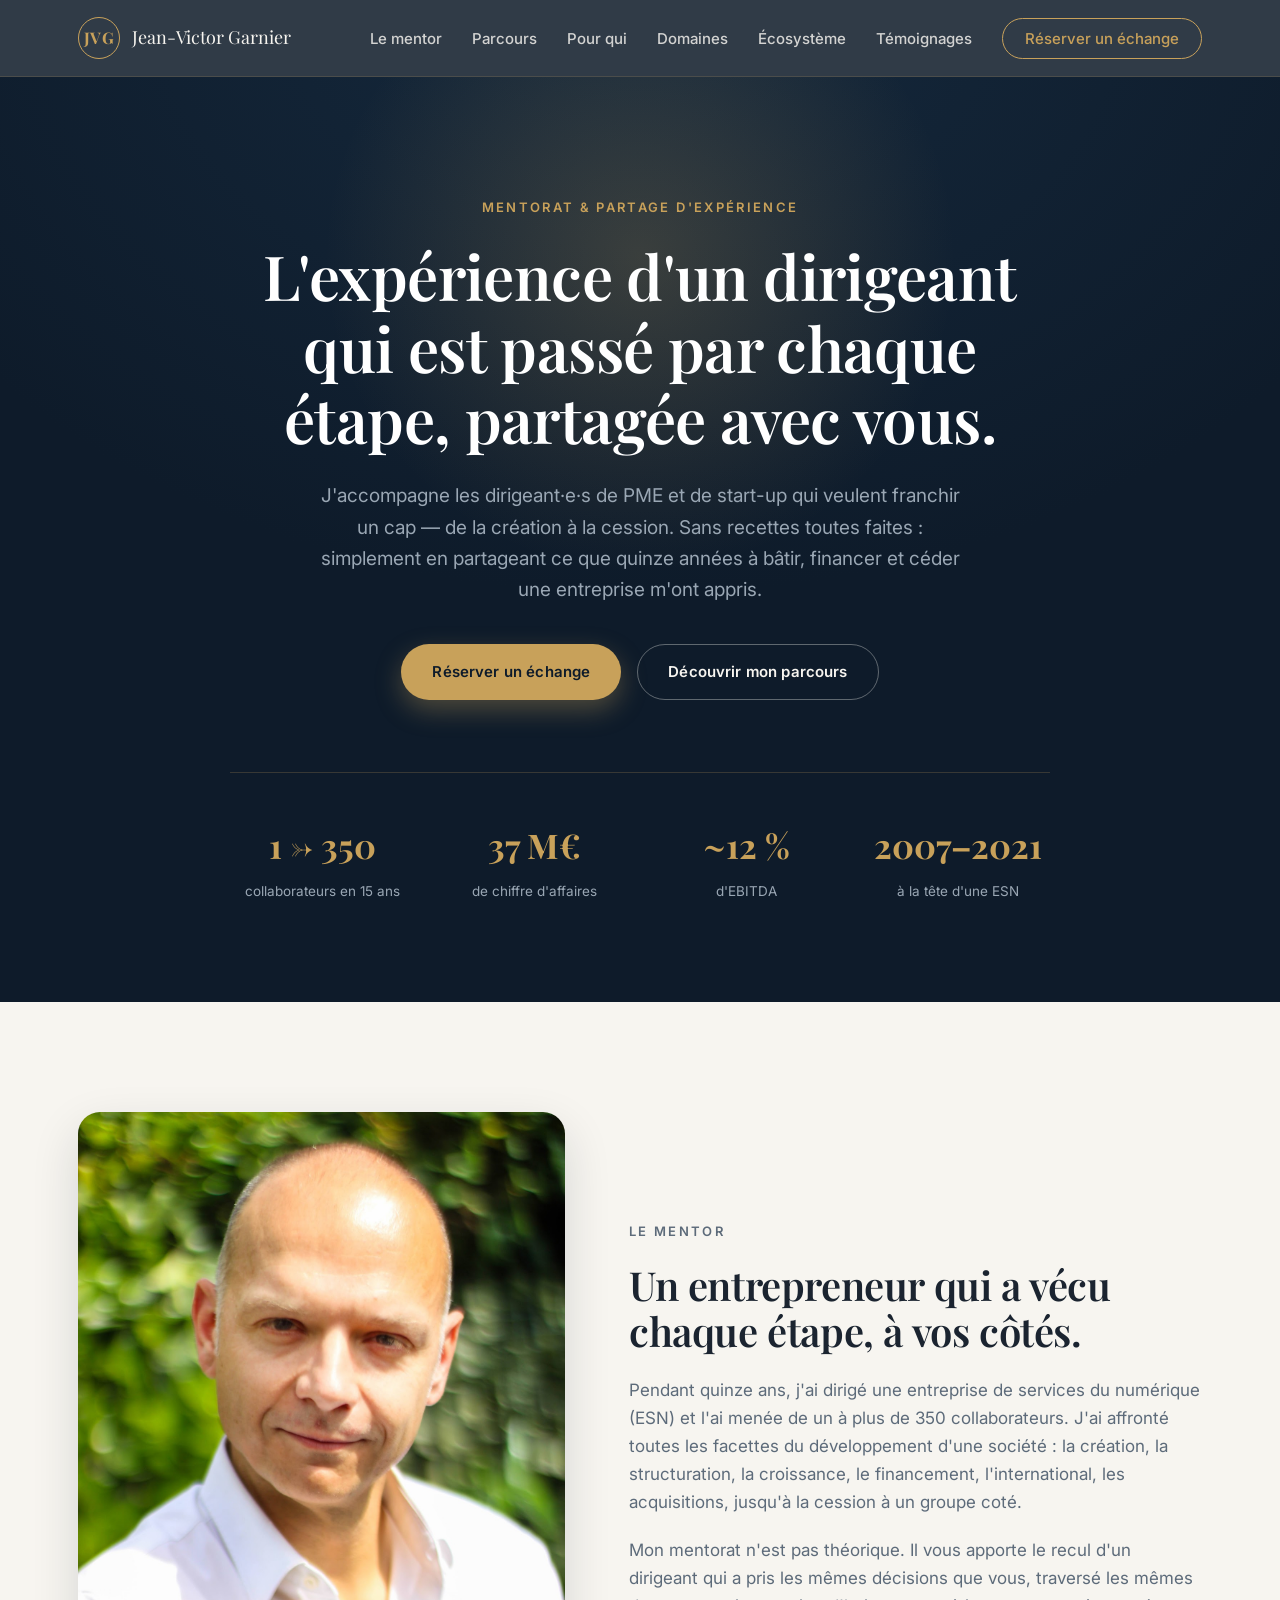
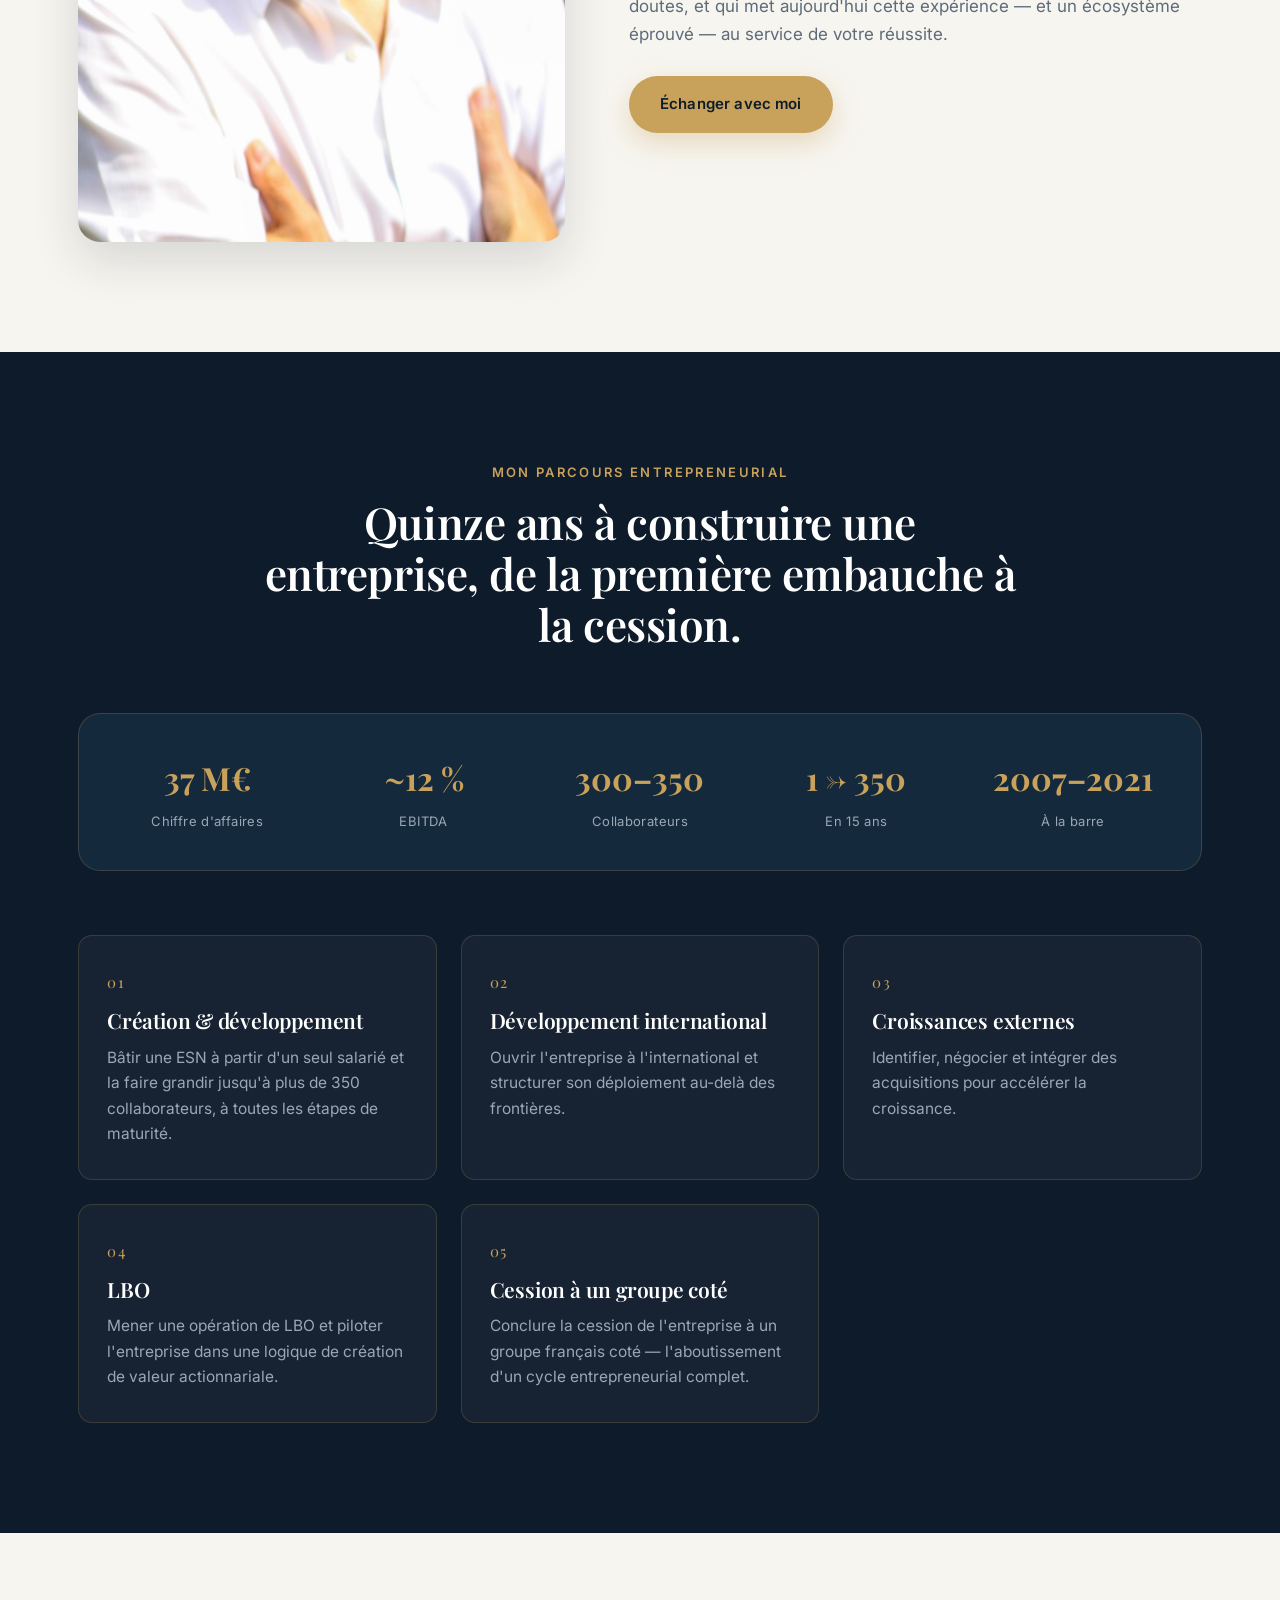
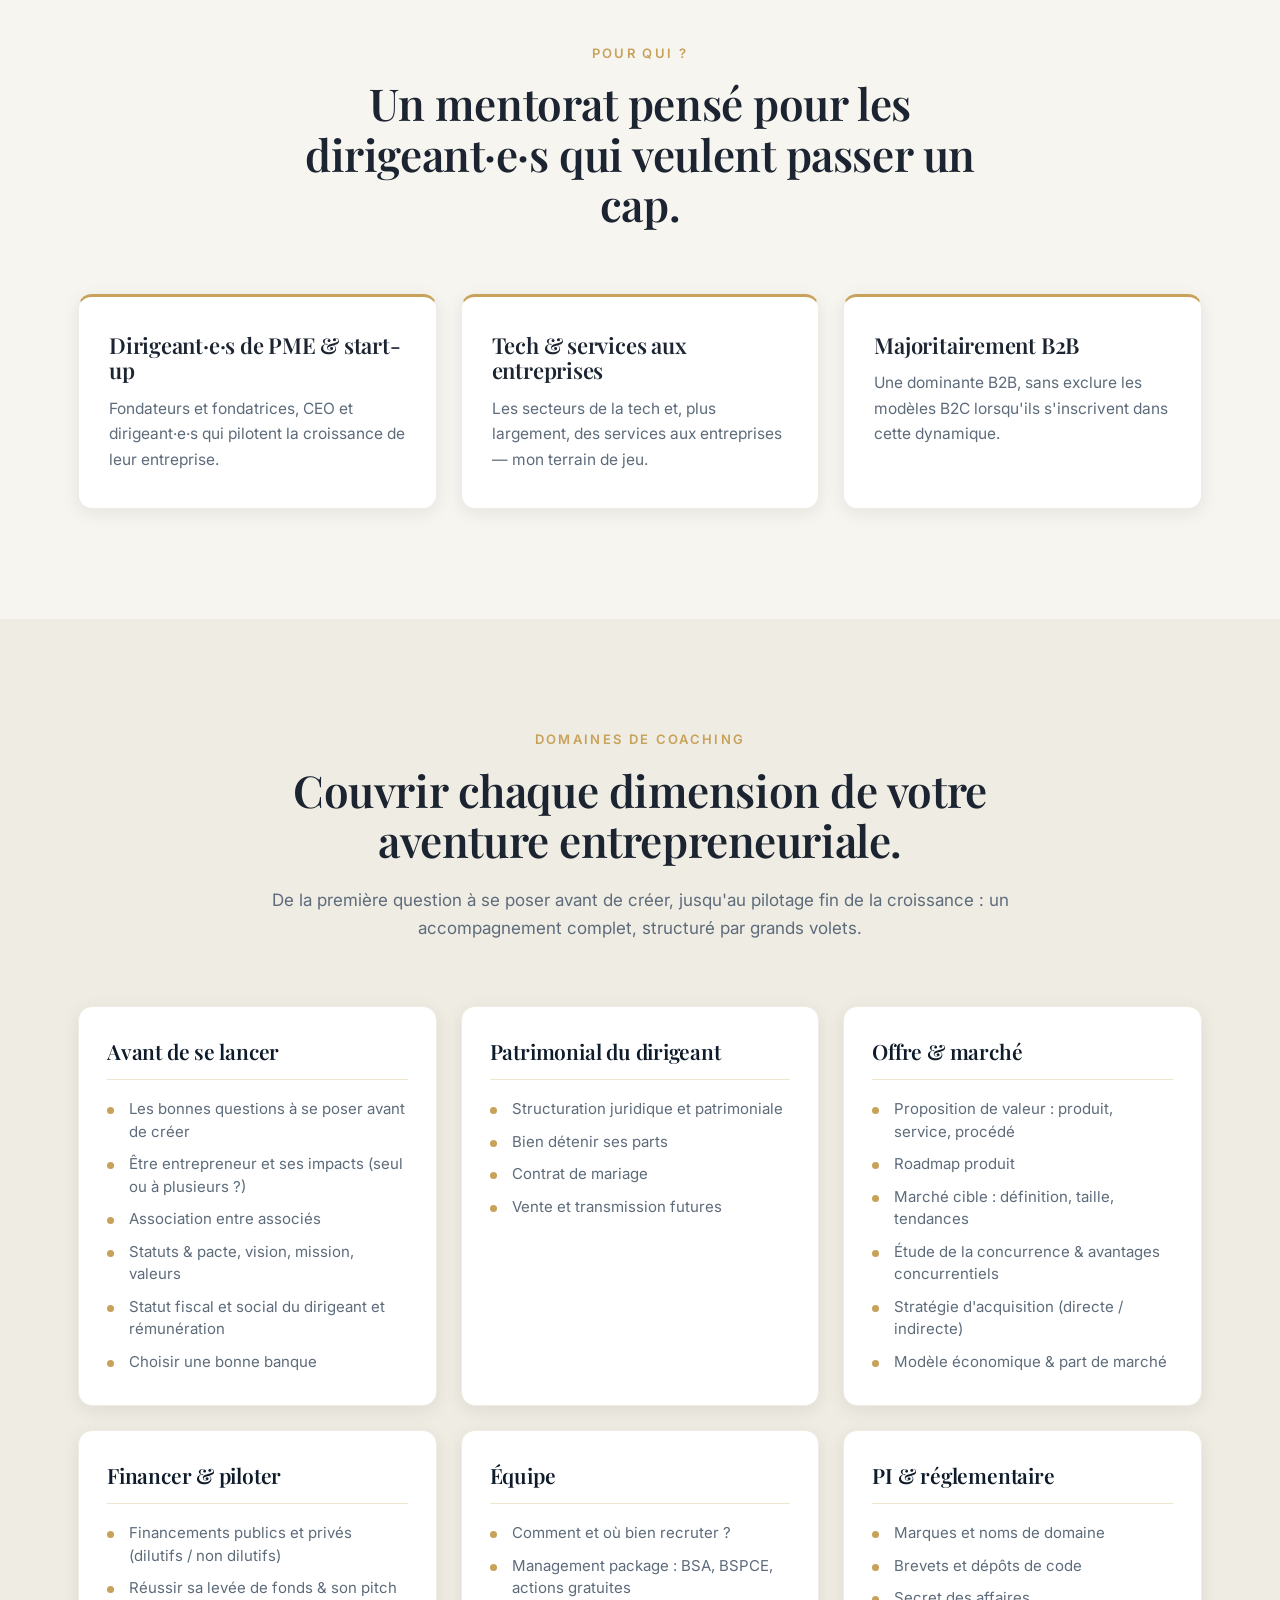
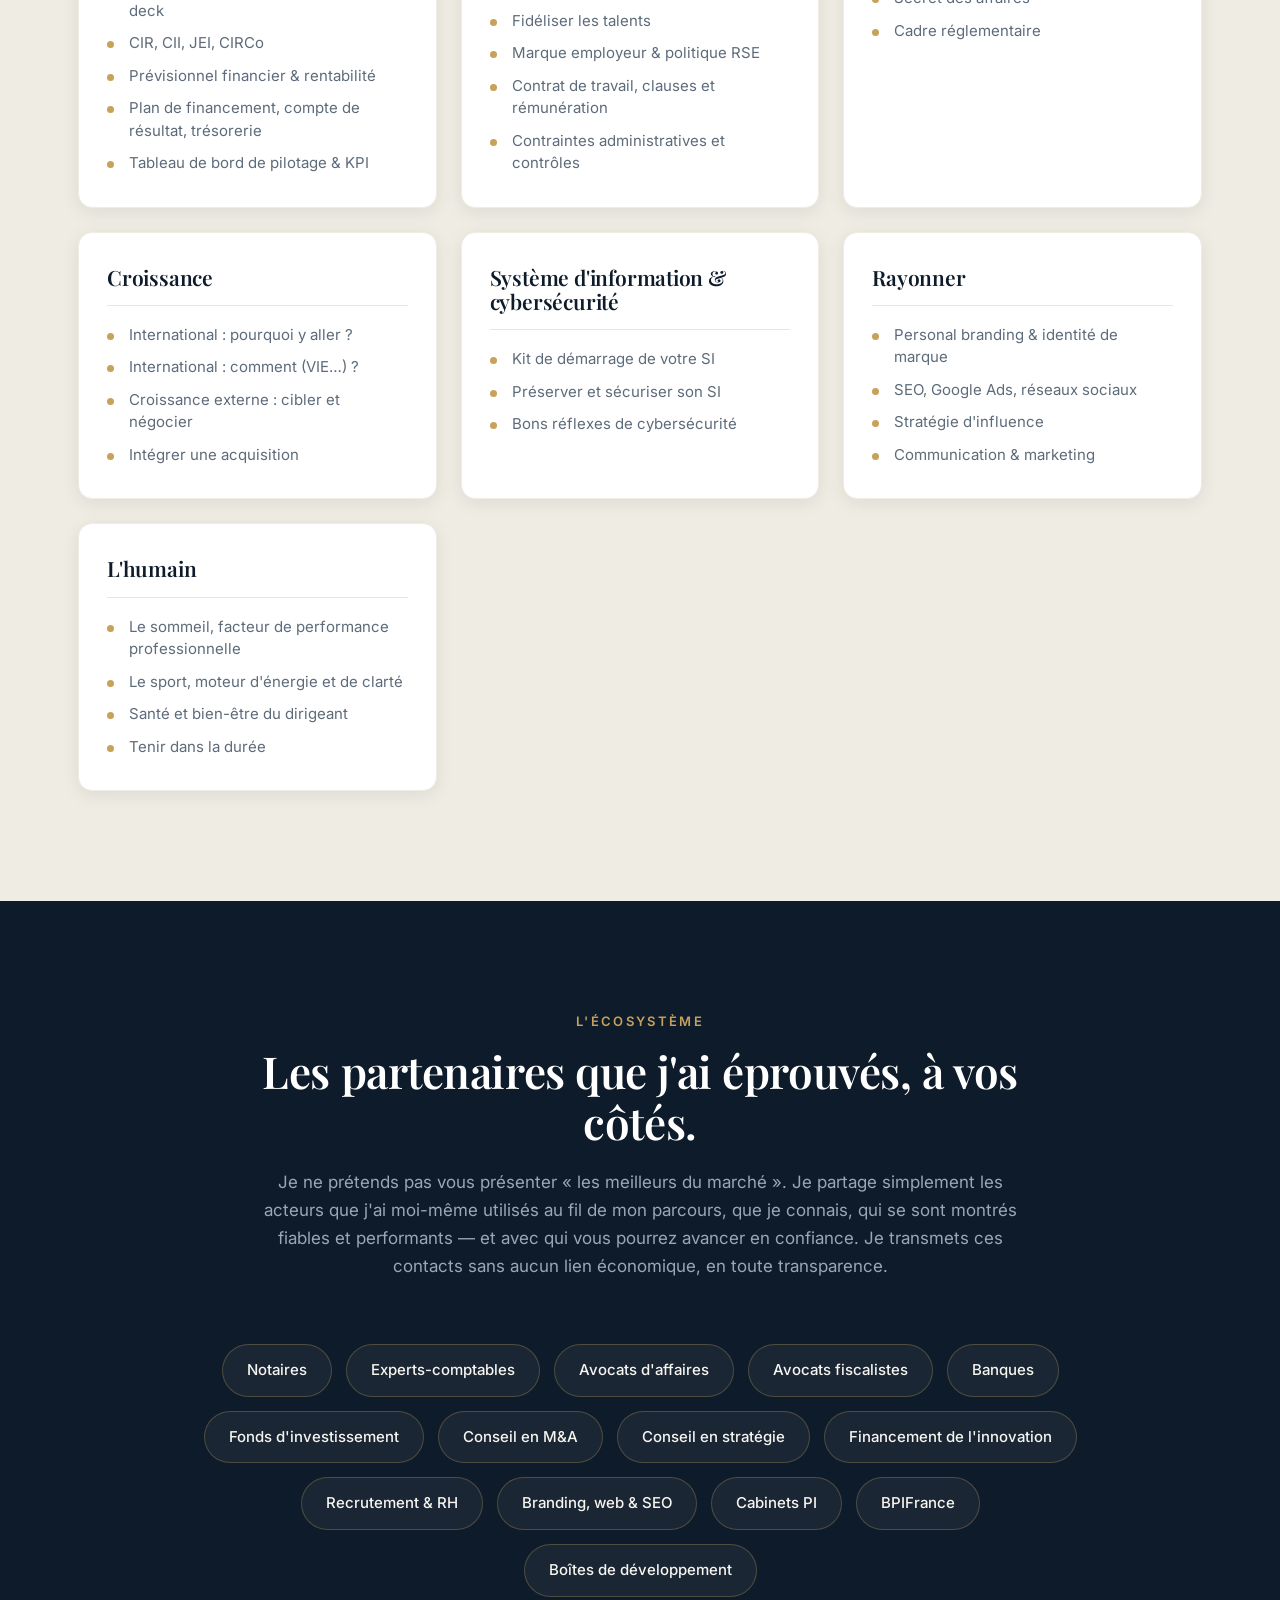
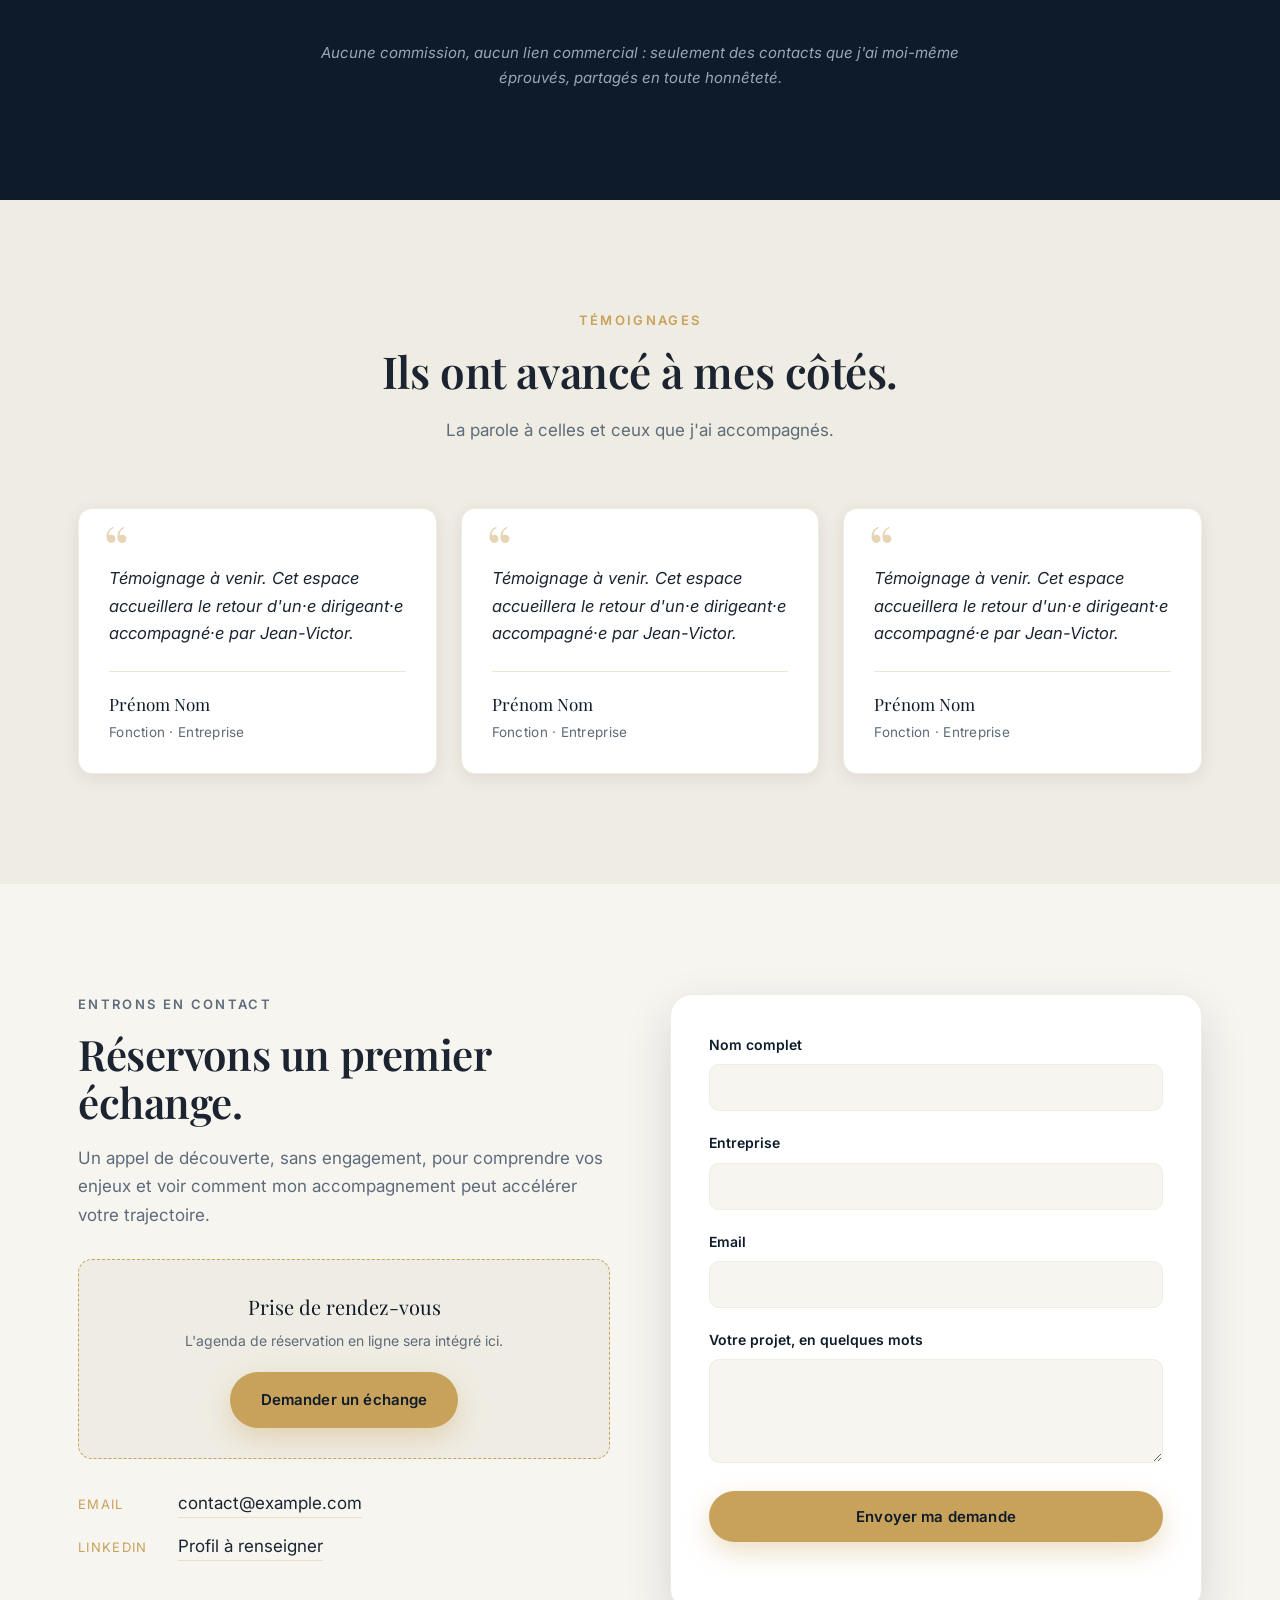
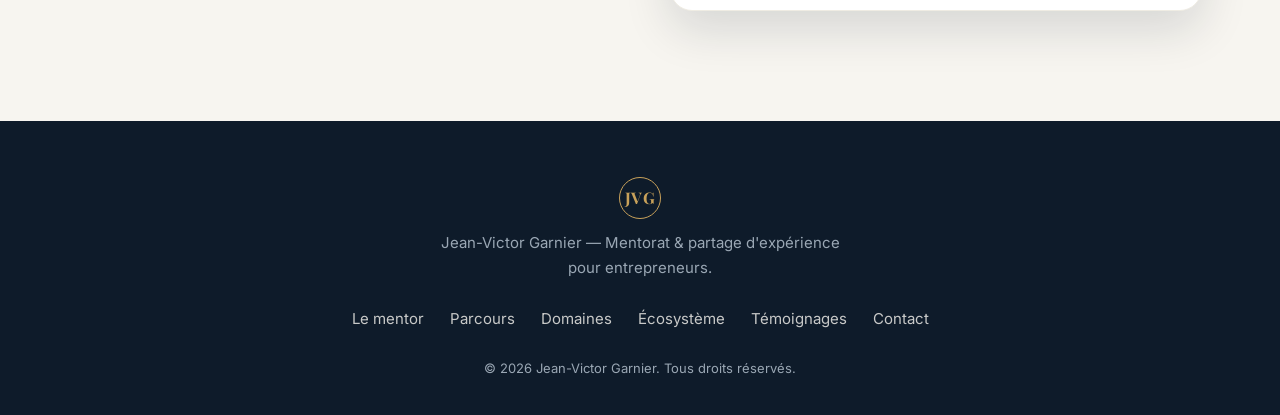
==== index.html @ 23510cc8 "Bascule de l'authentification admin vers DecapBridge Netlify Identity / Git Gateway étant dépréciés," ====
<!DOCTYPE html>
<html lang="fr">
<head>
  <meta charset="UTF-8" />
  <meta name="viewport" content="width=device-width, initial-scale=1.0" />
  <title>Jean-Victor Garnier — Mentorat &amp; partage d'expérience pour entrepreneurs</title>
  <meta name="description" content="Jean-Victor Garnier accompagne les dirigeant·e·s de PME et start-up de la tech et des services aux entreprises. Un mentorat nourri par 15 ans à la tête d'une ESN passée de 1 à 350 collaborateurs, dans un esprit de partage d'expérience." />
  <link rel="icon" href="assets/favicon.svg" type="image/svg+xml" />

  <link rel="preconnect" href="https://fonts.googleapis.com" />
  <link rel="preconnect" href="https://fonts.gstatic.com" crossorigin />
  <link href="https://fonts.googleapis.com/css2?family=Playfair+Display:ital,wght@0,500;0,600;0,700;1,500&family=Inter:wght@300;400;500;600&display=swap" rel="stylesheet" />

  <link rel="stylesheet" href="css/styles.css" />
</head>
<body>

  <!-- ====================== HEADER / NAV ====================== -->
  <header class="site-header" id="top">
    <div class="container header-inner">
      <a href="#top" class="brand" aria-label="Jean-Victor Garnier — accueil">
        <span class="brand-mark" id="brand-mark"></span>
        <span class="brand-name" id="brand-name"></span>
      </a>

      <nav class="nav" aria-label="Navigation principale">
        <button class="nav-toggle" aria-expanded="false" aria-controls="nav-menu" aria-label="Ouvrir le menu">
          <span></span><span></span><span></span>
        </button>
        <ul class="nav-menu" id="nav-menu">
          <li><a href="#mentor">Le mentor</a></li>
          <li><a href="#parcours">Parcours</a></li>
          <li><a href="#pour-qui">Pour qui</a></li>
          <li><a href="#domaines">Domaines</a></li>
          <li><a href="#ecosysteme">Écosystème</a></li>
          <li><a href="#temoignages">Témoignages</a></li>
          <li><a href="#contact" class="nav-cta">Réserver un échange</a></li>
        </ul>
      </nav>
    </div>
  </header>

  <main>

    <!-- ====================== HERO ====================== -->
    <section class="hero" id="hero">
      <div class="hero-glow" aria-hidden="true"></div>
      <div class="container hero-inner">
        <p class="eyebrow reveal" id="hero-eyebrow"></p>
        <h1 class="hero-title reveal" id="hero-title"></h1>
        <p class="hero-lead reveal" id="hero-lead"></p>
        <div class="hero-actions reveal">
          <a href="#contact" class="btn btn-primary" id="hero-cta-primary"></a>
          <a href="#parcours" class="btn btn-ghost" id="hero-cta-ghost"></a>
        </div>

        <ul class="hero-stats reveal" id="hero-stats" aria-label="Chiffres clés du parcours"></ul>
      </div>
    </section>

    <!-- ====================== LE MENTOR ====================== -->
    <section class="section" id="mentor">
      <div class="container mentor-grid">
        <div class="mentor-portrait reveal">
          <img id="mentor-img" src="assets/jean-victor.jpg" alt="Portrait de Jean-Victor Garnier"
               width="1354" height="2030"
               onerror="this.onerror=null;this.src='assets/portrait-placeholder.svg';" />
        </div>
        <div class="mentor-text">
          <p class="eyebrow reveal" id="mentor-eyebrow"></p>
          <h2 class="reveal" id="mentor-title"></h2>
          <div id="mentor-paragraphs"></div>
          <a href="#contact" class="btn btn-primary reveal" id="mentor-cta"></a>
        </div>
      </div>
    </section>

    <!-- ====================== PARCOURS ====================== -->
    <section class="section section-dark" id="parcours">
      <div class="container">
        <div class="section-head">
          <p class="eyebrow reveal" id="parcours-eyebrow"></p>
          <h2 class="reveal" id="parcours-title"></h2>
        </div>

        <div class="stat-band reveal" id="parcours-stats" aria-label="Chiffres clés"></div>

        <div class="facets-grid" id="parcours-facets"></div>
      </div>
    </section>

    <!-- ====================== POUR QUI ====================== -->
    <section class="section" id="pour-qui">
      <div class="container">
        <div class="section-head">
          <p class="eyebrow reveal" id="pourqui-eyebrow"></p>
          <h2 class="reveal" id="pourqui-title"></h2>
        </div>

        <div class="audience-grid" id="pourqui-cards"></div>
      </div>
    </section>

    <!-- ====================== DOMAINES DE COACHING ====================== -->
    <section class="section section-soft" id="domaines">
      <div class="container">
        <div class="section-head">
          <p class="eyebrow reveal" id="domaines-eyebrow"></p>
          <h2 class="reveal" id="domaines-title"></h2>
          <p class="section-intro reveal" id="domaines-intro"></p>
        </div>

        <div class="domains-grid" id="domaines-cards"></div>
      </div>
    </section>

    <!-- ====================== ÉCOSYSTÈME ====================== -->
    <section class="section section-dark" id="ecosysteme">
      <div class="container">
        <div class="section-head">
          <p class="eyebrow reveal" id="eco-eyebrow"></p>
          <h2 class="reveal" id="eco-title"></h2>
          <p class="section-intro reveal" id="eco-intro"></p>
        </div>

        <div class="eco-grid" id="eco-tags"></div>

        <p class="eco-note reveal" id="eco-note"></p>
      </div>
    </section>

    <!-- ====================== TÉMOIGNAGES ====================== -->
    <section class="section section-soft" id="temoignages">
      <div class="container">
        <div class="section-head">
          <p class="eyebrow reveal" id="temoignages-eyebrow"></p>
          <h2 class="reveal" id="temoignages-title"></h2>
          <p class="section-intro reveal" id="temoignages-intro"></p>
        </div>

        <div class="testimonials-grid" id="temoignages-items"></div>
      </div>
    </section>

    <!-- ====================== CONTACT ====================== -->
    <section class="section" id="contact">
      <div class="container contact-grid">
        <div class="contact-text">
          <p class="eyebrow reveal" id="contact-eyebrow"></p>
          <h2 class="reveal" id="contact-title"></h2>
          <p class="reveal" id="contact-text"></p>

          <div class="booking-placeholder reveal" id="booking">
            <p class="booking-title" id="booking-title"></p>
            <p class="booking-desc" id="booking-desc"></p>
            <a href="#contact-form" class="btn btn-primary" id="booking-cta"></a>
          </div>

          <ul class="contact-coords reveal">
            <li><span>Email</span><a id="contact-email" href="mailto:contact@example.com"></a></li>
            <li><span>LinkedIn</span><a id="contact-linkedin" href="#"></a></li>
          </ul>
        </div>

        <form class='contact-form reveal' id='contact-form' method='POST' name='contact' novalidate>
          <input type="hidden" name="form-name" value="contact" />
          <p class="hp-field" aria-hidden="true">
            <label>Ne pas remplir : <input name="bot-field" tabindex="-1" autocomplete="off" /></label>
          </p>
          <div class="field">
            <label for="name">Nom complet</label>
            <input type="text" id="name" name="name" autocomplete="name" required />
          </div>
          <div class="field">
            <label for="company">Entreprise</label>
            <input type="text" id="company" name="company" autocomplete="organization" />
          </div>
          <div class="field">
            <label for="email">Email</label>
            <input type="email" id="email" name="email" autocomplete="email" required />
          </div>
          <div class="field">
            <label for="message">Votre projet, en quelques mots</label>
            <textarea id="message" name="message" rows="4" required></textarea>
          </div>
          <button type="submit" class="btn btn-primary btn-block">Envoyer ma demande</button>
          <p class="form-feedback" id="form-feedback" role="status" aria-live="polite"></p>
        </form>
      </div>
    </section>

  </main>

  <!-- ====================== FOOTER ====================== -->
  <footer class="site-footer">
    <div class="container footer-inner">
      <div class="footer-brand">
        <span class="brand-mark" id="footer-mark"></span>
        <p id="footer-tagline"></p>
      </div>
      <nav class="footer-nav" aria-label="Pied de page">
        <a href="#mentor">Le mentor</a>
        <a href="#parcours">Parcours</a>
        <a href="#domaines">Domaines</a>
        <a href="#ecosysteme">Écosystème</a>
        <a href="#temoignages">Témoignages</a>
        <a href="#contact">Contact</a>
      </nav>
      <p class="footer-legal">© <span id="year"></span> Jean-Victor Garnier. Tous droits réservés.</p>
    </div>
  </footer>

  <script src="js/main.js"></script>
  <script src="js/render.js"></script>
</body>
</html>
---- css/styles.css ----
/* ============================================================
   Jean-Victor Garnier — Design system
   Palette premium : bleu nuit + or/bronze + blanc cassé
   ============================================================ */

:root {
  --navy: #0e1b2a;
  --navy-700: #15293d;
  --navy-600: #1d3850;
  --gold: #c8a15a;
  --gold-soft: #d9bd86;
  --cream: #f7f5f0;
  --cream-200: #efece3;
  --ink: #1b2430;
  --muted: #5d6b7a;
  --muted-light: #9aa7b4;
  --white: #ffffff;
  --line: rgba(200, 161, 90, 0.28);
  --shadow-sm: 0 4px 18px rgba(14, 27, 42, 0.08);
  --shadow-md: 0 18px 48px rgba(14, 27, 42, 0.14);
  --radius: 14px;
  --radius-lg: 22px;
  --container: 1180px;
  --serif: "Playfair Display", Georgia, serif;
  --sans: "Inter", -apple-system, BlinkMacSystemFont, "Segoe UI", sans-serif;
  --ease: cubic-bezier(0.22, 1, 0.36, 1);
}

/* ---------- Reset ---------- */
*, *::before, *::after { box-sizing: border-box; }
html { scroll-behavior: smooth; -webkit-text-size-adjust: 100%; }
body {
  margin: 0;
  font-family: var(--sans);
  font-weight: 400;
  color: var(--ink);
  background: var(--cream);
  line-height: 1.65;
  font-size: 17px;
  -webkit-font-smoothing: antialiased;
}
img { max-width: 100%; display: block; }
a { color: inherit; text-decoration: none; }
ul { margin: 0; padding: 0; list-style: none; }
h1, h2, h3 { margin: 0; font-family: var(--serif); font-weight: 600; line-height: 1.15; letter-spacing: -0.01em; }

/* ---------- Layout helpers ---------- */
.container { width: 100%; max-width: var(--container); margin: 0 auto; padding: 0 28px; }
.section { padding: 110px 0; }
.section-soft { background: var(--cream-200); }
.section-dark { background: var(--navy); color: var(--cream); }
.section-dark h2, .section-dark h3 { color: var(--white); }

.section-head { max-width: 760px; margin: 0 auto 64px; text-align: center; }
.section-head h2 { font-size: clamp(28px, 4vw, 44px); margin-top: 14px; }
.section-intro { margin-top: 20px; color: var(--muted); }
.section-dark .section-intro { color: var(--muted-light); }

.eyebrow {
  margin: 0;
  font-family: var(--sans);
  font-weight: 600;
  font-size: 13px;
  letter-spacing: 0.18em;
  text-transform: uppercase;
  color: var(--gold);
}

/* ---------- Buttons ---------- */
.btn {
  display: inline-flex;
  align-items: center;
  justify-content: center;
  gap: 8px;
  padding: 15px 30px;
  border-radius: 999px;
  font-family: var(--sans);
  font-weight: 600;
  font-size: 15px;
  letter-spacing: 0.01em;
  cursor: pointer;
  border: 1px solid transparent;
  transition: transform 0.3s var(--ease), box-shadow 0.3s var(--ease), background 0.3s var(--ease), color 0.3s var(--ease);
}
.btn-primary { background: var(--gold); color: var(--navy); box-shadow: 0 10px 26px rgba(200, 161, 90, 0.34); }
.btn-primary:hover { transform: translateY(-2px); box-shadow: 0 16px 34px rgba(200, 161, 90, 0.44); }
.btn-ghost { background: transparent; color: var(--cream); border-color: rgba(247, 245, 240, 0.35); }
.btn-ghost:hover { border-color: var(--gold); color: var(--gold-soft); }
.btn-block { width: 100%; }

/* ---------- Header ---------- */
.site-header {
  position: sticky;
  top: 0;
  z-index: 50;
  background: rgba(14, 27, 42, 0.85);
  backdrop-filter: blur(12px);
  border-bottom: 1px solid rgba(200, 161, 90, 0.18);
}
.header-inner { display: flex; align-items: center; justify-content: space-between; height: 76px; }
.brand { display: flex; align-items: center; gap: 12px; color: var(--cream); }
.brand-mark {
  display: inline-grid;
  place-items: center;
  width: 42px; height: 42px;
  border: 1px solid var(--gold);
  border-radius: 50%;
  font-family: var(--serif);
  font-weight: 700;
  font-size: 16px;
  color: var(--gold);
  letter-spacing: 0.02em;
}
.brand-name { font-family: var(--serif); font-size: 18px; color: var(--cream); }

.nav-menu { display: flex; align-items: center; gap: 30px; }
.nav-menu a {
  color: var(--cream);
  font-size: 15px;
  font-weight: 500;
  opacity: 0.82;
  transition: opacity 0.25s, color 0.25s;
}
.nav-menu a:hover { opacity: 1; color: var(--gold-soft); }
.nav-cta {
  padding: 10px 22px;
  border: 1px solid var(--gold);
  border-radius: 999px;
  color: var(--gold) !important;
  opacity: 1 !important;
}
.nav-cta:hover { background: var(--gold); color: var(--navy) !important; }

.nav-toggle {
  display: none;
  flex-direction: column;
  gap: 5px;
  background: none;
  border: 0;
  cursor: pointer;
  padding: 8px;
}
.nav-toggle span { width: 24px; height: 2px; background: var(--cream); transition: transform 0.3s, opacity 0.3s; }

/* ---------- Hero ---------- */
.hero {
  position: relative;
  background: radial-gradient(120% 120% at 50% -10%, var(--navy-700) 0%, var(--navy) 55%);
  color: var(--cream);
  padding: 120px 0 100px;
  overflow: hidden;
}
.hero-glow {
  position: absolute;
  top: -180px; left: 50%;
  width: 720px; height: 720px;
  transform: translateX(-50%);
  background: radial-gradient(circle, rgba(200, 161, 90, 0.22), transparent 62%);
  pointer-events: none;
}
.hero-inner { position: relative; max-width: 880px; text-align: center; margin: 0 auto; }
.hero-title {
  font-size: clamp(34px, 6vw, 62px);
  margin: 22px 0 0;
  color: var(--white);
}
.hero-lead { margin: 26px auto 0; max-width: 660px; font-size: 19px; color: var(--muted-light); }
.hero-actions { margin-top: 38px; display: flex; gap: 16px; justify-content: center; flex-wrap: wrap; }

.hero-stats {
  margin: 72px auto 0;
  display: grid;
  grid-template-columns: repeat(4, 1fr);
  gap: 28px;
  max-width: 820px;
  padding-top: 44px;
  border-top: 1px solid rgba(200, 161, 90, 0.22);
}
.hero-stats li { text-align: center; }
.hero-stats strong { display: block; font-family: var(--serif); font-size: clamp(26px, 3vw, 34px); color: var(--gold); }
.hero-stats span { display: block; margin-top: 6px; font-size: 13.5px; color: var(--muted-light); }

/* ---------- Le mentor ---------- */
.mentor-grid { display: grid; grid-template-columns: 0.85fr 1fr; gap: 64px; align-items: center; }
.mentor-portrait { position: relative; }
.mentor-portrait img {
  width: 100%;
  height: auto;
  border-radius: var(--radius-lg);
  box-shadow: var(--shadow-md);
}
.portrait-caption {
  position: absolute;
  bottom: 16px; left: 16px;
  background: rgba(14, 27, 42, 0.78);
  color: var(--cream);
  font-size: 12px;
  letter-spacing: 0.08em;
  text-transform: uppercase;
  padding: 6px 14px;
  border-radius: 999px;
}
.mentor-text h2 { font-size: clamp(26px, 3.4vw, 40px); margin: 14px 0 22px; }
.mentor-text p { color: var(--muted); margin: 0 0 20px; }
.mentor-text .btn { margin-top: 8px; }

/* ---------- Stat band (parcours) ---------- */
.stat-band {
  display: grid;
  grid-template-columns: repeat(5, 1fr);
  gap: 20px;
  background: var(--navy-700);
  border: 1px solid rgba(200, 161, 90, 0.22);
  border-radius: var(--radius-lg);
  padding: 38px 30px;
  margin-bottom: 64px;
}
.stat { text-align: center; }
.stat strong { display: block; font-family: var(--serif); font-size: clamp(24px, 2.6vw, 32px); color: var(--gold); }
.stat span { display: block; margin-top: 6px; font-size: 13px; color: var(--muted-light); letter-spacing: 0.03em; }

/* ---------- Facets ---------- */
.facets-grid { display: grid; grid-template-columns: repeat(3, 1fr); gap: 24px; }
.facet {
  background: rgba(247, 245, 240, 0.04);
  border: 1px solid rgba(200, 161, 90, 0.2);
  border-radius: var(--radius);
  padding: 32px 28px;
  transition: transform 0.35s var(--ease), border-color 0.35s, background 0.35s;
}
.facet:hover { transform: translateY(-5px); border-color: var(--gold); background: rgba(247, 245, 240, 0.07); }
.facet-num { font-family: var(--serif); font-size: 15px; color: var(--gold); letter-spacing: 0.1em; }
.facet h3 { font-size: 21px; margin: 12px 0 12px; }
.facet p { color: var(--muted-light); font-size: 15.5px; margin: 0; }

/* ---------- Pour qui ---------- */
.audience-grid { display: grid; grid-template-columns: repeat(3, 1fr); gap: 24px; }
.audience-card {
  background: var(--white);
  border: 1px solid var(--cream-200);
  border-radius: var(--radius);
  padding: 36px 30px;
  box-shadow: var(--shadow-sm);
  border-top: 3px solid var(--gold);
  transition: transform 0.35s var(--ease), box-shadow 0.35s;
}
.audience-card:hover { transform: translateY(-5px); box-shadow: var(--shadow-md); }
.audience-card h3 { font-size: 22px; margin-bottom: 12px; }
.audience-card p { color: var(--muted); margin: 0; font-size: 15.5px; }

/* ---------- Domaines ---------- */
.domains-grid { display: grid; grid-template-columns: repeat(3, 1fr); gap: 24px; }
.domain-card {
  background: var(--white);
  border: 1px solid var(--cream-200);
  border-radius: var(--radius);
  padding: 32px 28px;
  box-shadow: var(--shadow-sm);
  transition: transform 0.35s var(--ease), box-shadow 0.35s;
}
.domain-card:hover { transform: translateY(-5px); box-shadow: var(--shadow-md); }
.domain-card h3 {
  font-size: 21px;
  padding-bottom: 16px;
  margin-bottom: 18px;
  border-bottom: 1px solid var(--line);
  color: var(--navy);
}
.domain-card ul { display: flex; flex-direction: column; gap: 10px; }
.domain-card li {
  position: relative;
  padding-left: 22px;
  color: var(--muted);
  font-size: 15px;
  line-height: 1.5;
}
.domain-card li::before {
  content: "";
  position: absolute;
  left: 0; top: 9px;
  width: 7px; height: 7px;
  border-radius: 50%;
  background: var(--gold);
}

/* ---------- Écosystème ---------- */
.eco-grid {
  display: flex;
  flex-wrap: wrap;
  justify-content: center;
  gap: 14px;
  max-width: 920px;
  margin: 0 auto;
}
.eco-tag {
  background: rgba(247, 245, 240, 0.05);
  border: 1px solid rgba(200, 161, 90, 0.3);
  border-radius: 999px;
  padding: 13px 24px;
  font-size: 15px;
  font-weight: 500;
  color: var(--cream);
  transition: background 0.3s, color 0.3s, transform 0.3s var(--ease);
}
.eco-tag:hover { background: var(--gold); color: var(--navy); transform: translateY(-3px); }
.eco-note {
  margin: 44px auto 0;
  max-width: 680px;
  text-align: center;
  font-size: 15px;
  color: var(--muted-light);
  font-style: italic;
}

/* ---------- Témoignages ---------- */
.testimonials-grid { display: grid; grid-template-columns: repeat(3, 1fr); gap: 24px; }
.testimonial {
  position: relative;
  margin: 0;
  background: var(--white);
  border: 1px solid var(--cream-200);
  border-radius: var(--radius);
  padding: 38px 30px 30px;
  box-shadow: var(--shadow-sm);
  transition: transform 0.35s var(--ease), box-shadow 0.35s;
}
.testimonial:hover { transform: translateY(-5px); box-shadow: var(--shadow-md); }
.quote-mark {
  position: absolute;
  top: 6px; left: 24px;
  font-family: var(--serif);
  font-size: 64px;
  line-height: 1;
  color: var(--gold);
  opacity: 0.45;
}
.testimonial blockquote {
  margin: 18px 0 24px;
  font-size: 16.5px;
  line-height: 1.65;
  color: var(--ink);
  font-style: italic;
}
.testimonial figcaption { display: flex; flex-direction: column; gap: 3px; padding-top: 18px; border-top: 1px solid var(--line); }
.t-name { font-family: var(--serif); font-size: 17px; color: var(--navy); }
.t-role { font-size: 13.5px; color: var(--muted); letter-spacing: 0.02em; }

/* ---------- Contact ---------- */
.contact-grid { display: grid; grid-template-columns: 1fr 1fr; gap: 60px; align-items: start; }
.contact-text h2 { font-size: clamp(28px, 3.4vw, 42px); margin: 14px 0 18px; }
.contact-text > p { color: var(--muted); }
.booking-placeholder {
  margin: 30px 0;
  background: var(--cream-200);
  border: 1px dashed var(--gold);
  border-radius: var(--radius);
  padding: 30px;
  text-align: center;
}
.booking-title { font-family: var(--serif); font-size: 20px; margin: 0 0 6px; color: var(--navy); }
.booking-desc { margin: 0 0 20px; font-size: 14px; color: var(--muted); }
.contact-coords { display: flex; flex-direction: column; gap: 14px; margin-top: 10px; }
.contact-coords li { display: flex; gap: 16px; align-items: baseline; }
.contact-coords span { width: 84px; font-size: 13px; text-transform: uppercase; letter-spacing: 0.1em; color: var(--gold); }
.contact-coords a { color: var(--ink); border-bottom: 1px solid var(--line); }
.contact-coords a:hover { color: var(--gold); }

.contact-form {
  background: var(--white);
  border: 1px solid var(--cream-200);
  border-radius: var(--radius-lg);
  padding: 38px;
  box-shadow: var(--shadow-md);
}
.hp-field { position: absolute; left: -9999px; width: 1px; height: 1px; overflow: hidden; }
.field { margin-bottom: 20px; }
.field label { display: block; font-size: 14px; font-weight: 600; margin-bottom: 8px; color: var(--navy); }
.field input, .field textarea {
  width: 100%;
  padding: 13px 16px;
  font-family: var(--sans);
  font-size: 15px;
  color: var(--ink);
  background: var(--cream);
  border: 1px solid var(--cream-200);
  border-radius: 10px;
  transition: border-color 0.25s, box-shadow 0.25s;
}
.field input:focus, .field textarea:focus {
  outline: none;
  border-color: var(--gold);
  box-shadow: 0 0 0 3px rgba(200, 161, 90, 0.18);
}
.field textarea { resize: vertical; }
.form-feedback { margin: 16px 0 0; font-size: 14.5px; font-weight: 500; min-height: 1em; }
.form-feedback.ok { color: #2f7a4d; }
.form-feedback.err { color: #b1422f; }

/* ---------- Footer ---------- */
.site-footer { background: var(--navy); color: var(--cream); padding: 56px 0 36px; }
.footer-inner { display: flex; flex-direction: column; gap: 26px; align-items: center; text-align: center; }
.footer-brand { display: flex; flex-direction: column; align-items: center; gap: 12px; }
.footer-brand p { margin: 0; color: var(--muted-light); font-size: 15px; max-width: 420px; }
.footer-nav { display: flex; flex-wrap: wrap; gap: 26px; justify-content: center; }
.footer-nav a { color: var(--cream); opacity: 0.8; font-size: 15px; }
.footer-nav a:hover { opacity: 1; color: var(--gold-soft); }
.footer-legal { margin: 0; font-size: 13px; color: var(--muted-light); }

/* ---------- Reveal animation ---------- */
.reveal { opacity: 0; transform: translateY(24px); transition: opacity 0.7s var(--ease), transform 0.7s var(--ease); }
.reveal.is-visible { opacity: 1; transform: none; }

/* ---------- Responsive ---------- */
@media (max-width: 920px) {
  .mentor-grid, .contact-grid { grid-template-columns: 1fr; gap: 40px; }
  .mentor-portrait { max-width: 420px; margin: 0 auto; }
  .facets-grid, .audience-grid, .domains-grid, .testimonials-grid { grid-template-columns: repeat(2, 1fr); }
  .hero-stats { grid-template-columns: repeat(2, 1fr); gap: 32px 20px; }
  .stat-band { grid-template-columns: repeat(2, 1fr); gap: 28px 16px; }
}

@media (max-width: 720px) {
  .section { padding: 76px 0; }
  .nav-toggle { display: flex; }
  .nav-menu {
    position: absolute;
    top: 76px; left: 0; right: 0;
    flex-direction: column;
    align-items: flex-start;
    gap: 4px;
    background: var(--navy);
    border-bottom: 1px solid rgba(200, 161, 90, 0.2);
    padding: 18px 28px 28px;
    transform: translateY(-130%);
    transition: transform 0.4s var(--ease);
  }
  .nav-menu.open { transform: translateY(0); }
  .nav-menu li { width: 100%; }
  .nav-menu a { display: block; padding: 12px 0; width: 100%; }
  .nav-cta { display: inline-block; margin-top: 8px; }
}

@media (max-width: 560px) {
  body { font-size: 16px; }
  .facets-grid, .audience-grid, .domains-grid, .testimonials-grid { grid-template-columns: 1fr; }
  .hero-stats { grid-template-columns: 1fr 1fr; }
  .contact-form { padding: 26px; }
}

@media (prefers-reduced-motion: reduce) {
  * { scroll-behavior: auto; }
  .reveal { opacity: 1; transform: none; transition: none; }
}
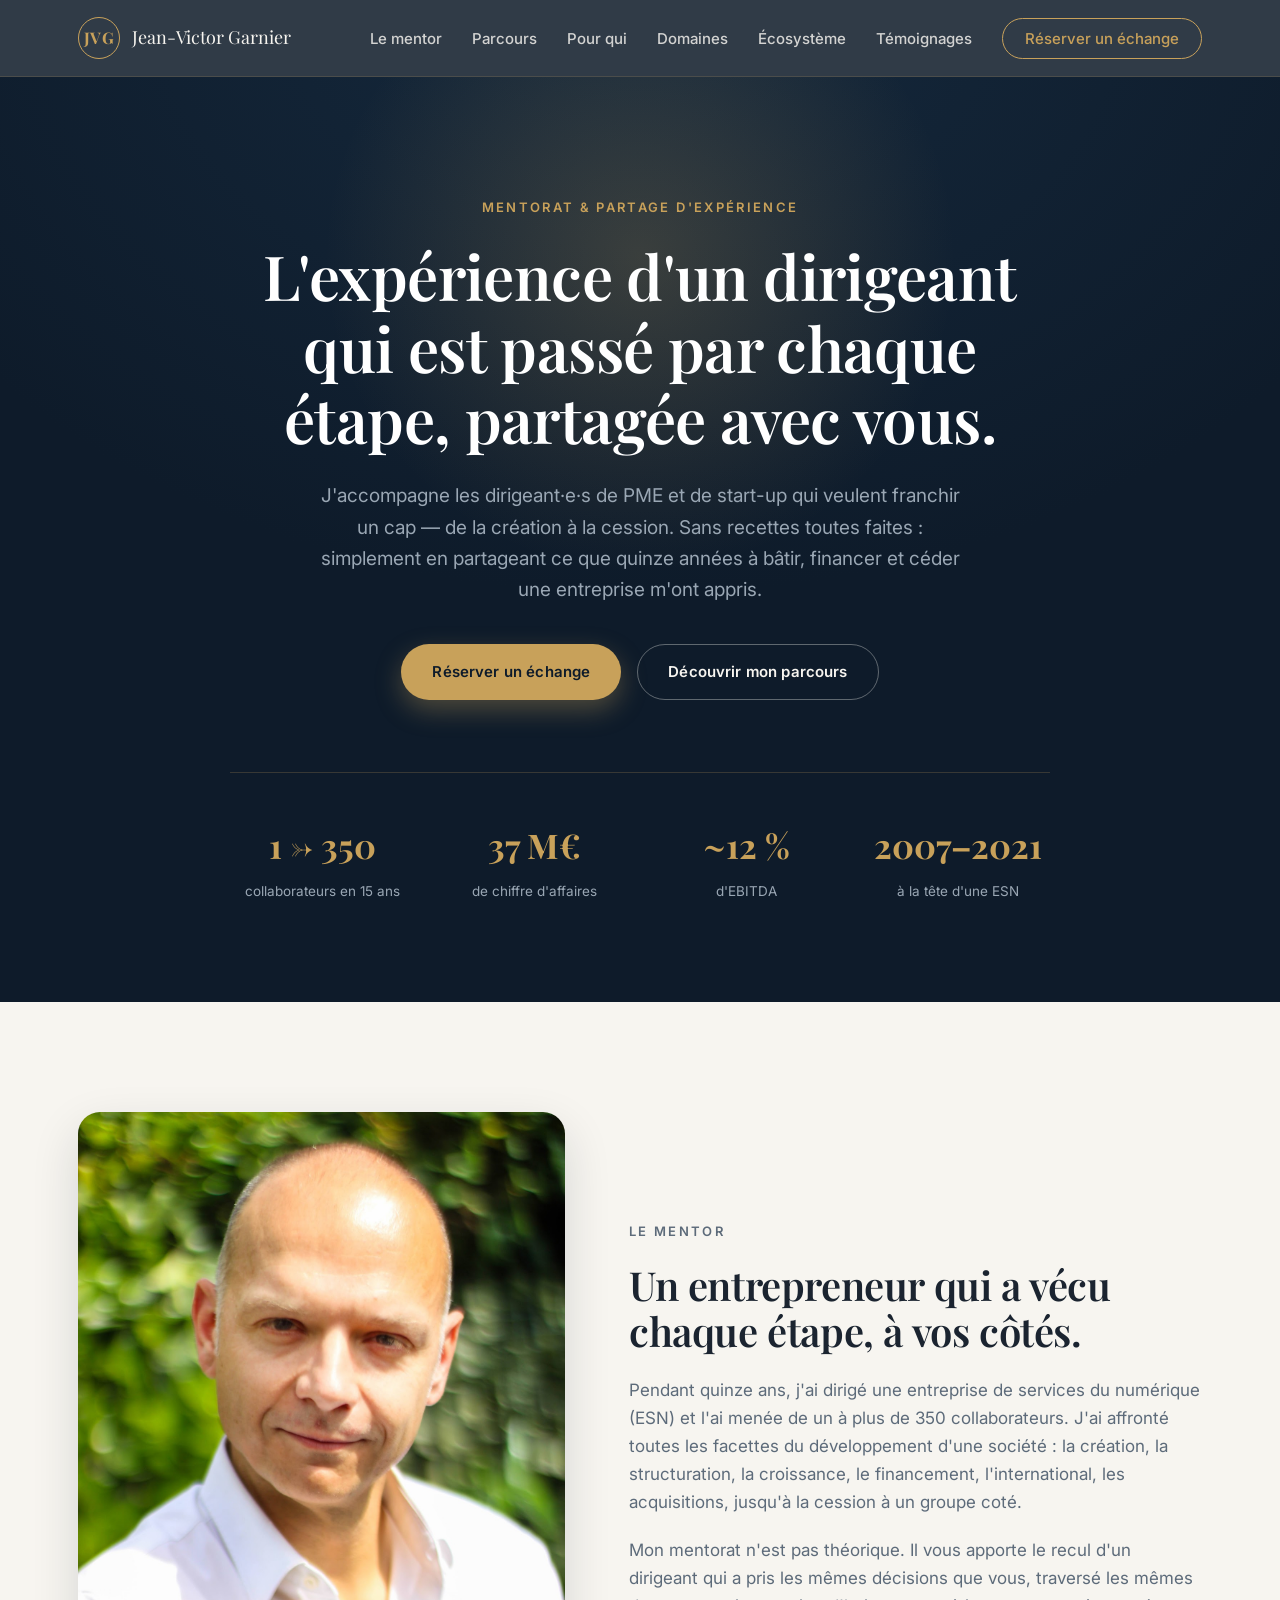
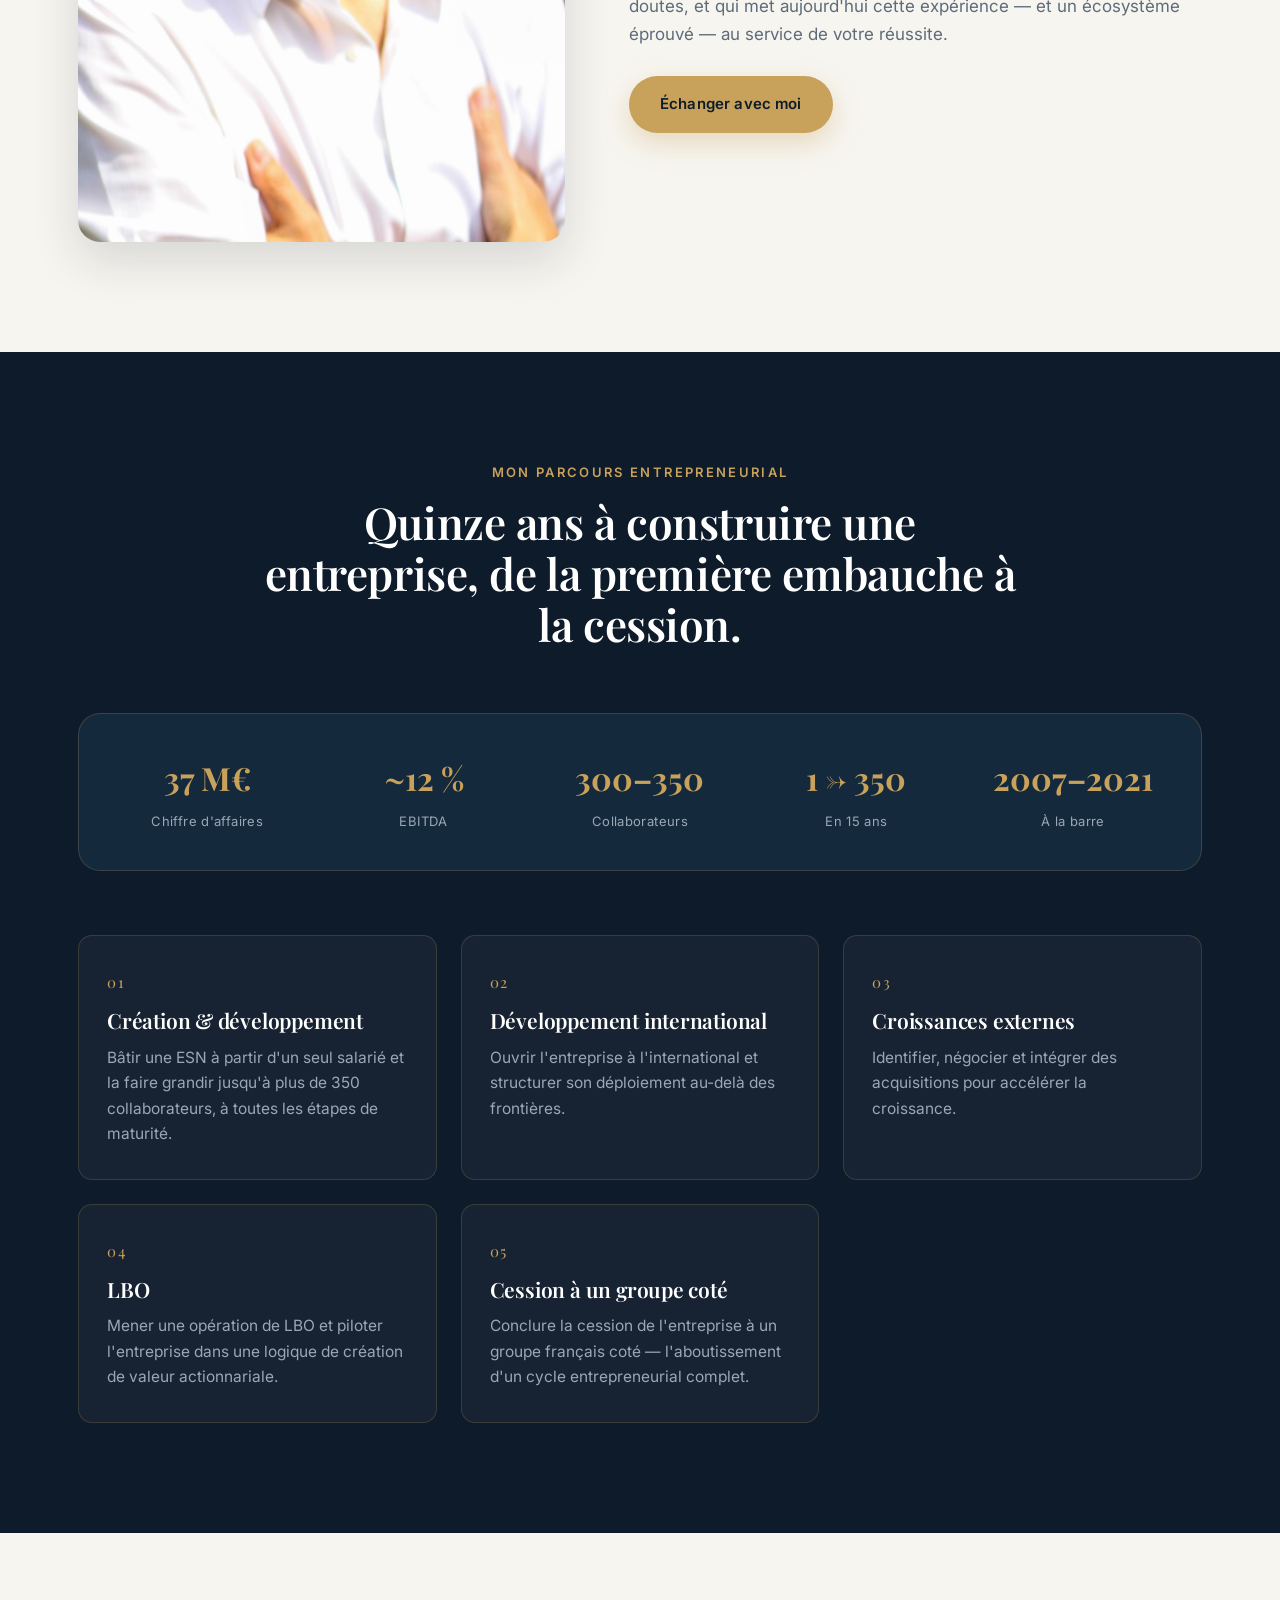
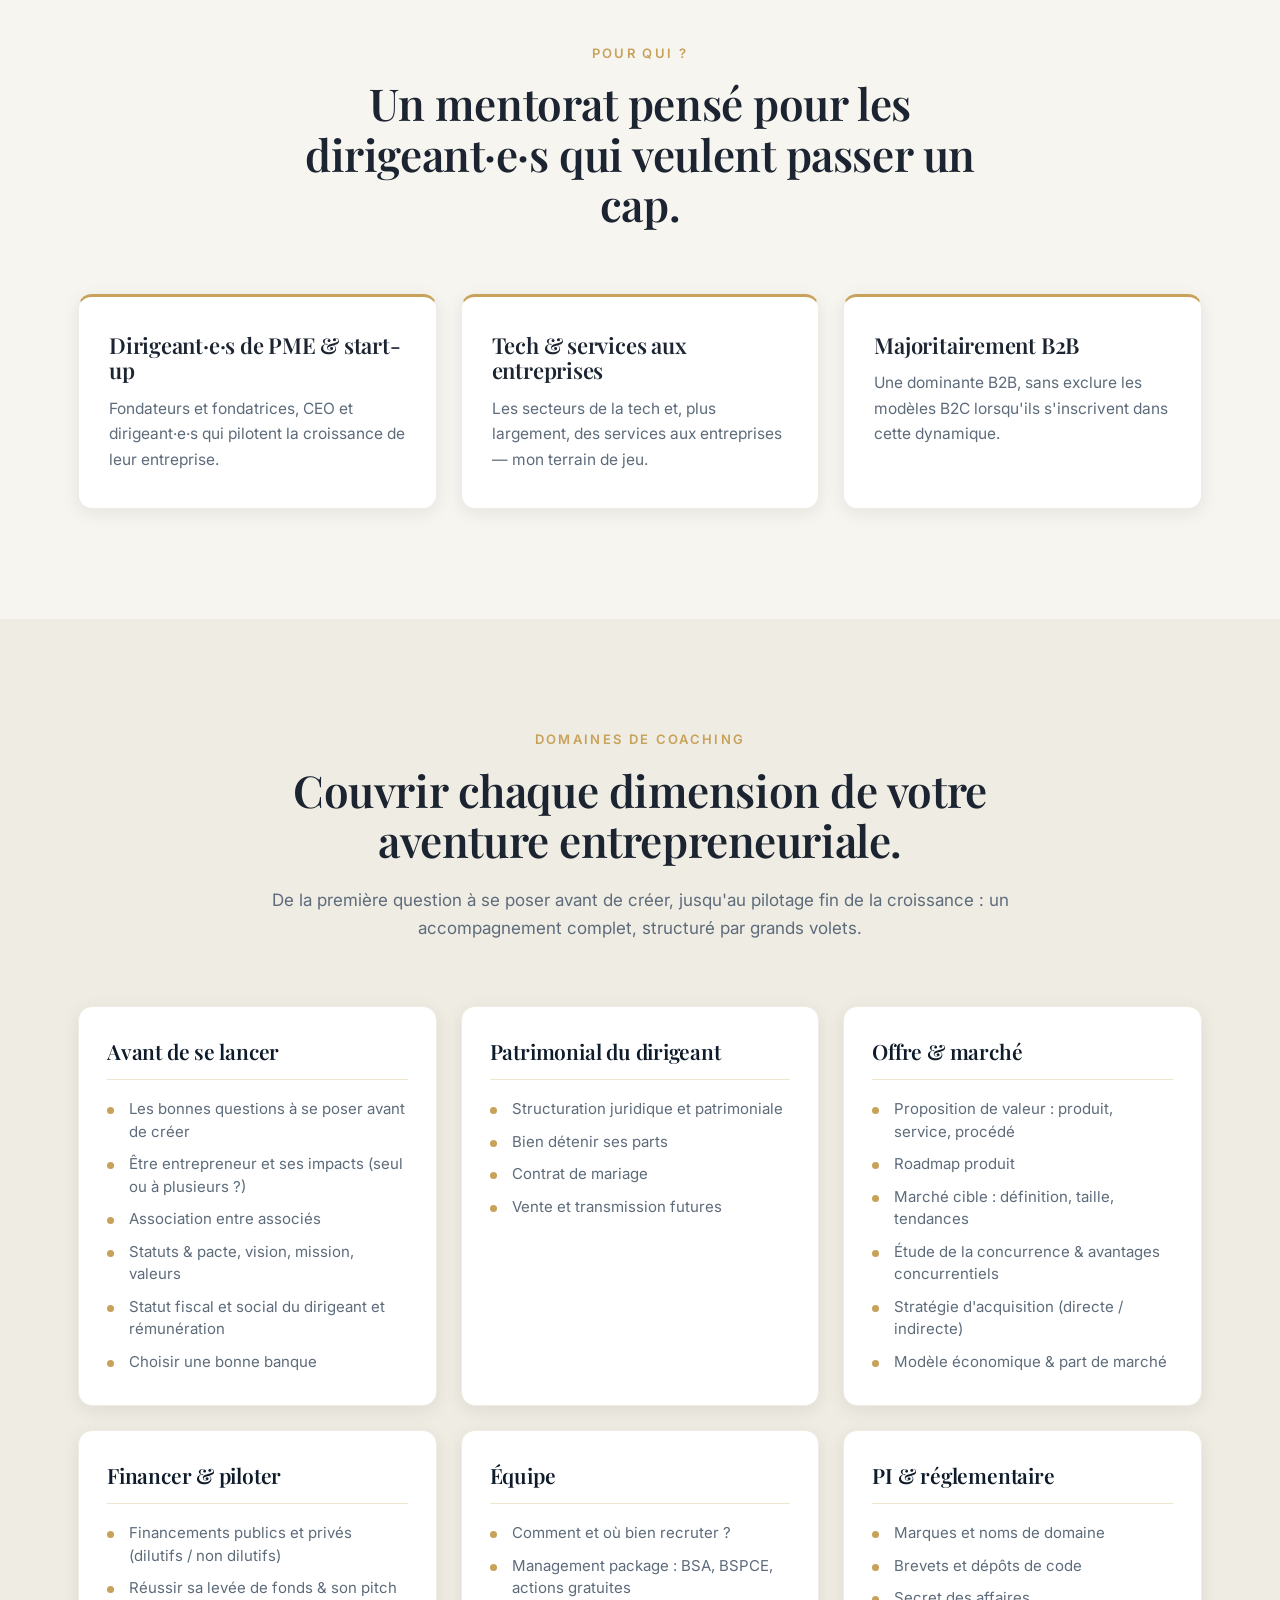
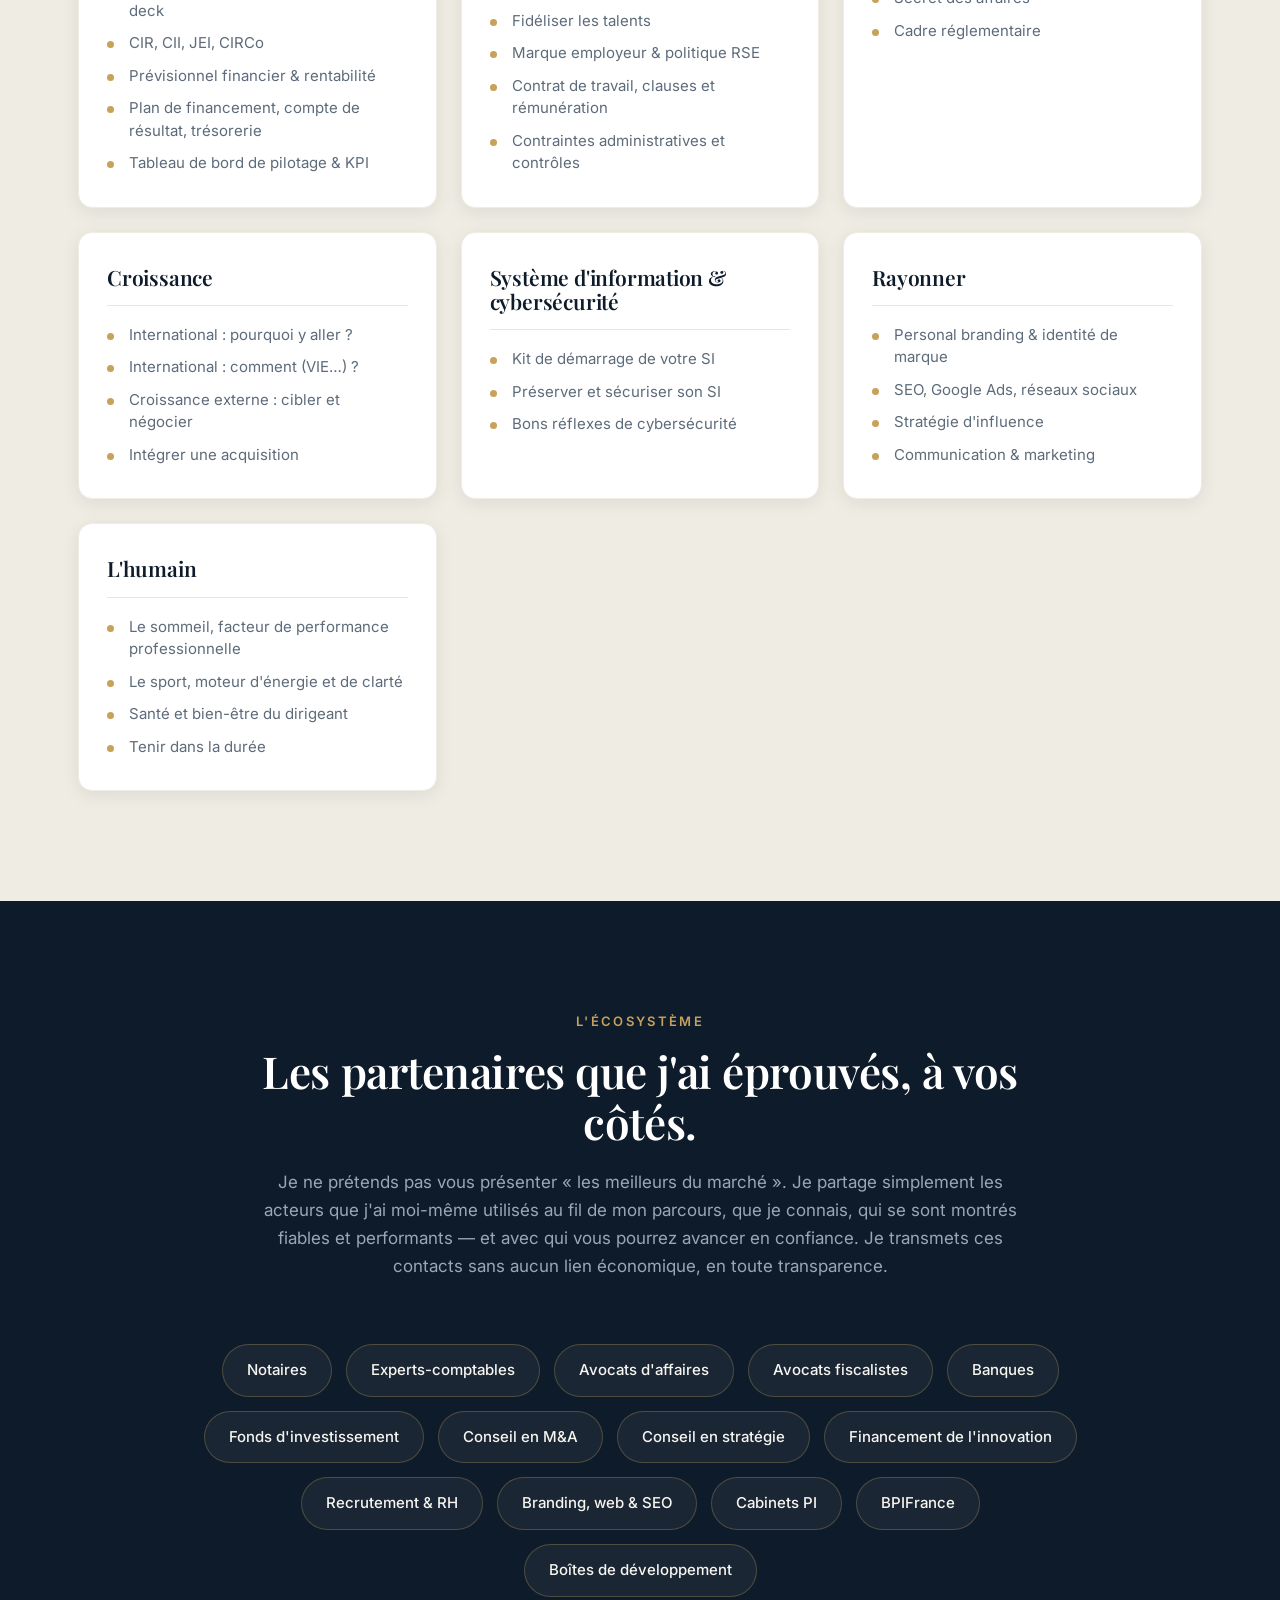
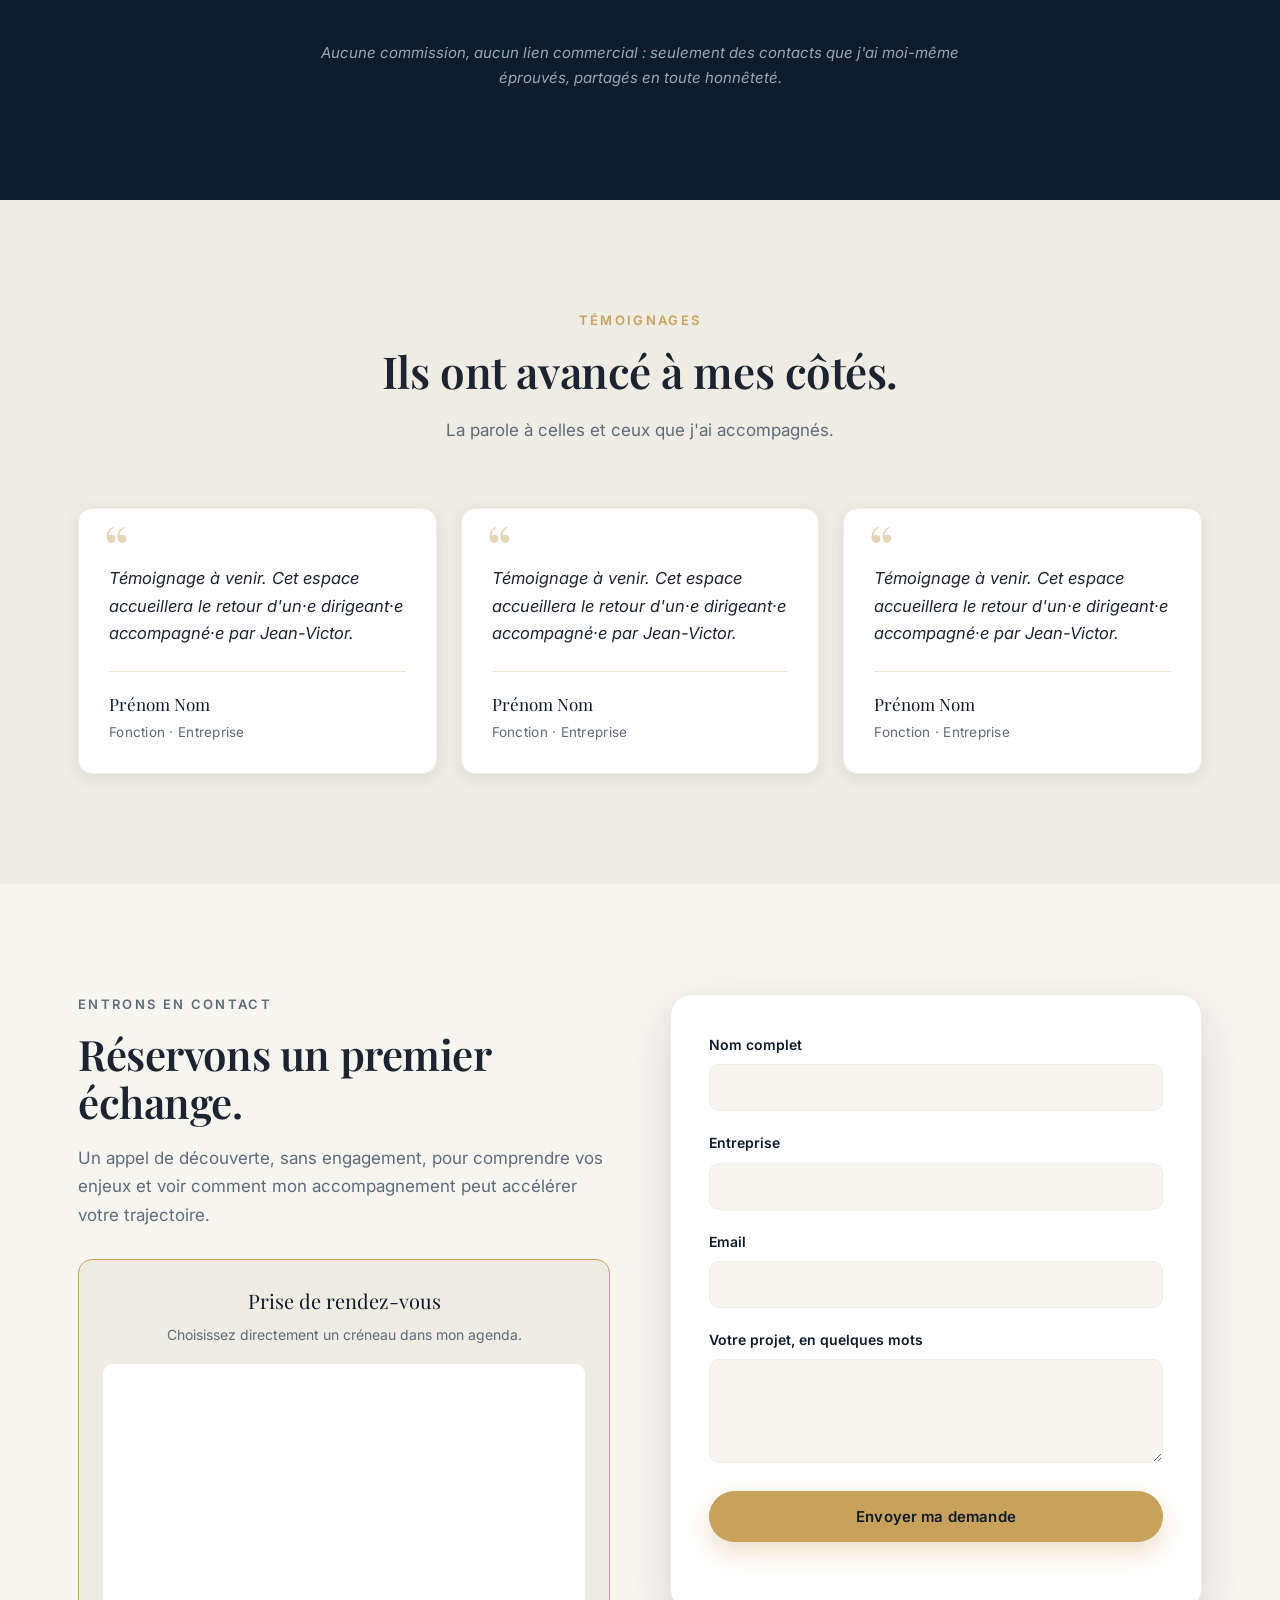
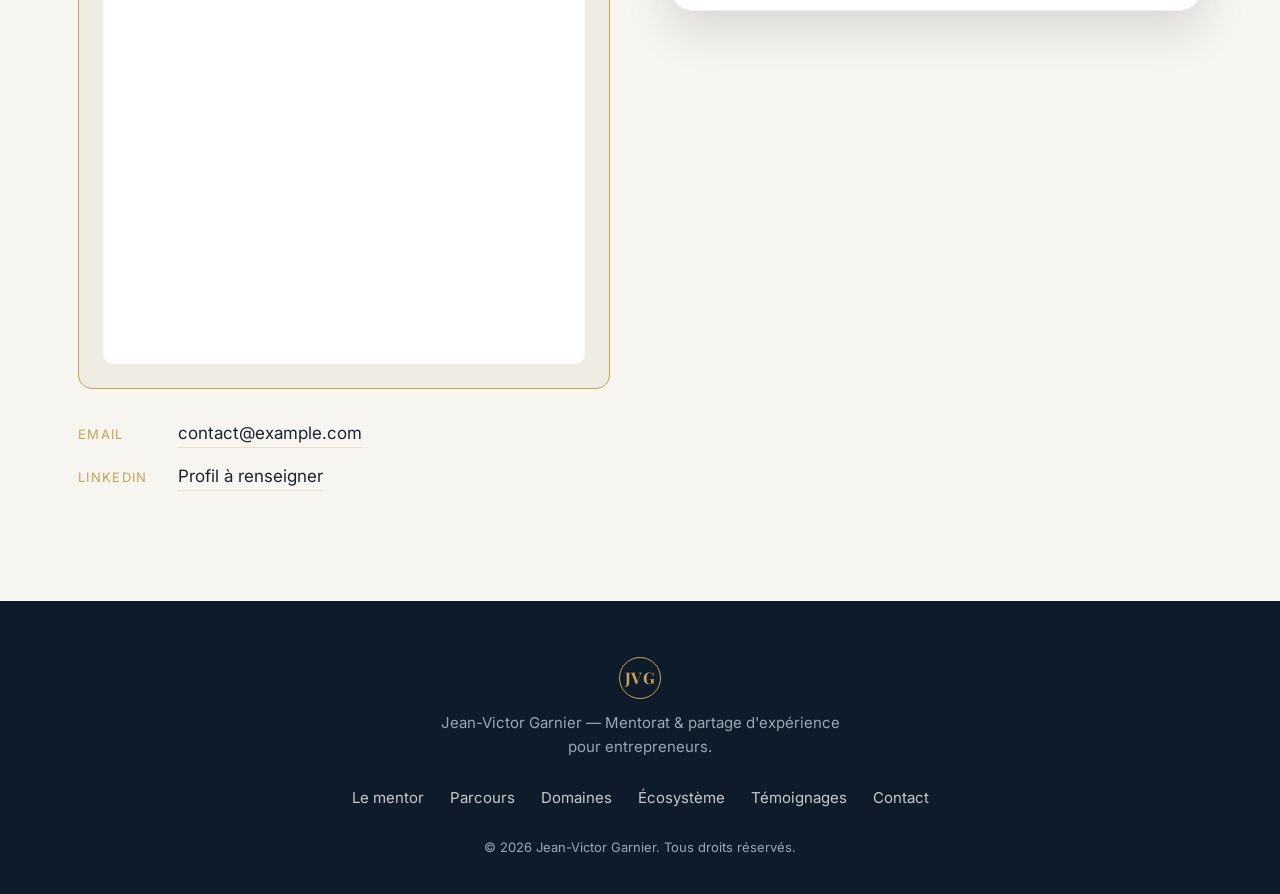
==== commit d889ba4a: "Intégration du widget de prise de rendez-vous Google Agenda - Agenda Google embarqué (iframe) dans l" ====
--- a/index.html
+++ b/index.html
@@ -153,7 +153,7 @@
           <div class="booking-placeholder reveal" id="booking">
             <p class="booking-title" id="booking-title"></p>
             <p class="booking-desc" id="booking-desc"></p>
-            <a href="#contact-form" class="btn btn-primary" id="booking-cta"></a>
+            <div class="booking-embed" id="booking-embed"></div>
           </div>
 
           <ul class="contact-coords reveal">
--- a/css/styles.css
+++ b/css/styles.css
@@ -352,13 +352,21 @@
 .booking-placeholder {
   margin: 30px 0;
   background: var(--cream-200);
-  border: 1px dashed var(--gold);
+  border: 1px solid var(--gold);
   border-radius: var(--radius);
-  padding: 30px;
+  padding: 24px;
   text-align: center;
 }
 .booking-title { font-family: var(--serif); font-size: 20px; margin: 0 0 6px; color: var(--navy); }
-.booking-desc { margin: 0 0 20px; font-size: 14px; color: var(--muted); }
+.booking-desc { margin: 0 0 18px; font-size: 14px; color: var(--muted); }
+.booking-embed iframe {
+  width: 100%;
+  min-height: 600px;
+  border: 0;
+  border-radius: 10px;
+  background: #fff;
+  display: block;
+}
 .contact-coords { display: flex; flex-direction: column; gap: 14px; margin-top: 10px; }
 .contact-coords li { display: flex; gap: 16px; align-items: baseline; }
 .contact-coords span { width: 84px; font-size: 13px; text-transform: uppercase; letter-spacing: 0.1em; color: var(--gold); }
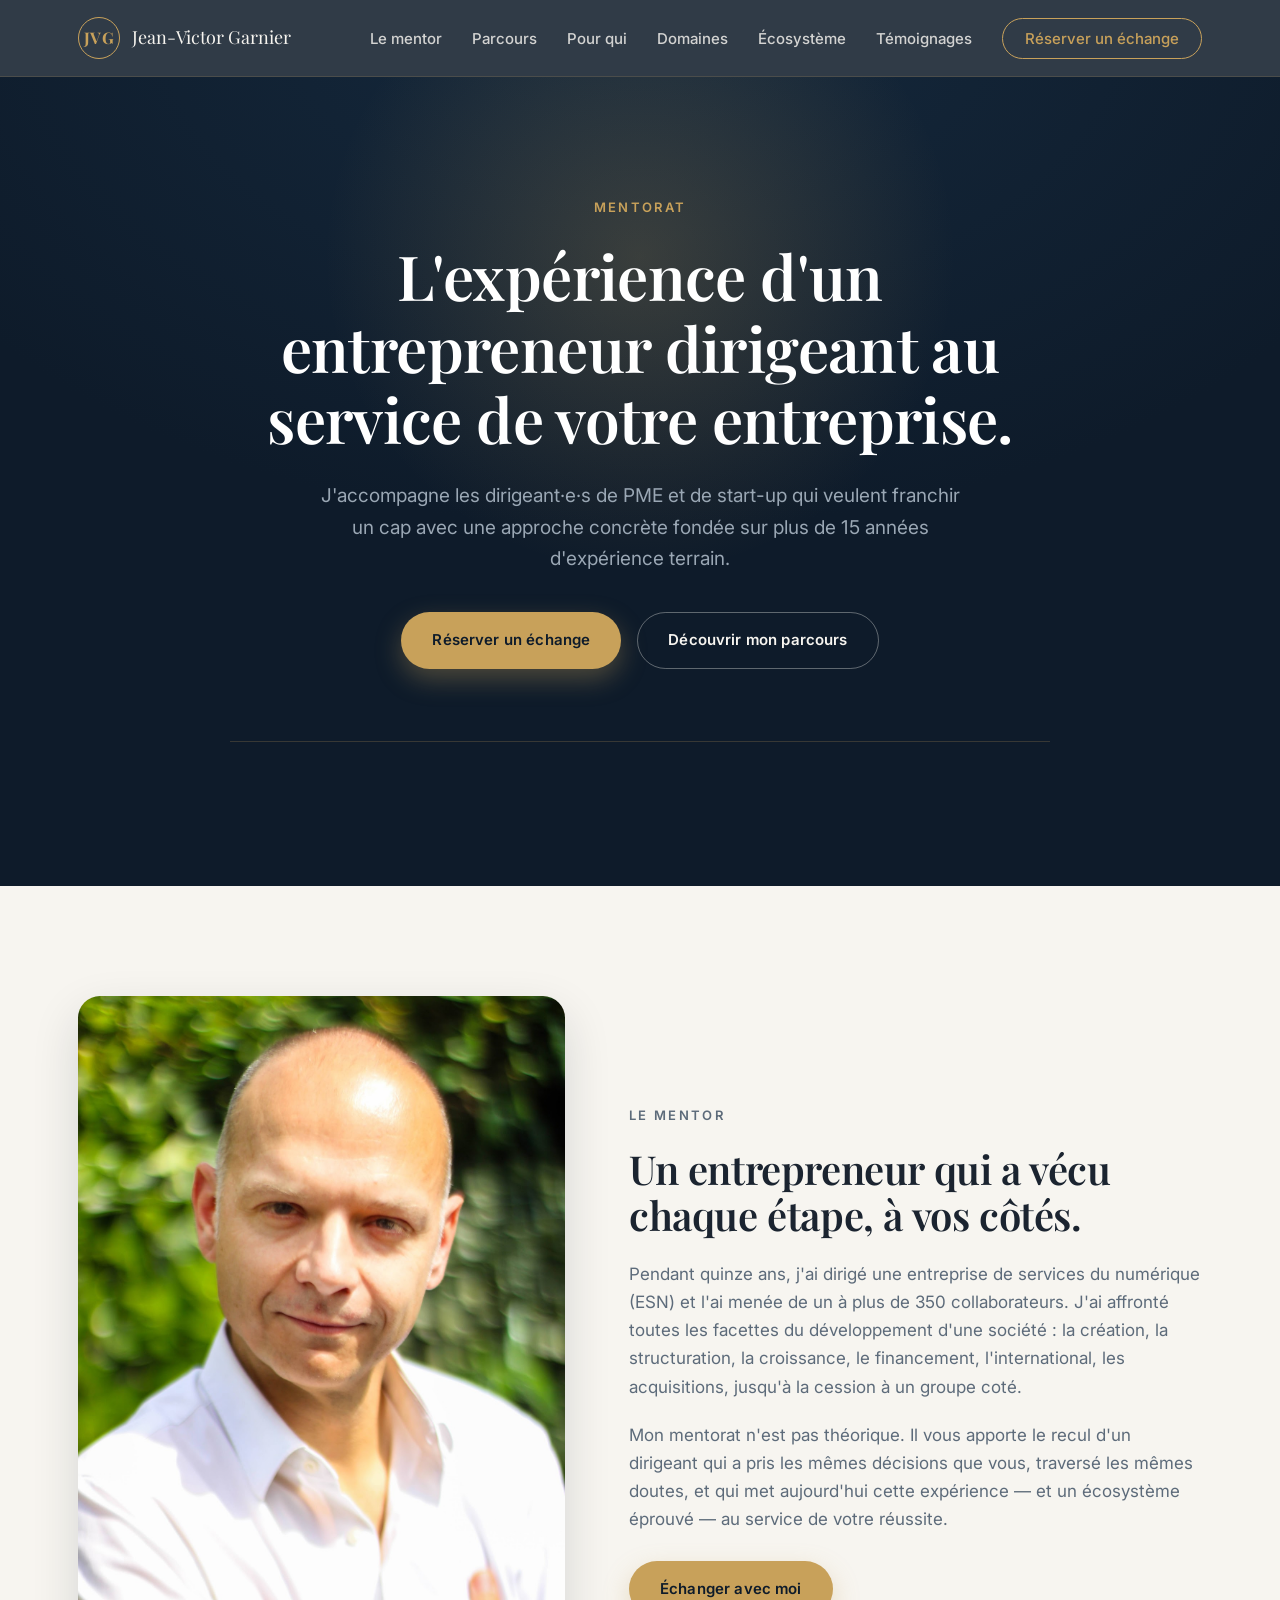
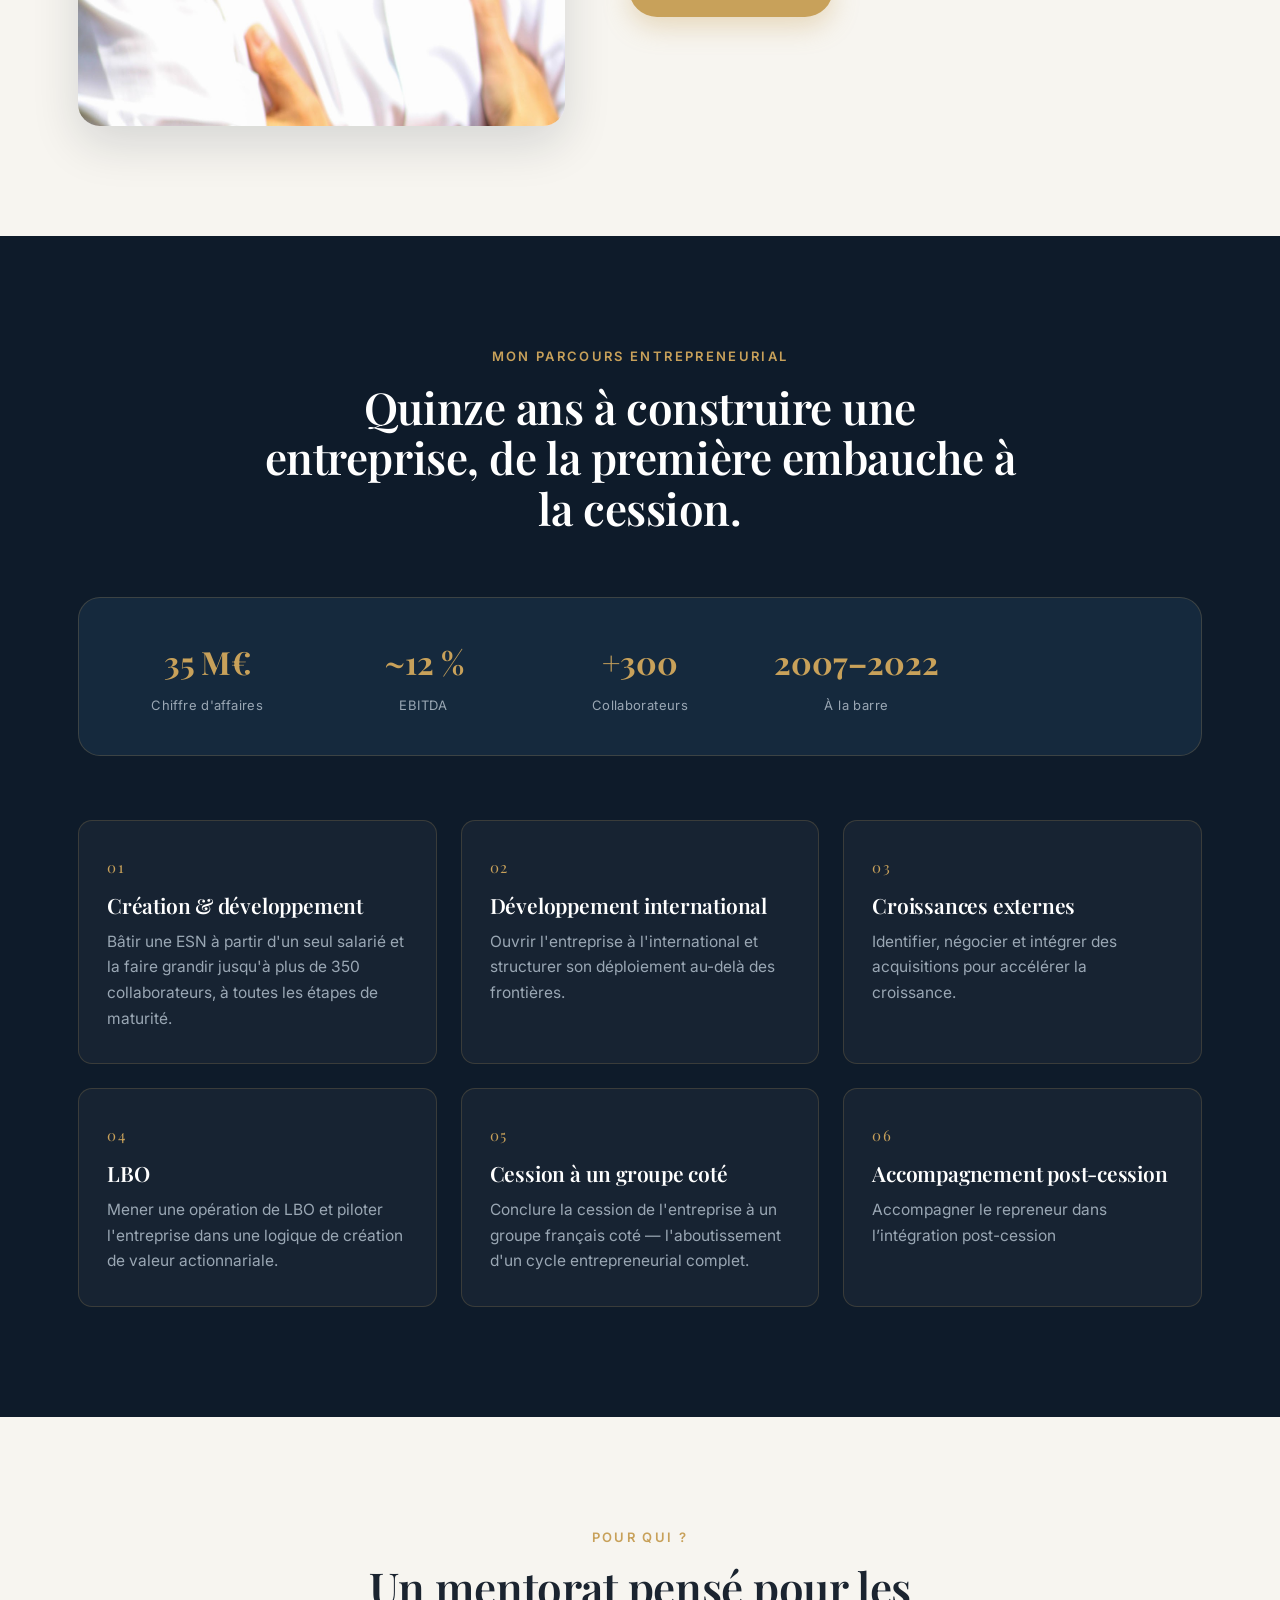
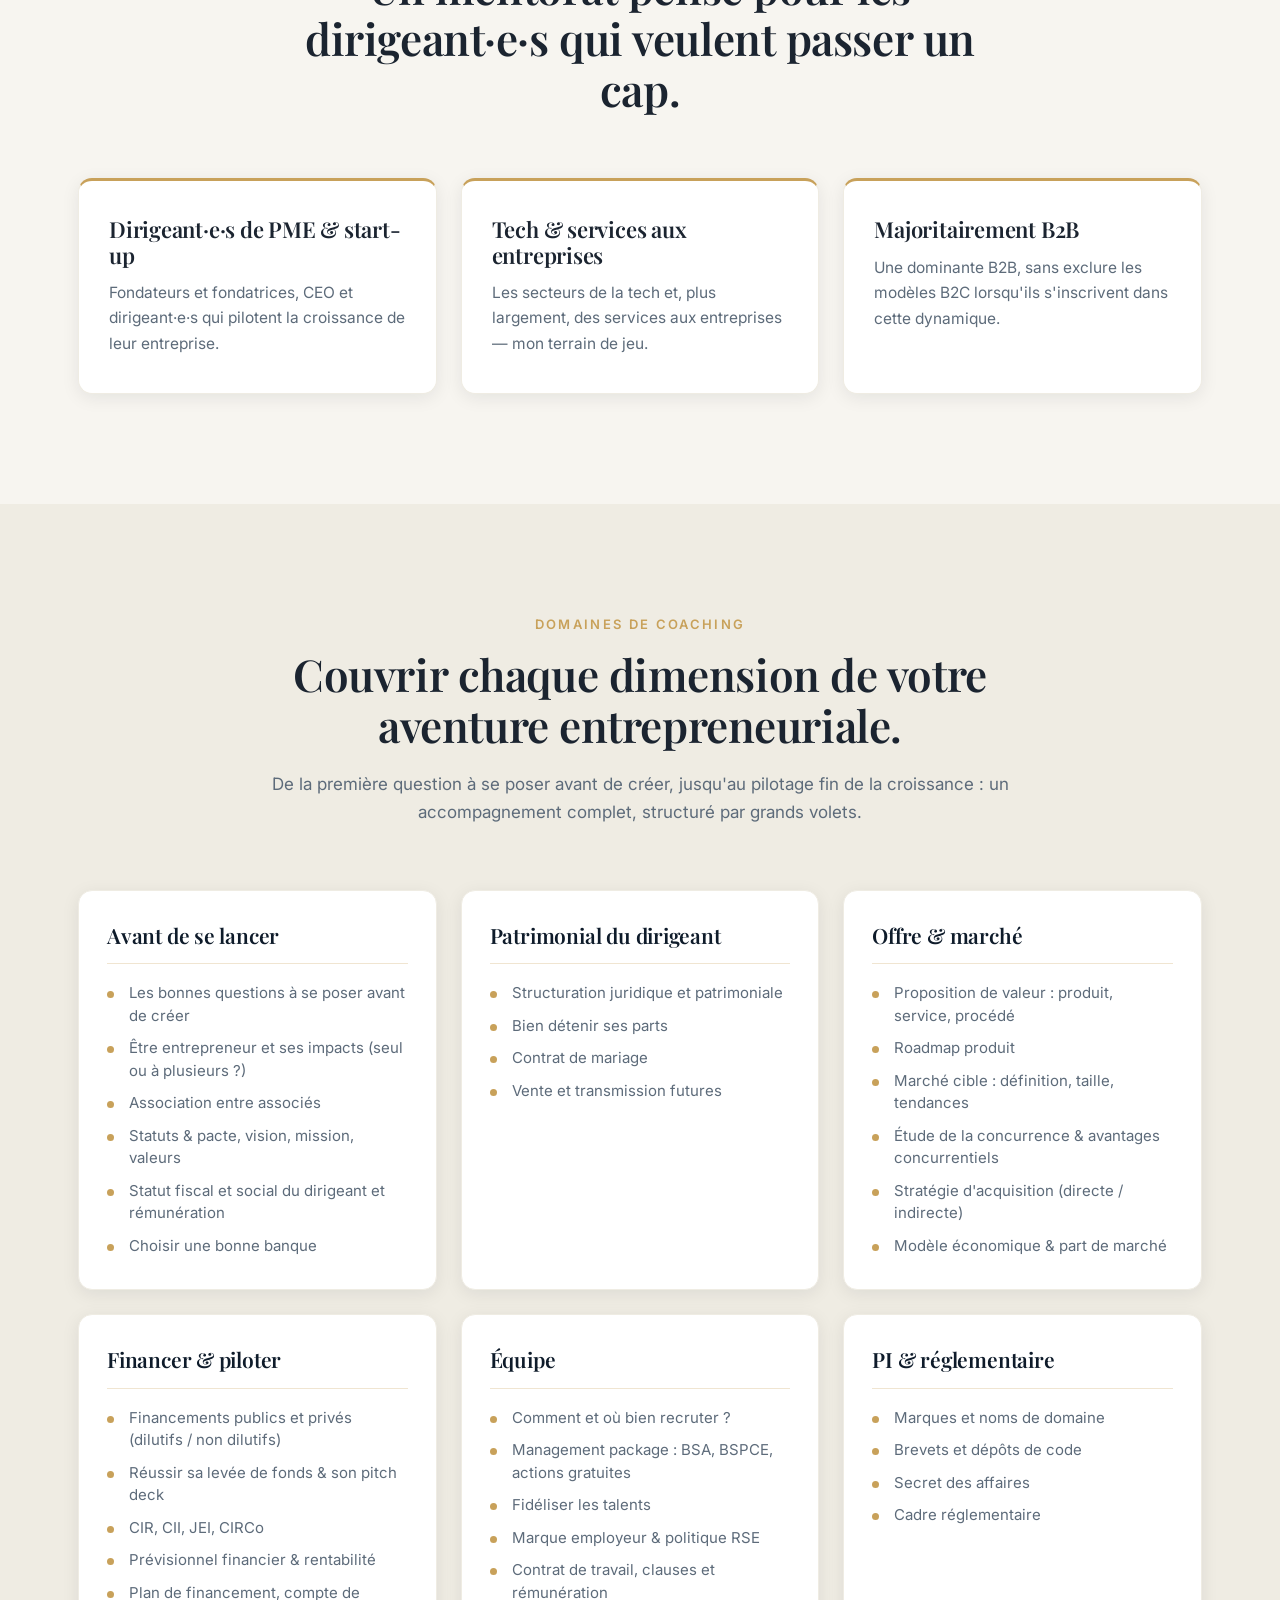
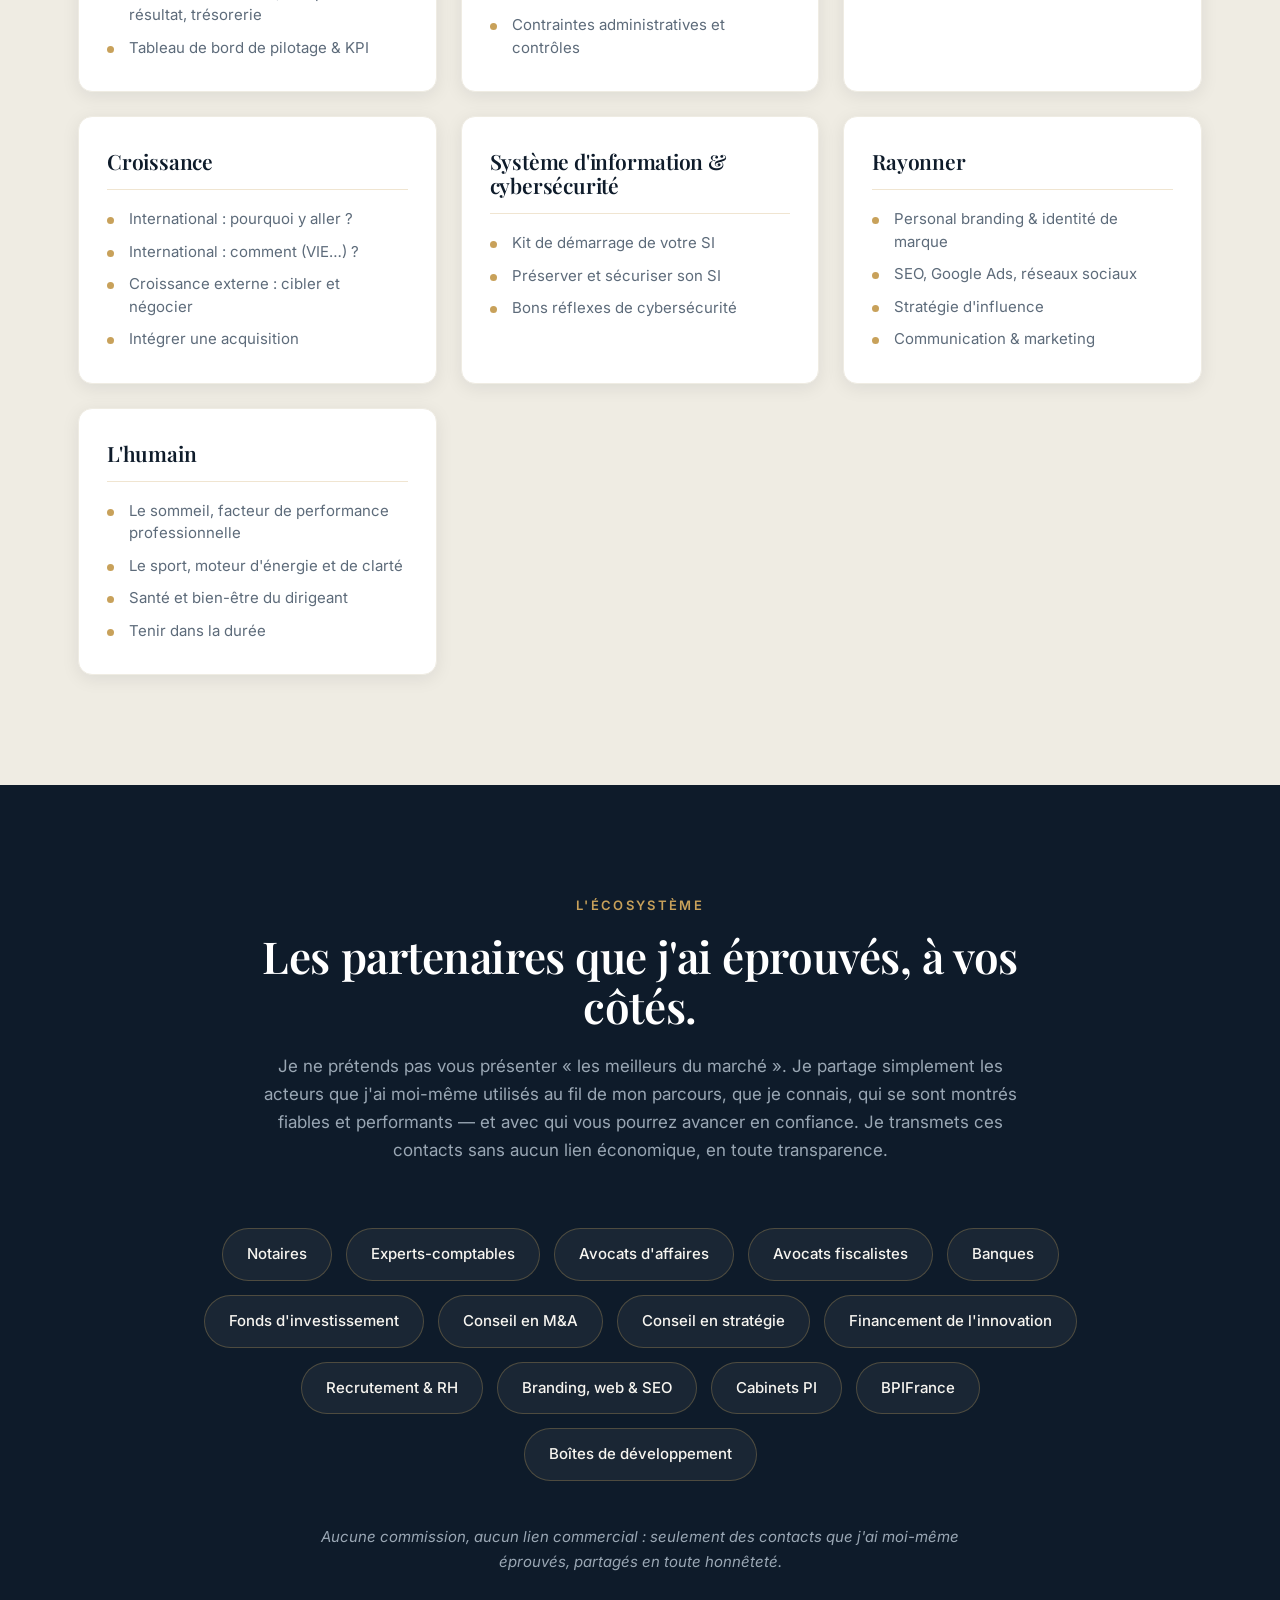
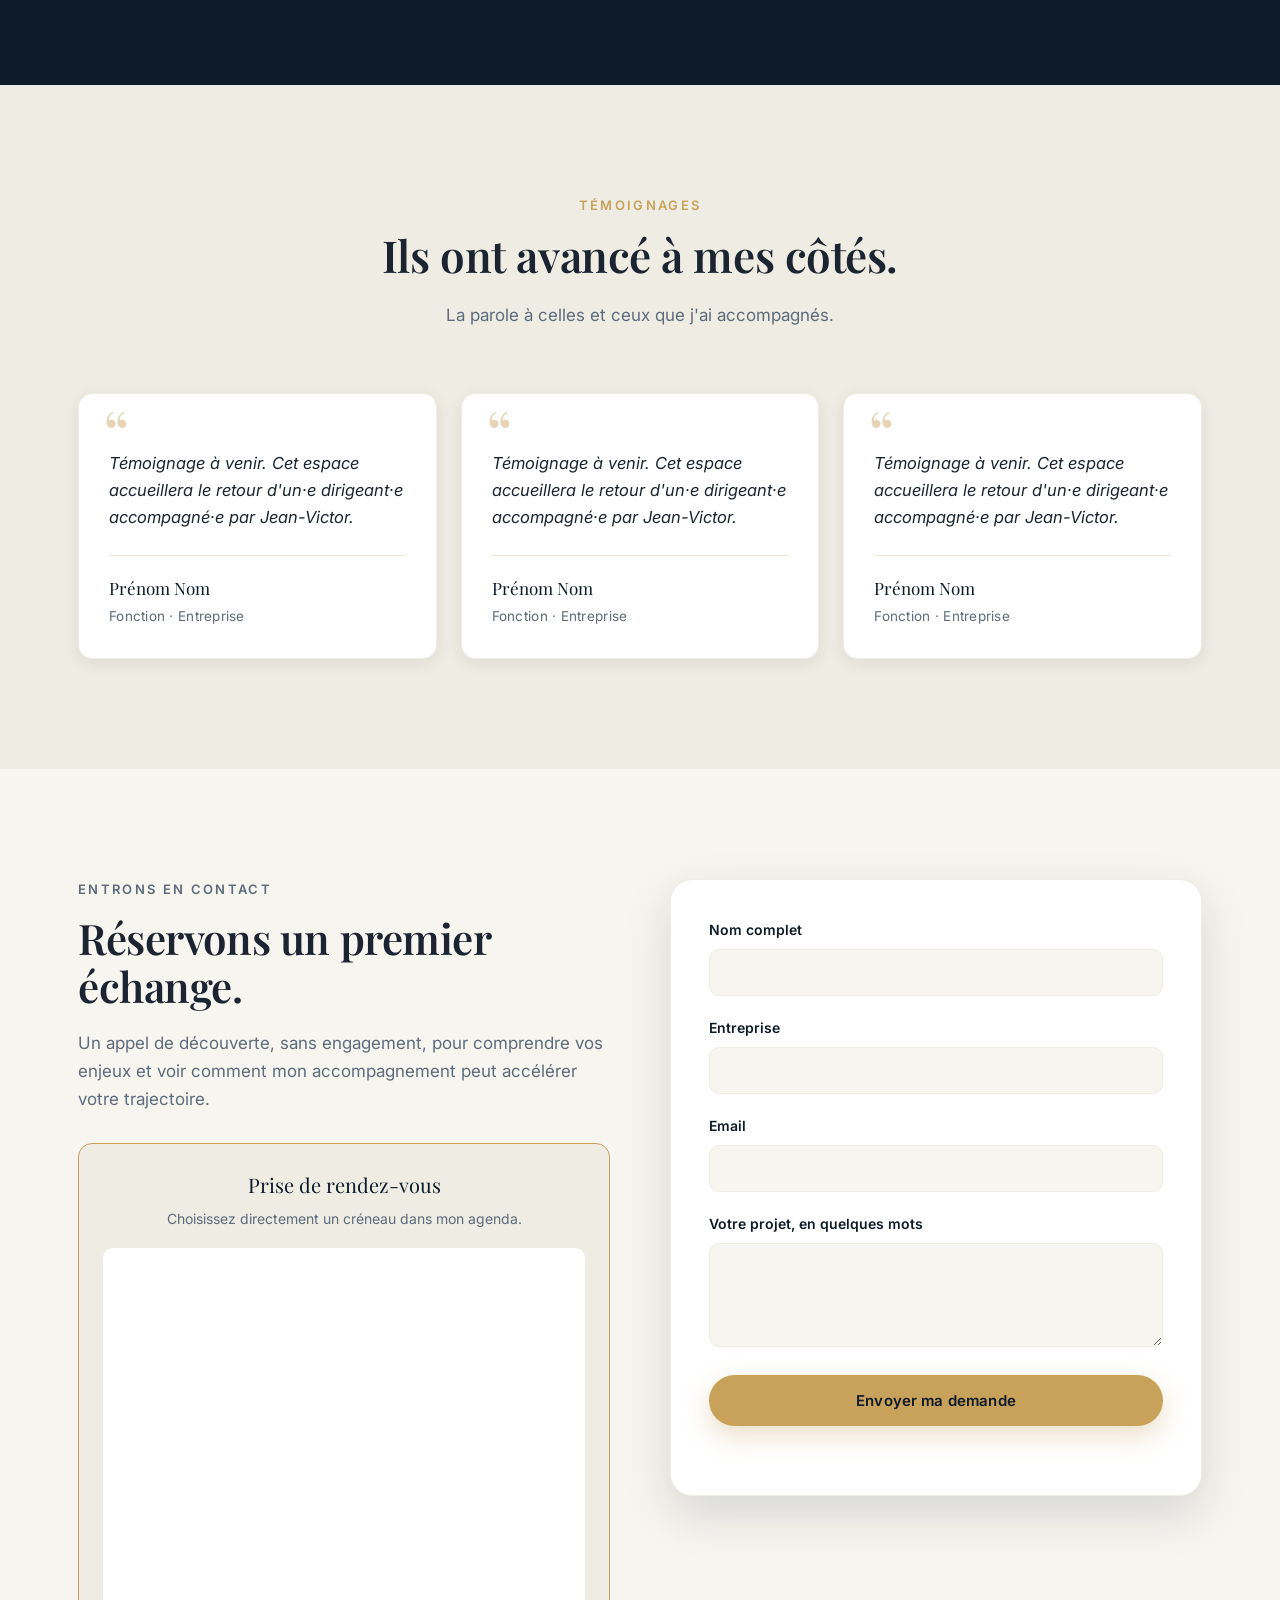
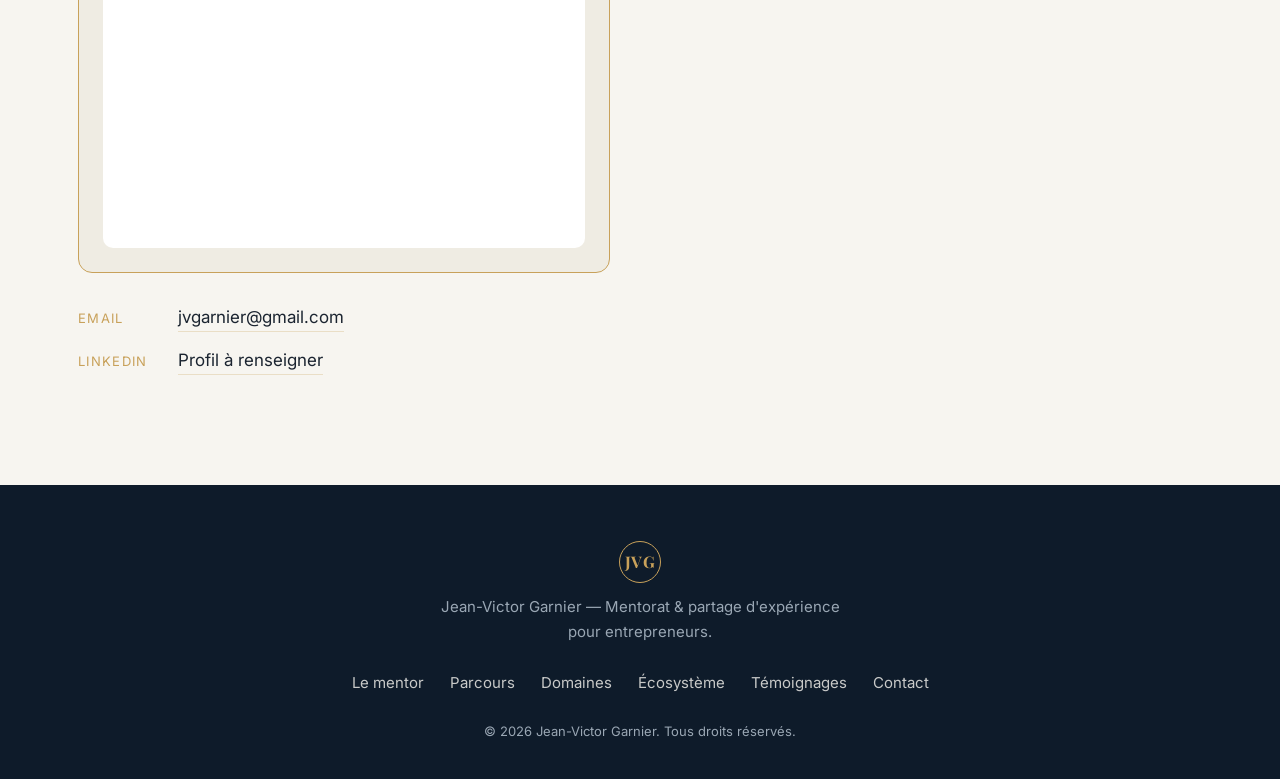
==== commit c502035f: "Active le formulaire de contact (Netlify Forms) + vraie adresse email - data-netlify=true + netlify-" ====
--- a/index.html
+++ b/index.html
@@ -162,7 +162,7 @@
           </ul>
         </div>
 
-        <form class='contact-form reveal' id='contact-form' method='POST' name='contact' novalidate>
+        <form class='contact-form reveal' id='contact-form' method='POST' name='contact' data-netlify='true' netlify-honeypot='bot-field' novalidate>
           <input type="hidden" name="form-name" value="contact" />
           <p class="hp-field" aria-hidden="true">
             <label>Ne pas remplir : <input name="bot-field" tabindex="-1" autocomplete="off" /></label>
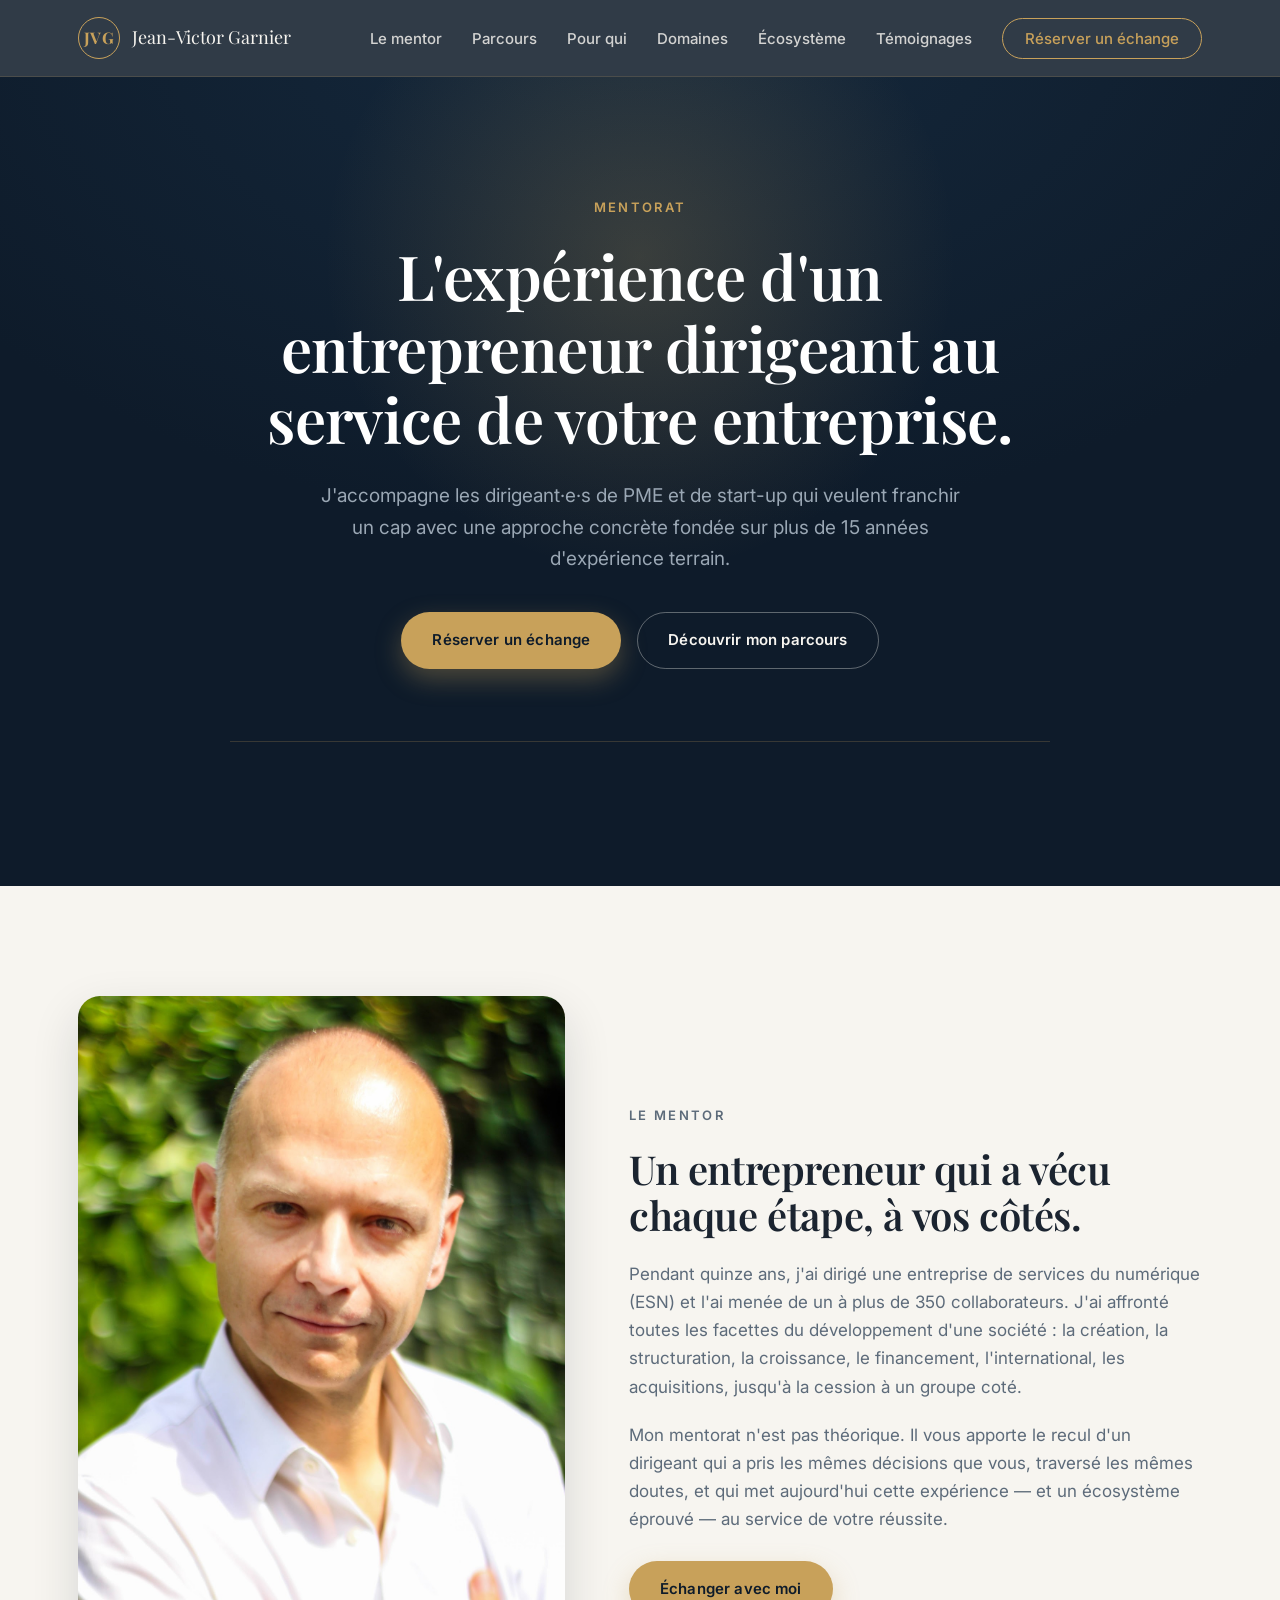
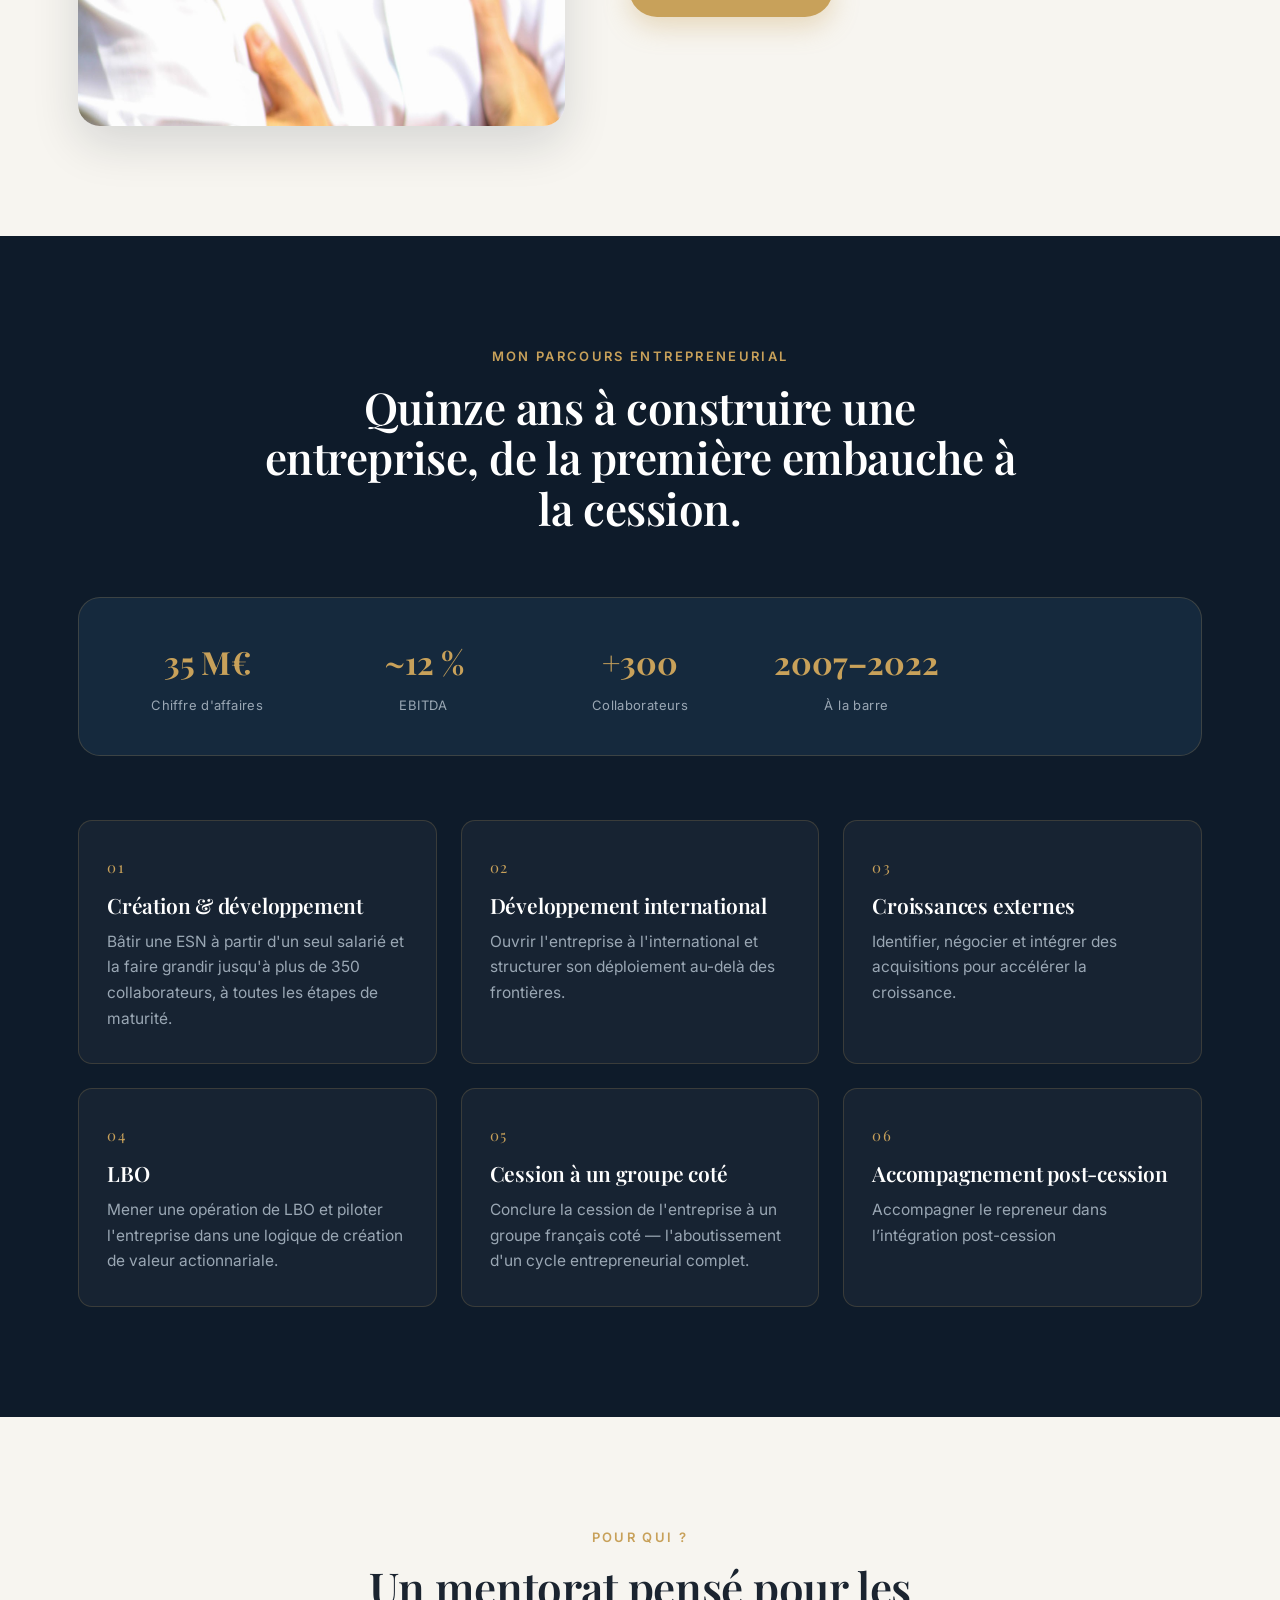
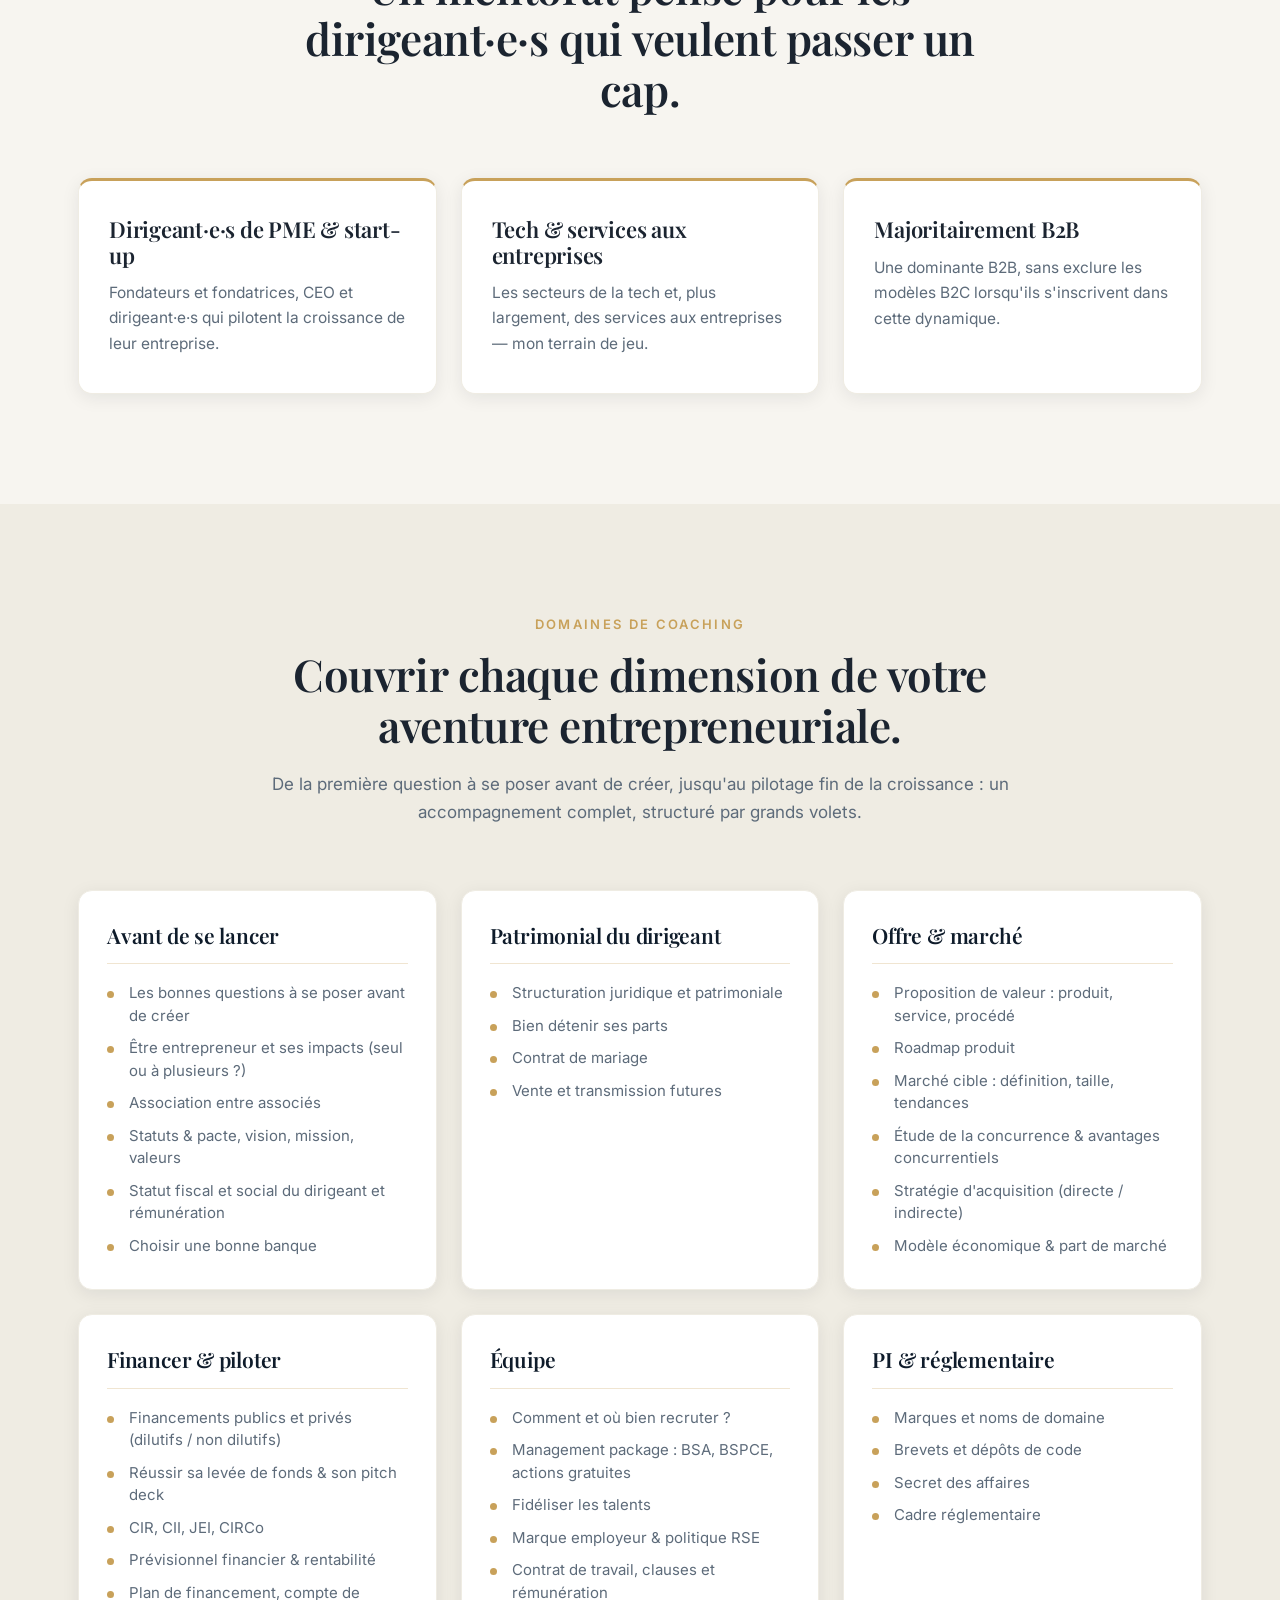
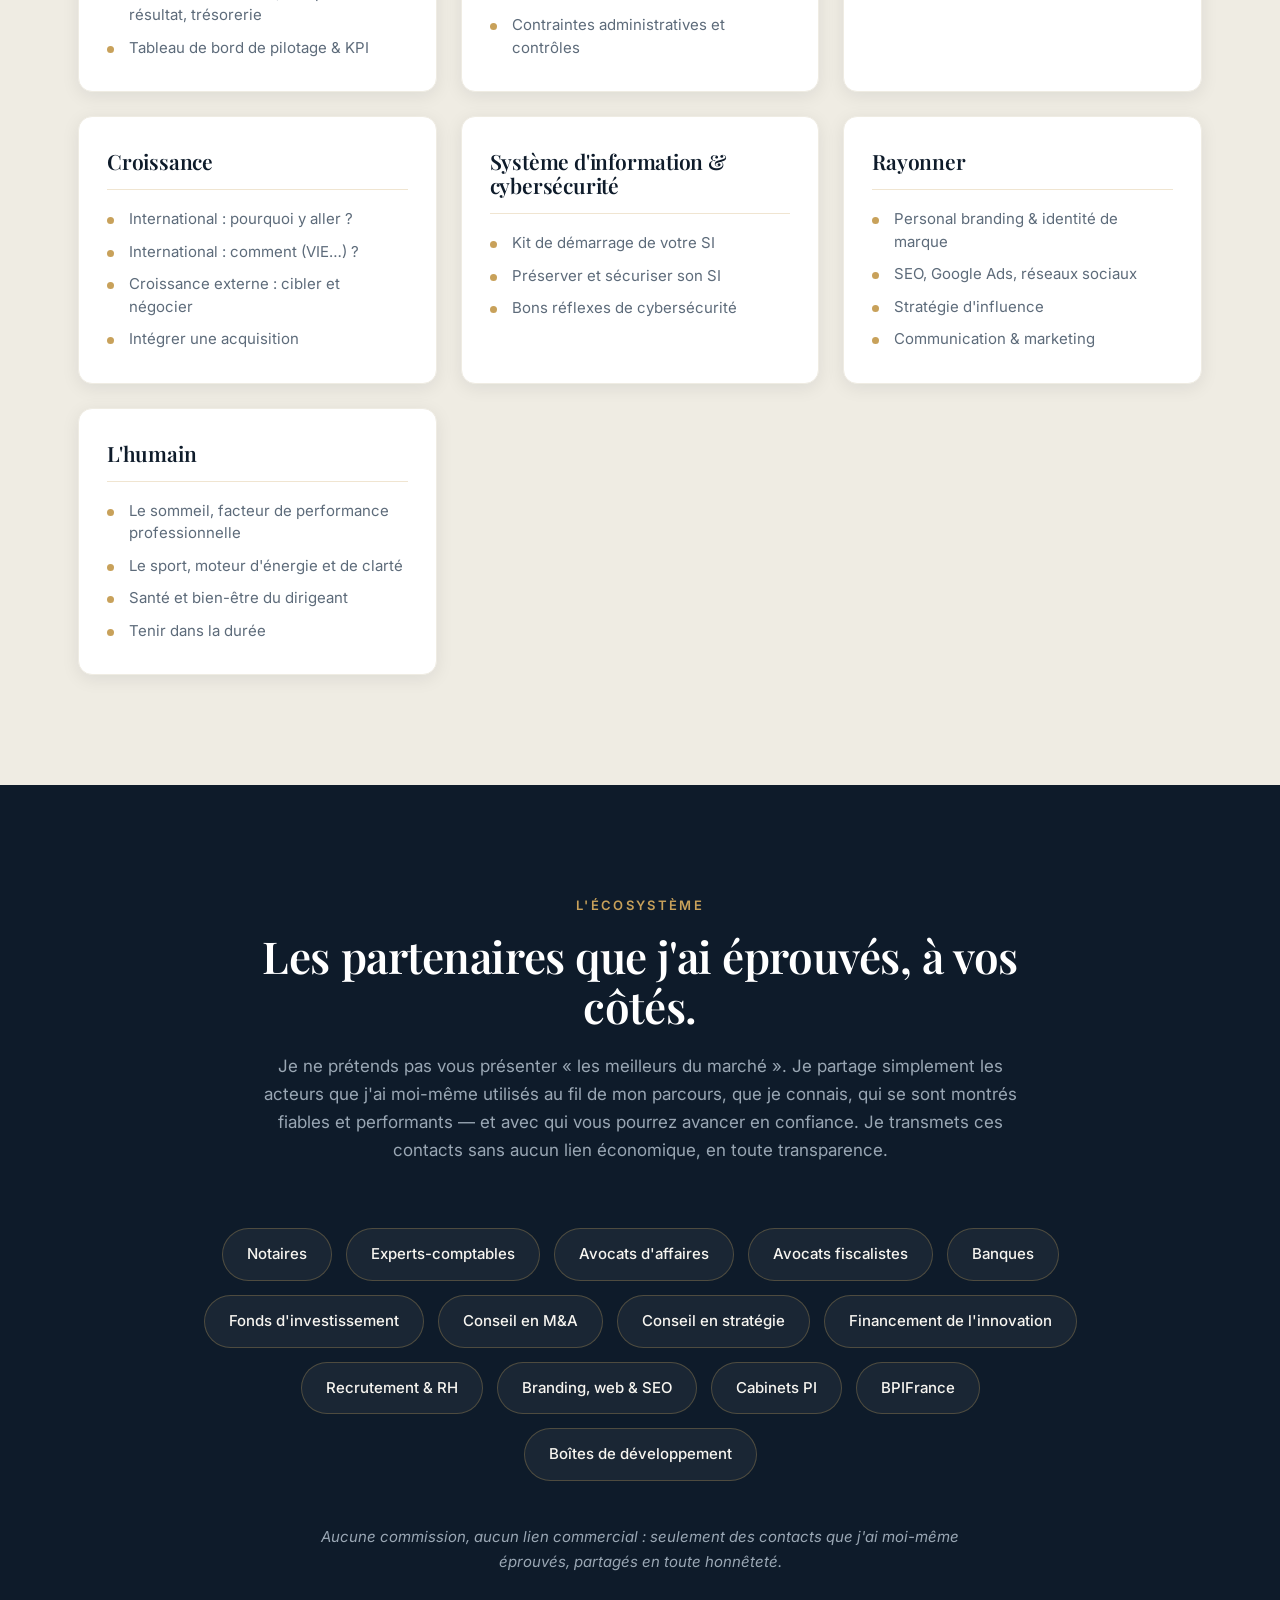
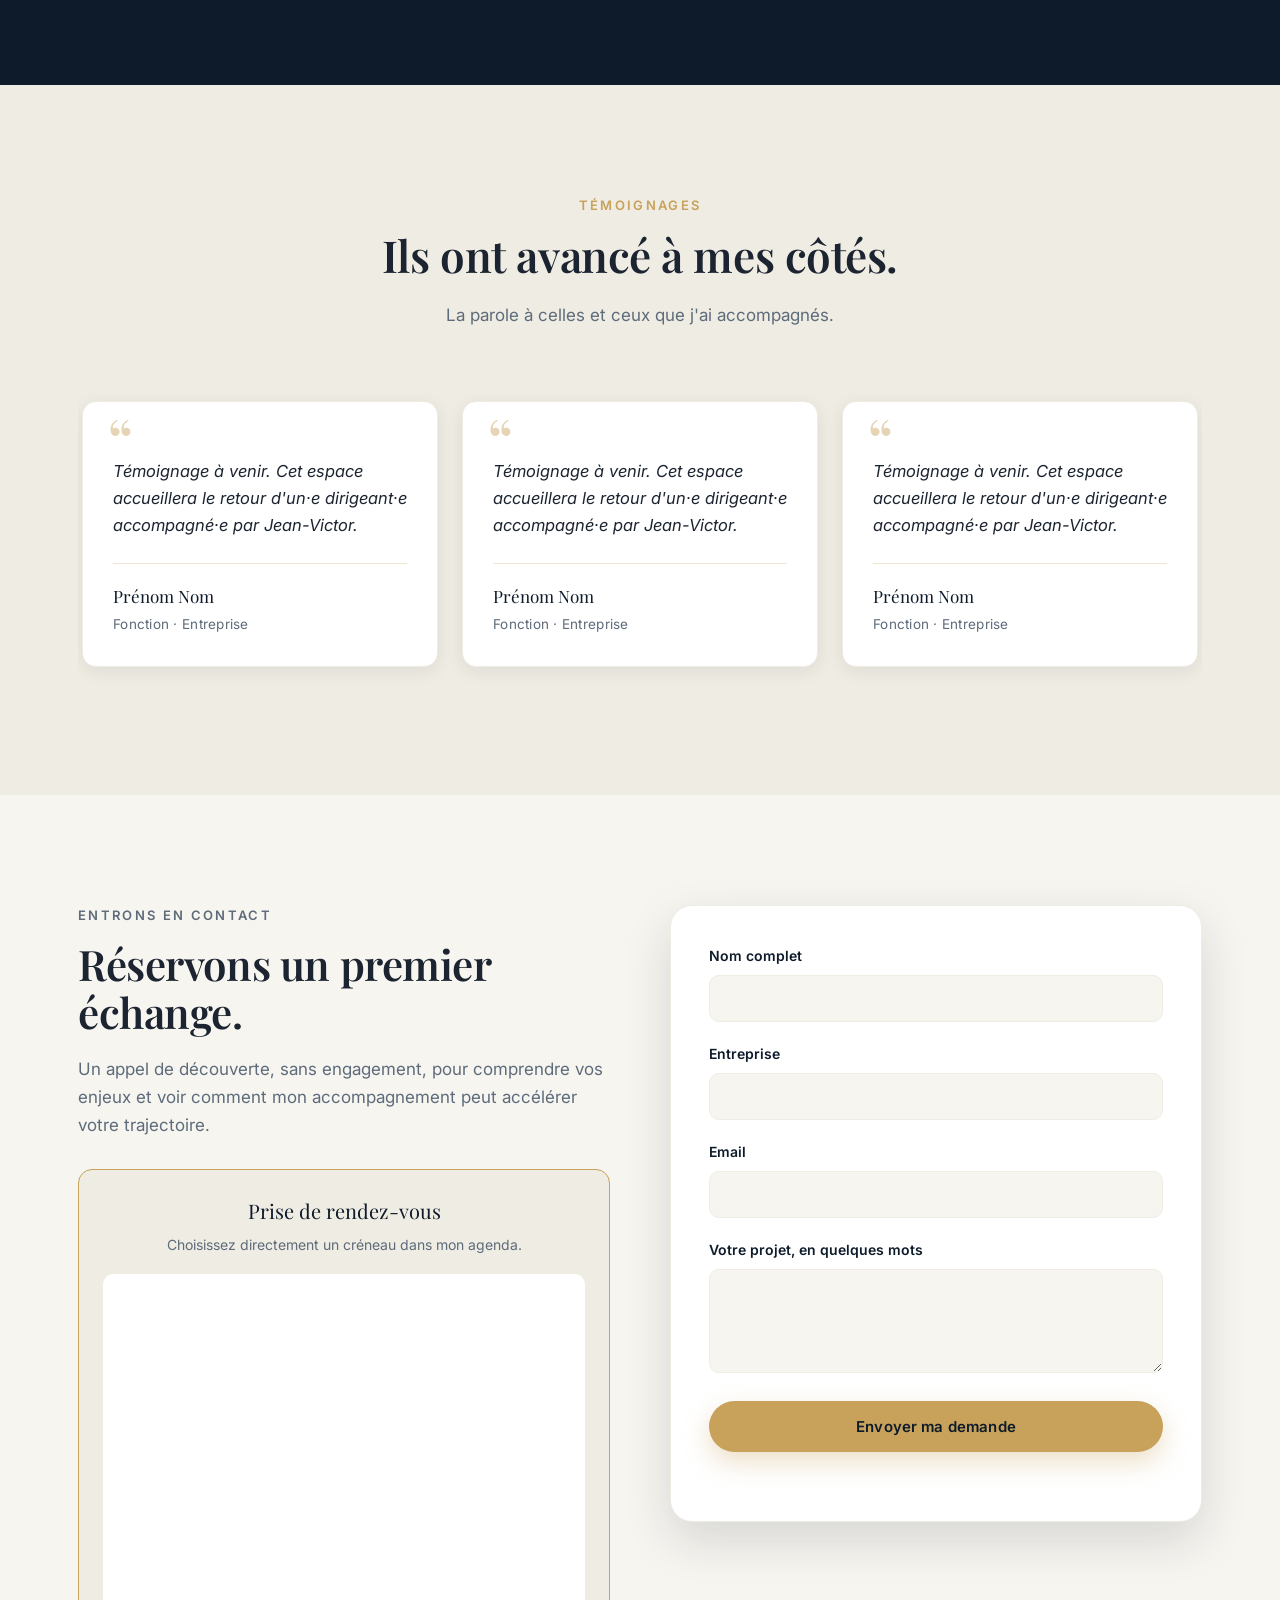
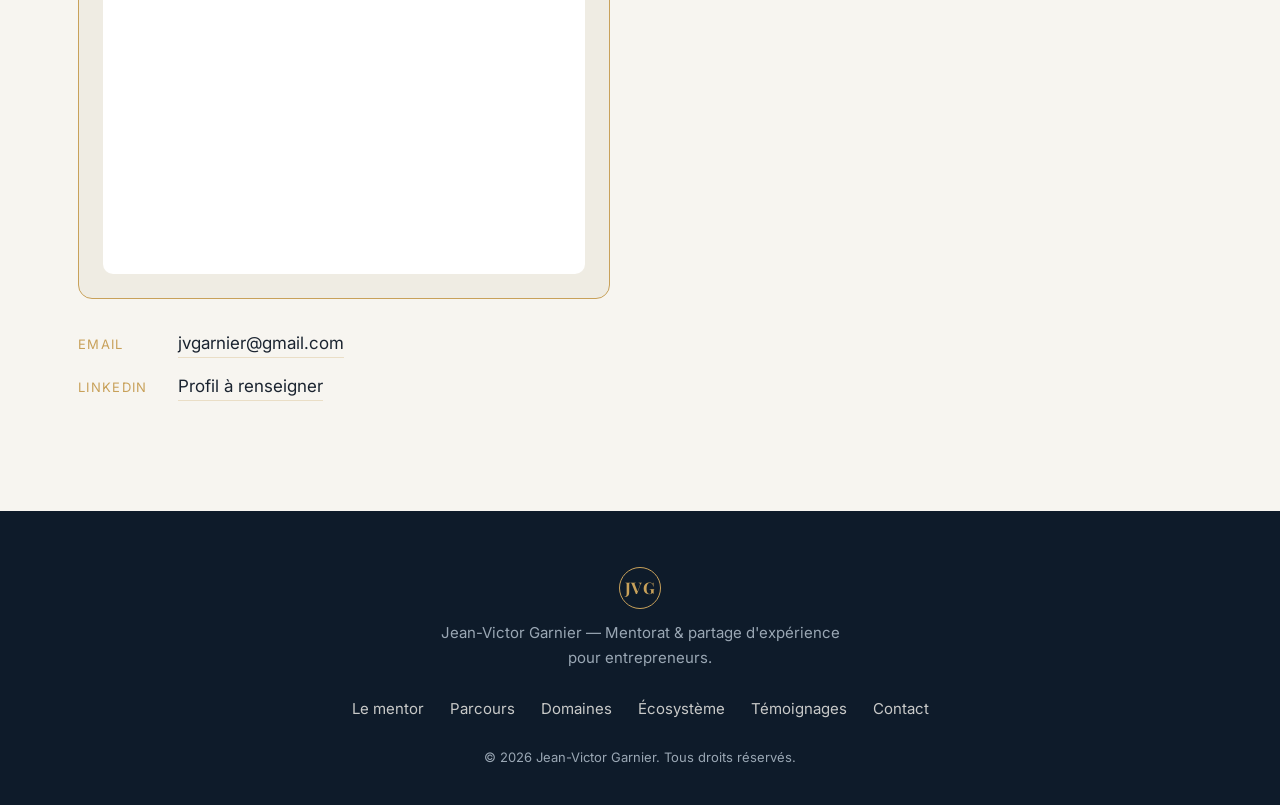
==== commit 12713ec2: "Carrousel des témoignages avec flèches latérales - Défilement horizontal (scroll-snap) pour gérer pl" ====
--- a/index.html
+++ b/index.html
@@ -138,7 +138,15 @@
           <p class="section-intro reveal" id="temoignages-intro"></p>
         </div>
 
-        <div class="testimonials-grid" id="temoignages-items"></div>
+        <div class="testimonials-carousel">
+          <button type="button" class="carousel-arrow carousel-prev" id="temoignages-prev" aria-label="Témoignages précédents" hidden>
+            <svg viewBox="0 0 24 24" width="22" height="22" aria-hidden="true" fill="none" stroke="currentColor" stroke-width="2" stroke-linecap="round" stroke-linejoin="round"><polyline points="15 18 9 12 15 6"></polyline></svg>
+          </button>
+          <div class="testimonials-grid" id="temoignages-items"></div>
+          <button type="button" class="carousel-arrow carousel-next" id="temoignages-next" aria-label="Témoignages suivants" hidden>
+            <svg viewBox="0 0 24 24" width="22" height="22" aria-hidden="true" fill="none" stroke="currentColor" stroke-width="2" stroke-linecap="round" stroke-linejoin="round"><polyline points="9 18 15 12 9 6"></polyline></svg>
+          </button>
+        </div>
       </div>
     </section>
 
--- a/css/styles.css
+++ b/css/styles.css
@@ -313,7 +313,46 @@
 }
 
 /* ---------- Témoignages ---------- */
-.testimonials-grid { display: grid; grid-template-columns: repeat(3, 1fr); gap: 24px; }
+.testimonials-carousel { position: relative; }
+.testimonials-grid {
+  display: flex;
+  gap: 24px;
+  overflow-x: auto;
+  scroll-snap-type: x mandatory;
+  scroll-behavior: smooth;
+  padding: 8px 4px 18px;
+  -ms-overflow-style: none;
+  scrollbar-width: none;
+}
+.testimonials-grid::-webkit-scrollbar { display: none; }
+.testimonials-grid > .testimonial {
+  flex: 0 0 calc((100% - 48px) / 3);
+  scroll-snap-align: start;
+}
+.carousel-arrow {
+  position: absolute;
+  top: 50%;
+  transform: translateY(-50%);
+  width: 46px;
+  height: 46px;
+  border-radius: 50%;
+  background: var(--white);
+  border: 1px solid var(--cream-200);
+  box-shadow: var(--shadow-md);
+  color: var(--navy);
+  display: flex;
+  align-items: center;
+  justify-content: center;
+  cursor: pointer;
+  z-index: 3;
+  transition: background 0.25s, color 0.25s, opacity 0.25s;
+}
+.carousel-arrow:hover { background: var(--gold); color: var(--white); }
+.carousel-arrow[hidden] { display: none; }
+.carousel-arrow:disabled { opacity: 0.35; cursor: default; }
+.carousel-arrow:disabled:hover { background: var(--white); color: var(--navy); }
+.carousel-prev { left: -12px; }
+.carousel-next { right: -12px; }
 .testimonial {
   position: relative;
   margin: 0;
@@ -422,7 +461,8 @@
 @media (max-width: 920px) {
   .mentor-grid, .contact-grid { grid-template-columns: 1fr; gap: 40px; }
   .mentor-portrait { max-width: 420px; margin: 0 auto; }
-  .facets-grid, .audience-grid, .domains-grid, .testimonials-grid { grid-template-columns: repeat(2, 1fr); }
+  .facets-grid, .audience-grid, .domains-grid { grid-template-columns: repeat(2, 1fr); }
+  .testimonials-grid > .testimonial { flex-basis: calc((100% - 24px) / 2); }
   .hero-stats { grid-template-columns: repeat(2, 1fr); gap: 32px 20px; }
   .stat-band { grid-template-columns: repeat(2, 1fr); gap: 28px 16px; }
 }
@@ -450,7 +490,8 @@
 
 @media (max-width: 560px) {
   body { font-size: 16px; }
-  .facets-grid, .audience-grid, .domains-grid, .testimonials-grid { grid-template-columns: 1fr; }
+  .facets-grid, .audience-grid, .domains-grid { grid-template-columns: 1fr; }
+  .testimonials-grid > .testimonial { flex-basis: 88%; }
   .hero-stats { grid-template-columns: 1fr 1fr; }
   .contact-form { padding: 26px; }
 }
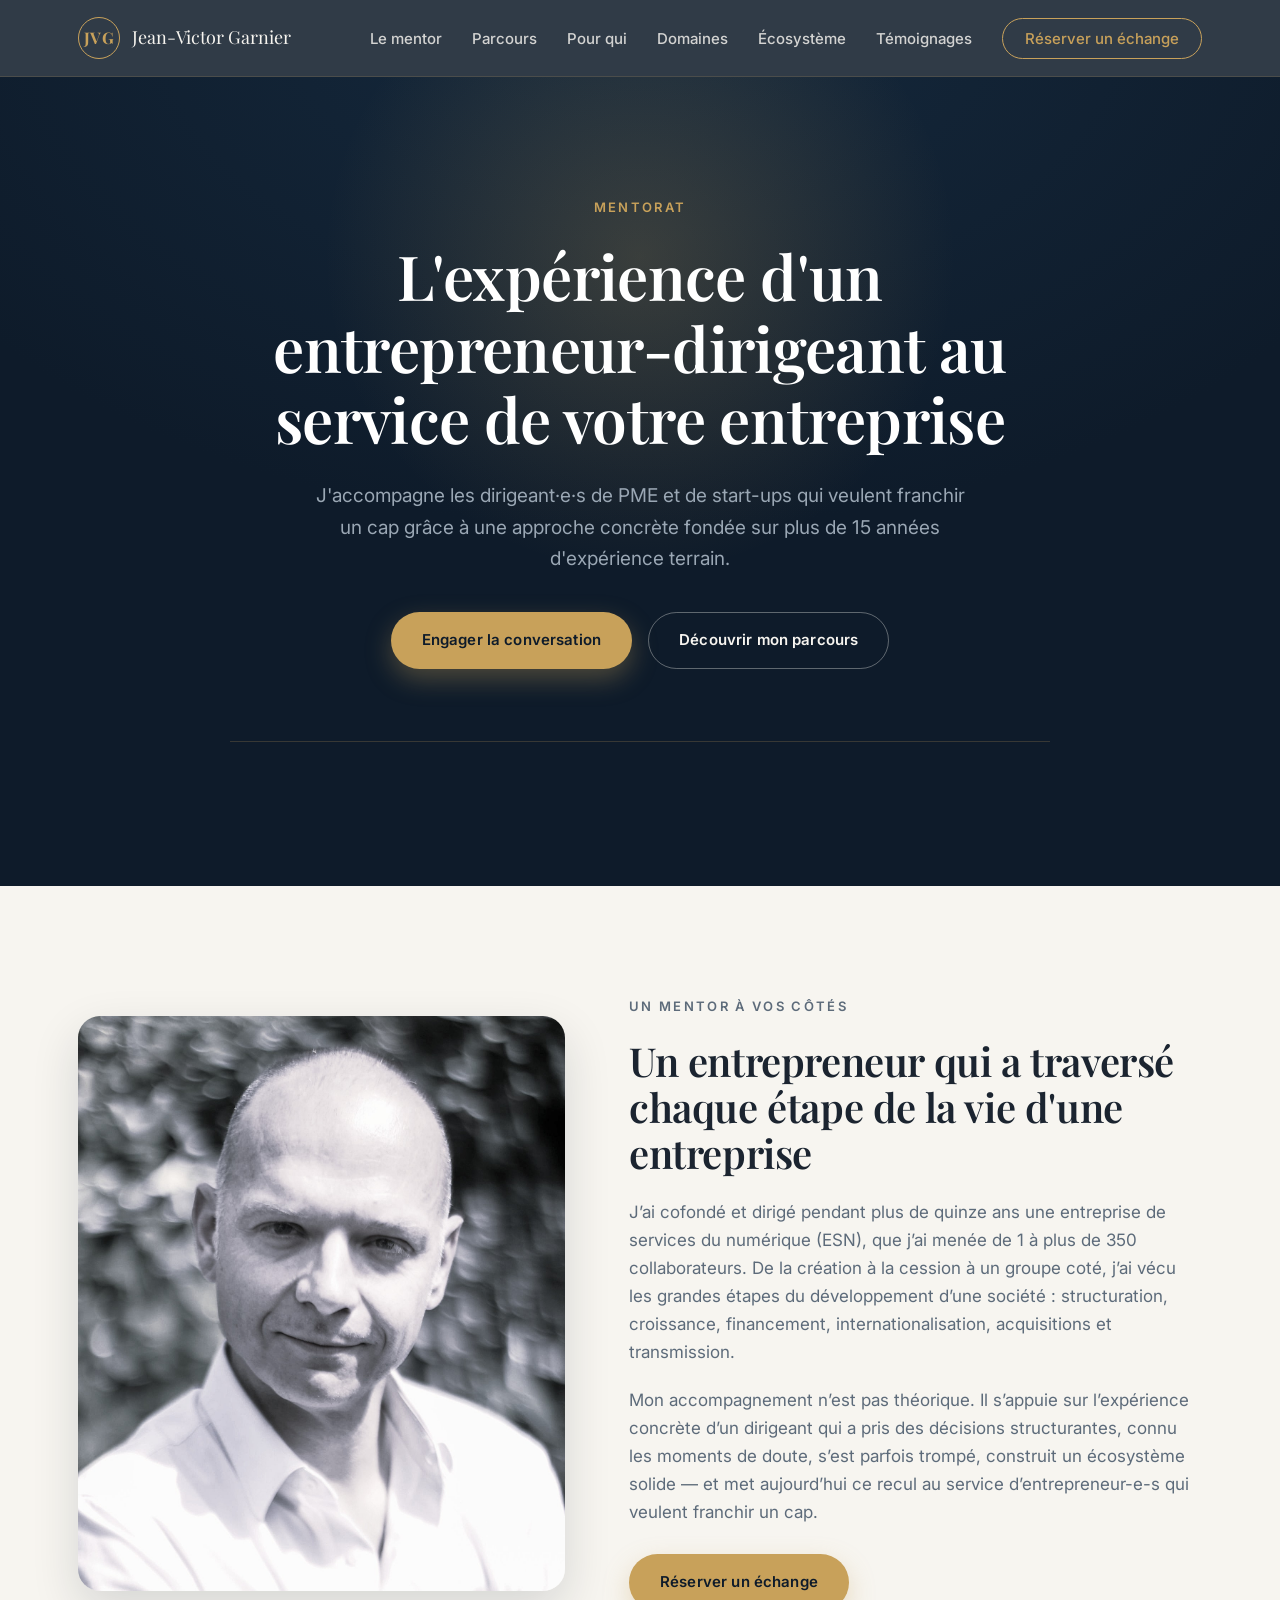
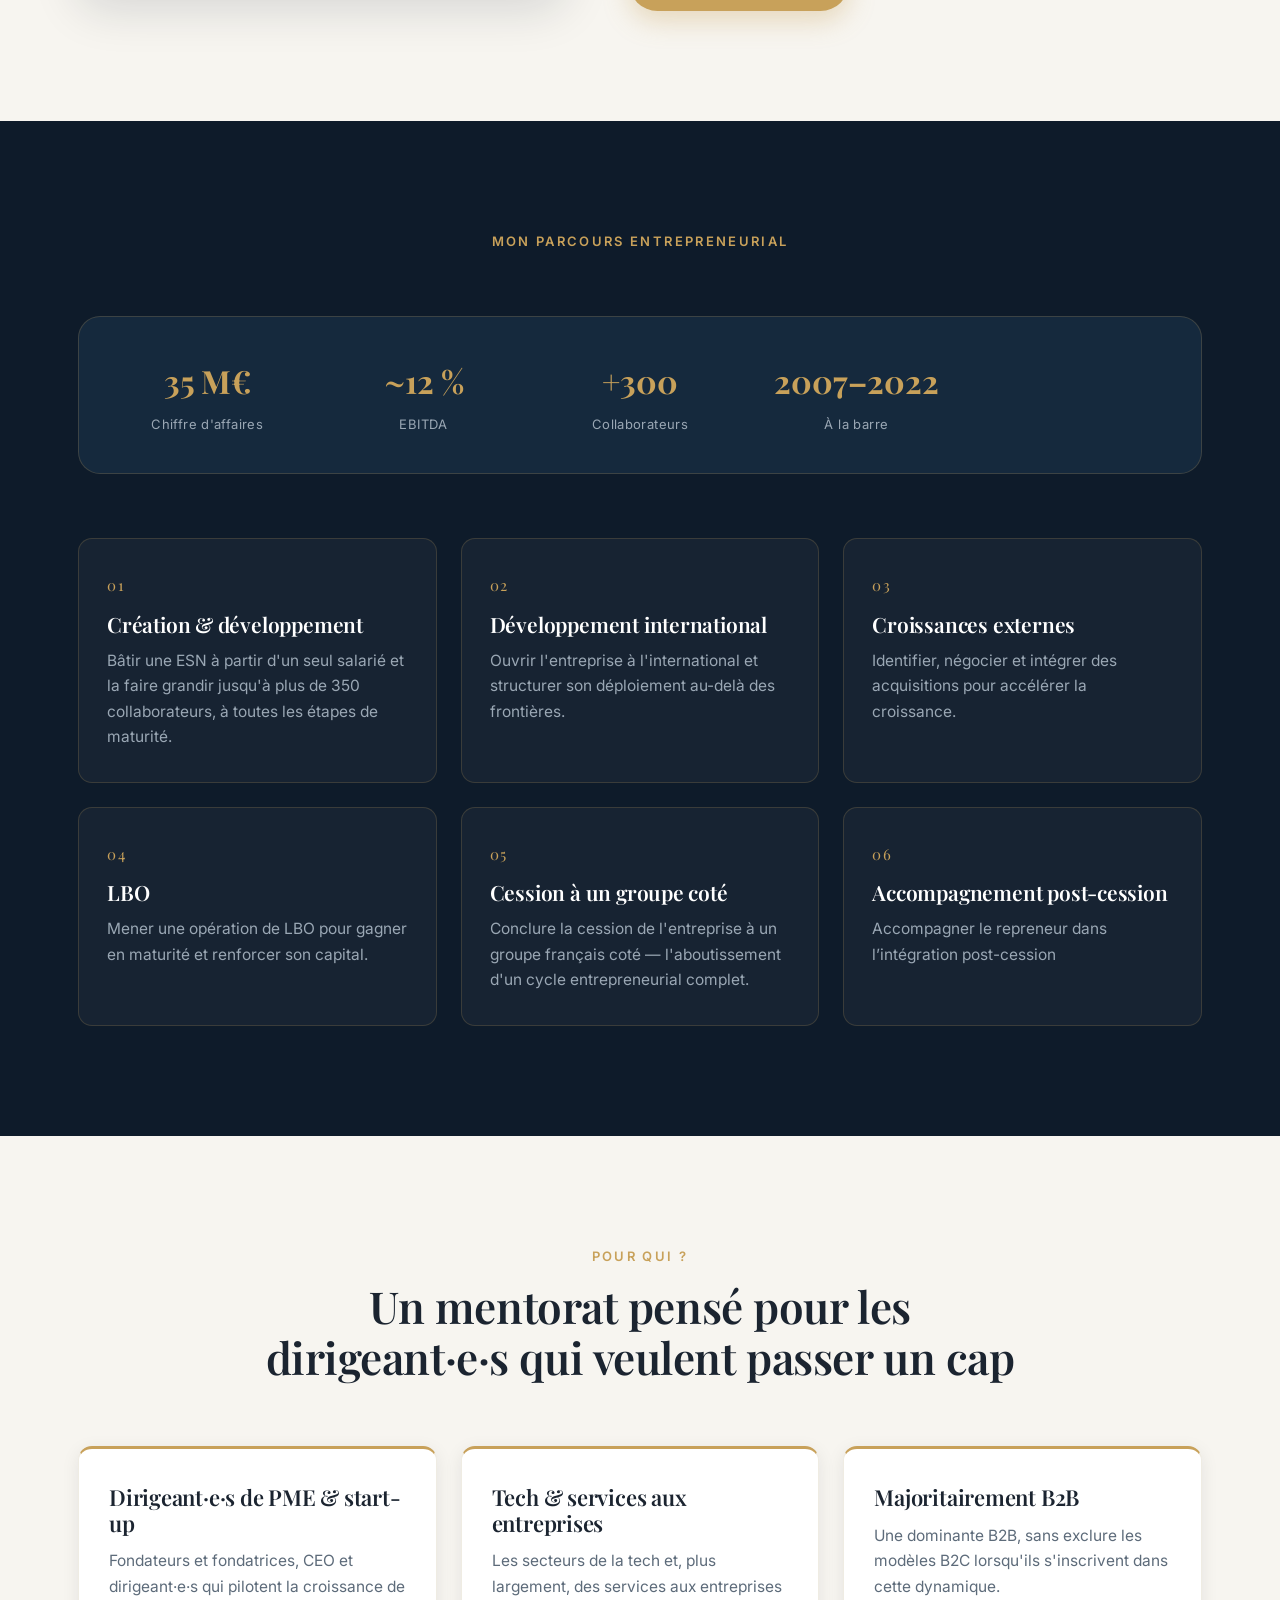
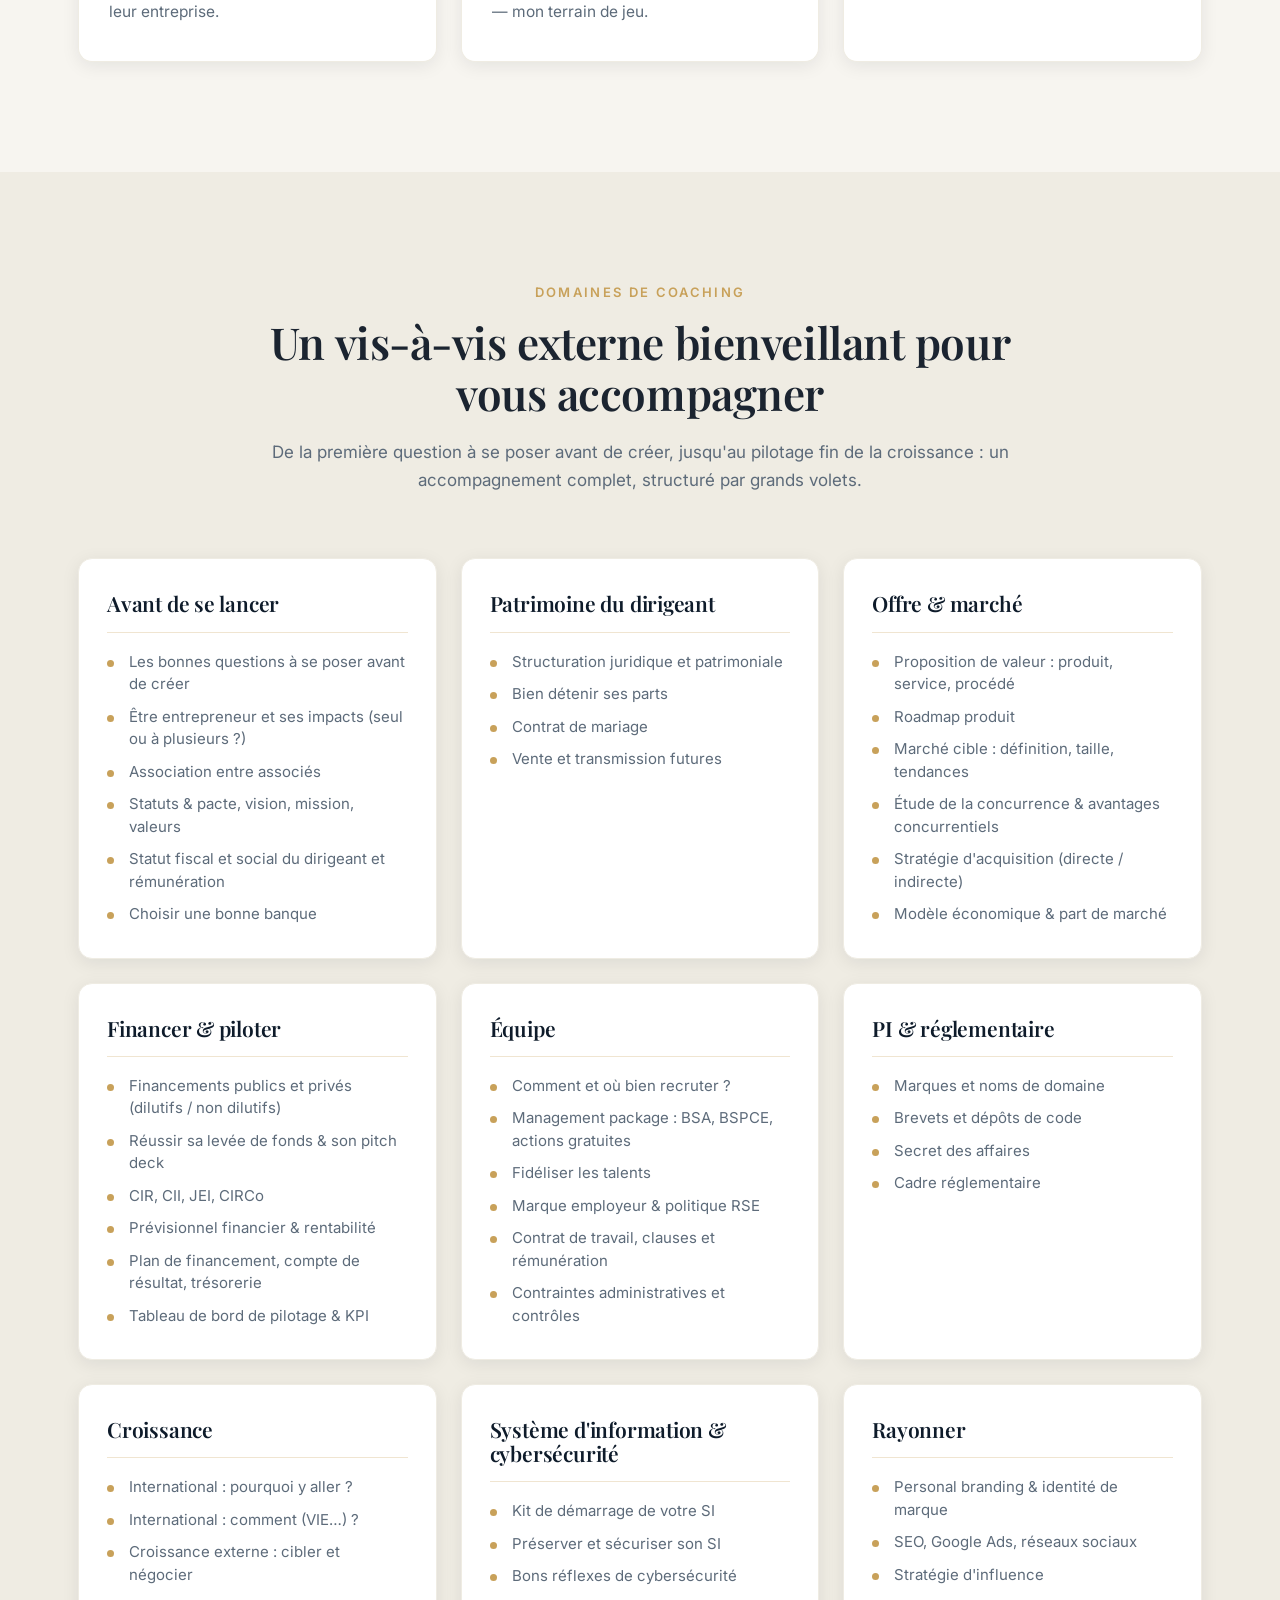
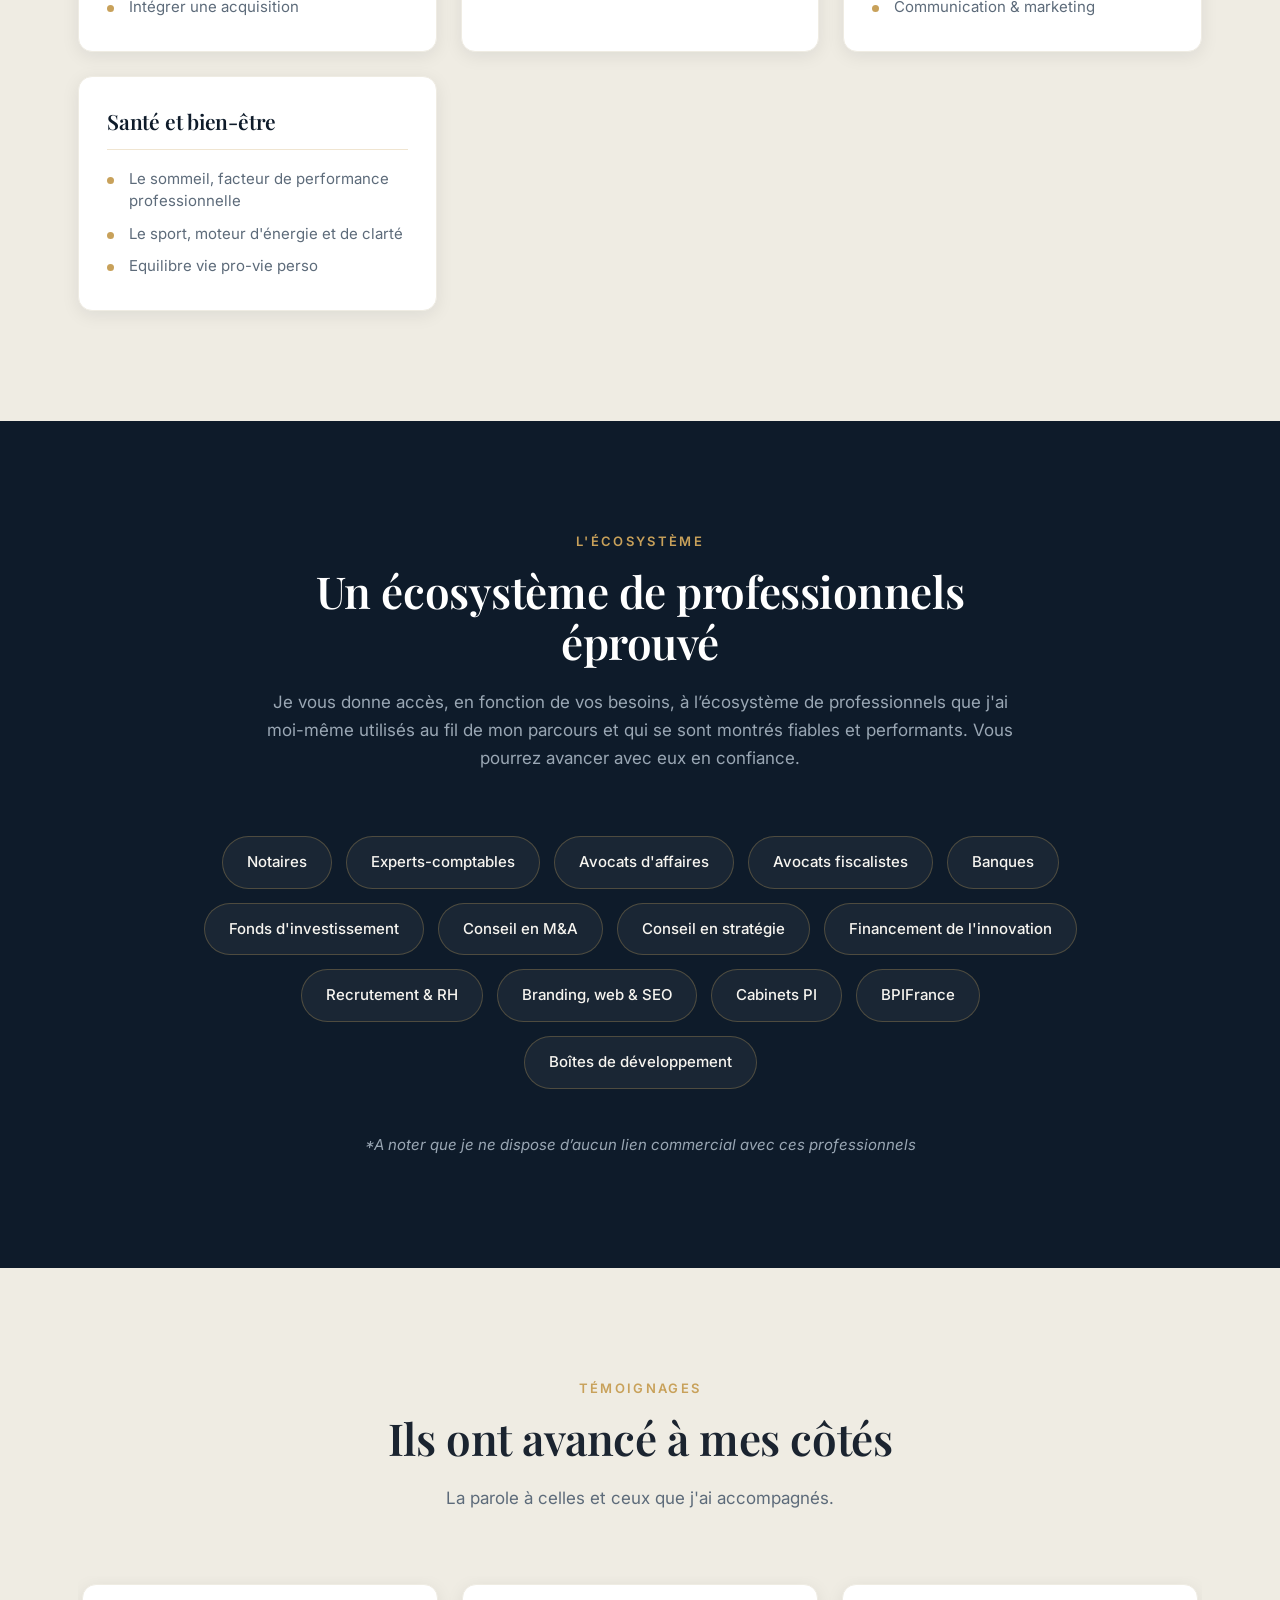
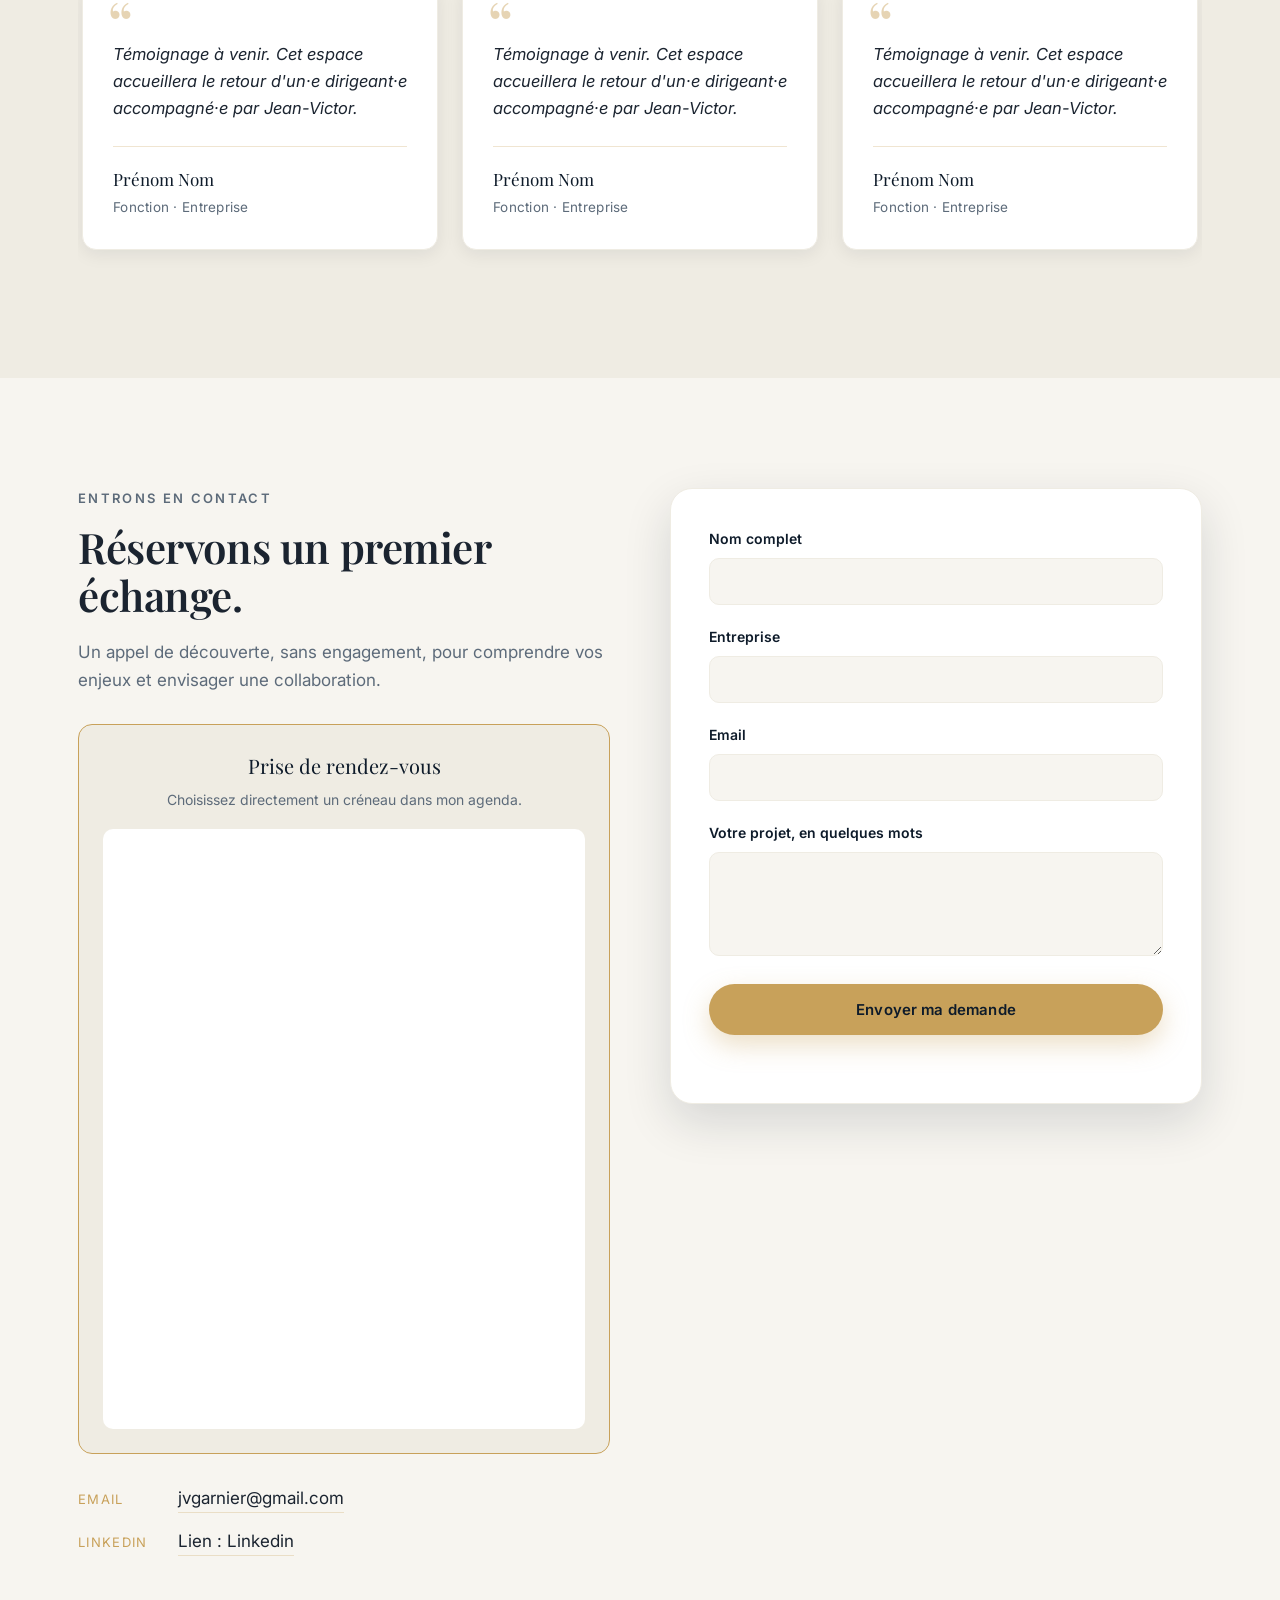
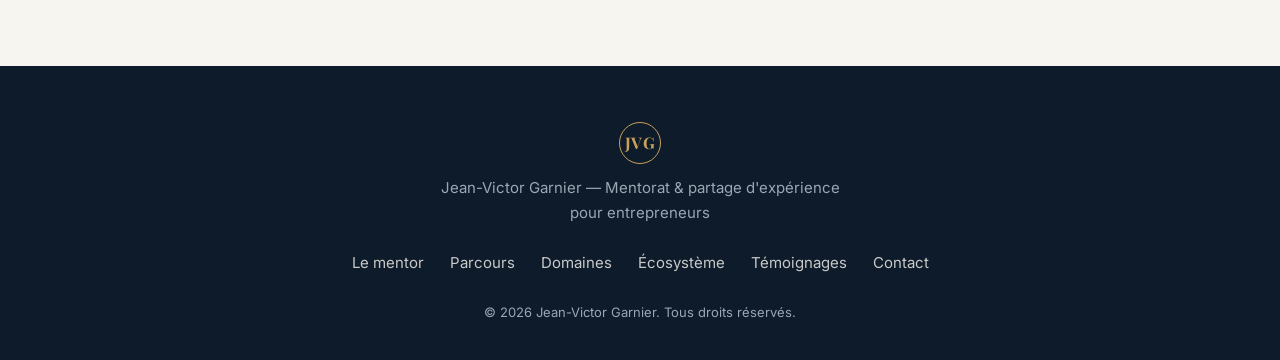
==== commit 405447c5: "Carrousel témoignages : flèches détachées des cartes + cache-busting - Flèches placées dans la marge" ====
--- a/index.html
+++ b/index.html
@@ -11,7 +11,7 @@
   <link rel="preconnect" href="https://fonts.gstatic.com" crossorigin />
   <link href="https://fonts.googleapis.com/css2?family=Playfair+Display:ital,wght@0,500;0,600;0,700;1,500&family=Inter:wght@300;400;500;600&display=swap" rel="stylesheet" />
 
-  <link rel="stylesheet" href="css/styles.css" />
+  <link rel="stylesheet" href="css/styles.css?v=3" />
 </head>
 <body>
 
@@ -218,7 +218,7 @@
     </div>
   </footer>
 
-  <script src="js/main.js"></script>
-  <script src="js/render.js"></script>
+  <script src="js/main.js?v=3"></script>
+  <script src="js/render.js?v=3"></script>
 </body>
 </html>
--- a/css/styles.css
+++ b/css/styles.css
@@ -313,7 +313,7 @@
 }
 
 /* ---------- Témoignages ---------- */
-.testimonials-carousel { position: relative; }
+.testimonials-carousel { position: relative; padding: 0 72px; }
 .testimonials-grid {
   display: flex;
   gap: 24px;
@@ -351,8 +351,13 @@
 .carousel-arrow[hidden] { display: none; }
 .carousel-arrow:disabled { opacity: 0.35; cursor: default; }
 .carousel-arrow:disabled:hover { background: var(--white); color: var(--navy); }
-.carousel-prev { left: -12px; }
-.carousel-next { right: -12px; }
+.carousel-prev { left: 8px; }
+.carousel-next { right: 8px; }
+@media (min-width: 1280px) {
+  .testimonials-carousel { padding: 0; }
+  .carousel-prev { left: -68px; }
+  .carousel-next { right: -68px; }
+}
 .testimonial {
   position: relative;
   margin: 0;
@@ -462,6 +467,7 @@
   .mentor-grid, .contact-grid { grid-template-columns: 1fr; gap: 40px; }
   .mentor-portrait { max-width: 420px; margin: 0 auto; }
   .facets-grid, .audience-grid, .domains-grid { grid-template-columns: repeat(2, 1fr); }
+  .testimonials-carousel { padding: 0 68px; }
   .testimonials-grid > .testimonial { flex-basis: calc((100% - 24px) / 2); }
   .hero-stats { grid-template-columns: repeat(2, 1fr); gap: 32px 20px; }
   .stat-band { grid-template-columns: repeat(2, 1fr); gap: 28px 16px; }
@@ -491,7 +497,11 @@
 @media (max-width: 560px) {
   body { font-size: 16px; }
   .facets-grid, .audience-grid, .domains-grid { grid-template-columns: 1fr; }
-  .testimonials-grid > .testimonial { flex-basis: 88%; }
+  .testimonials-carousel { padding: 0 52px; }
+  .carousel-arrow { width: 38px; height: 38px; }
+  .carousel-prev { left: 4px; }
+  .carousel-next { right: 4px; }
+  .testimonials-grid > .testimonial { flex-basis: 100%; }
   .hero-stats { grid-template-columns: 1fr 1fr; }
   .contact-form { padding: 26px; }
 }
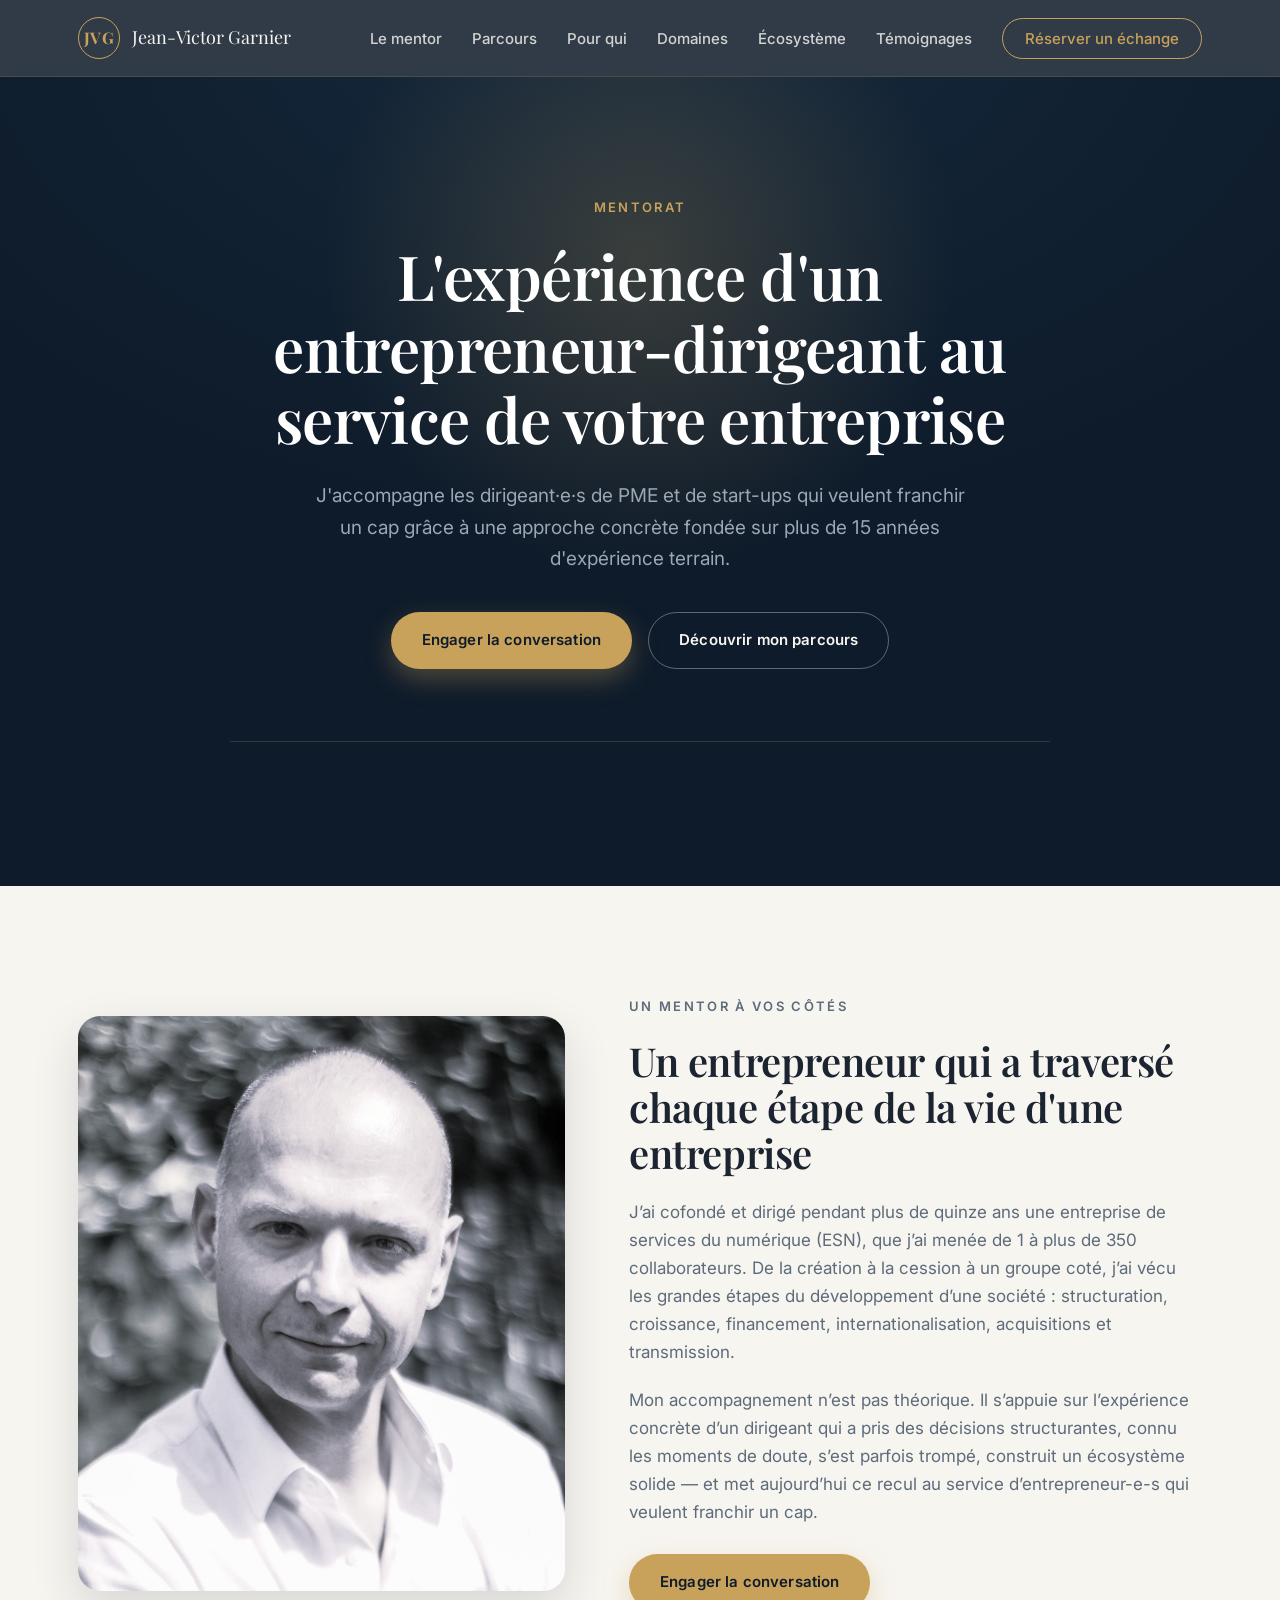
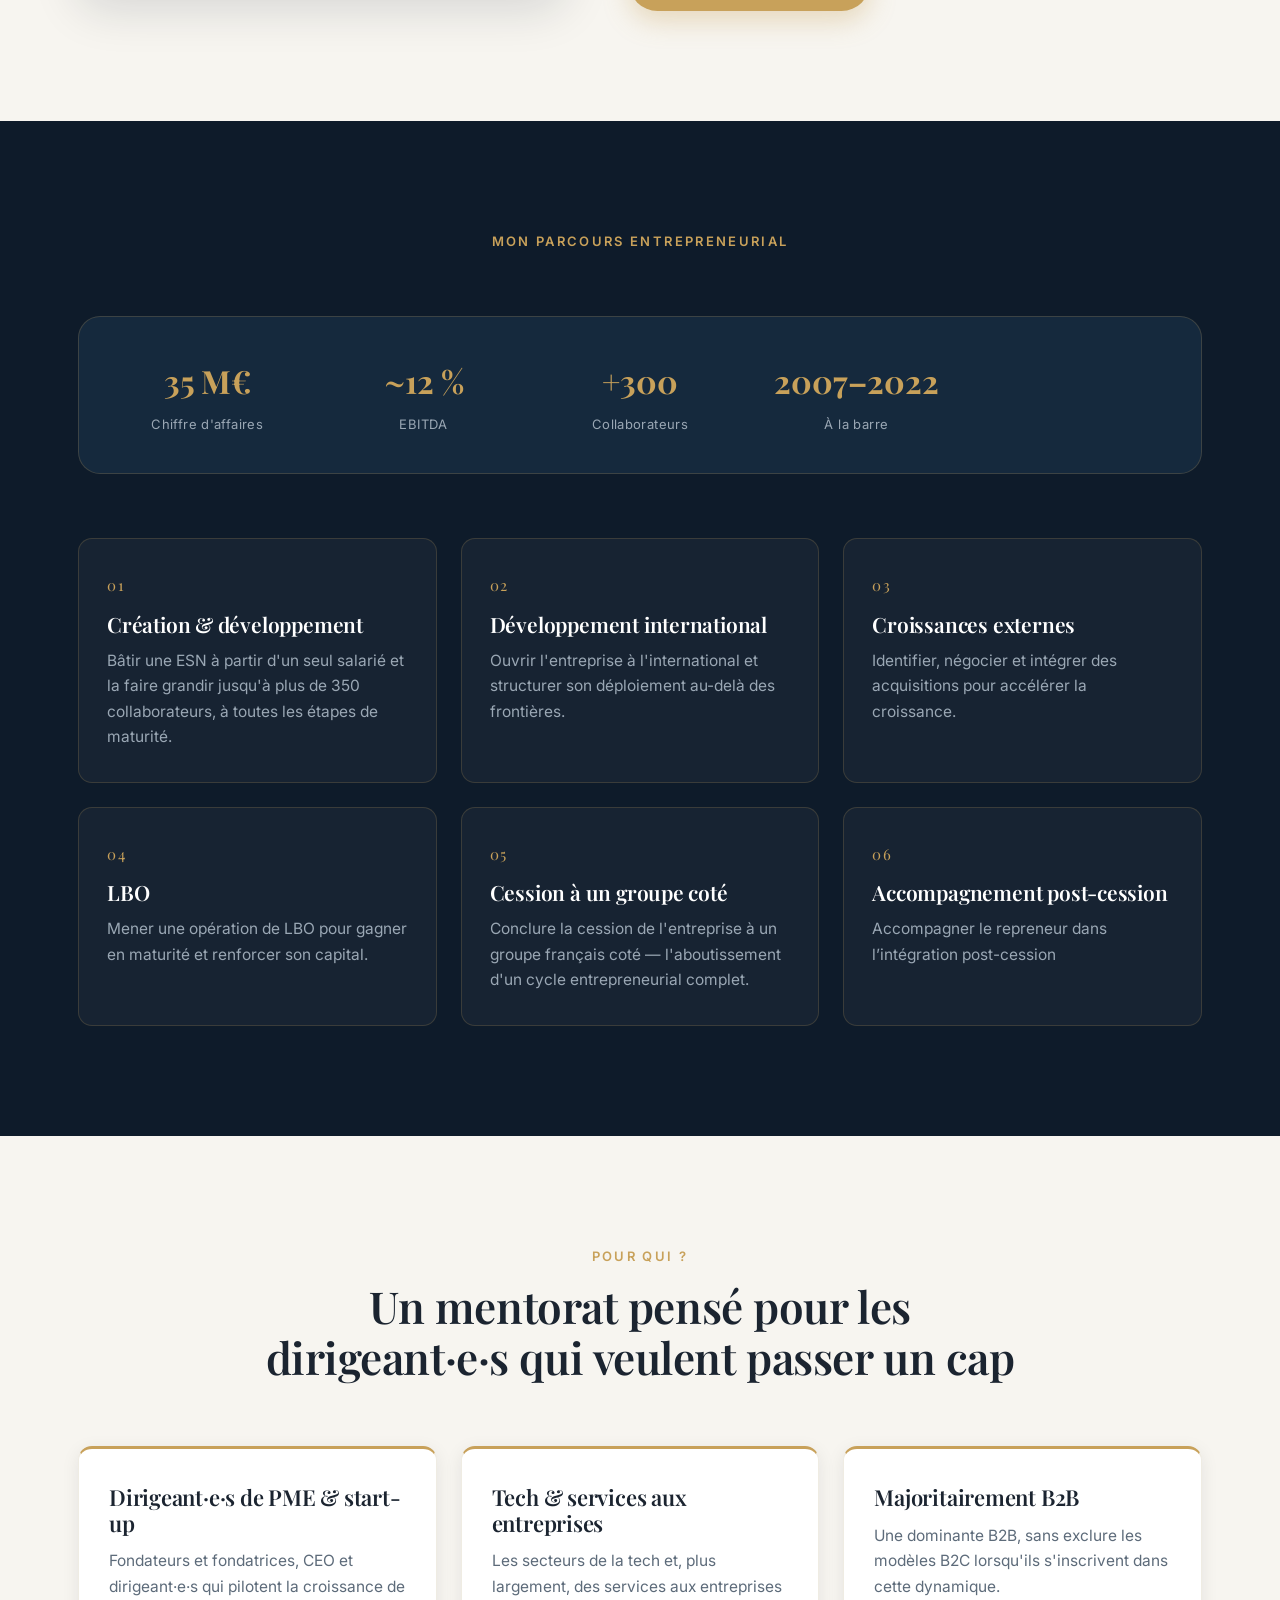
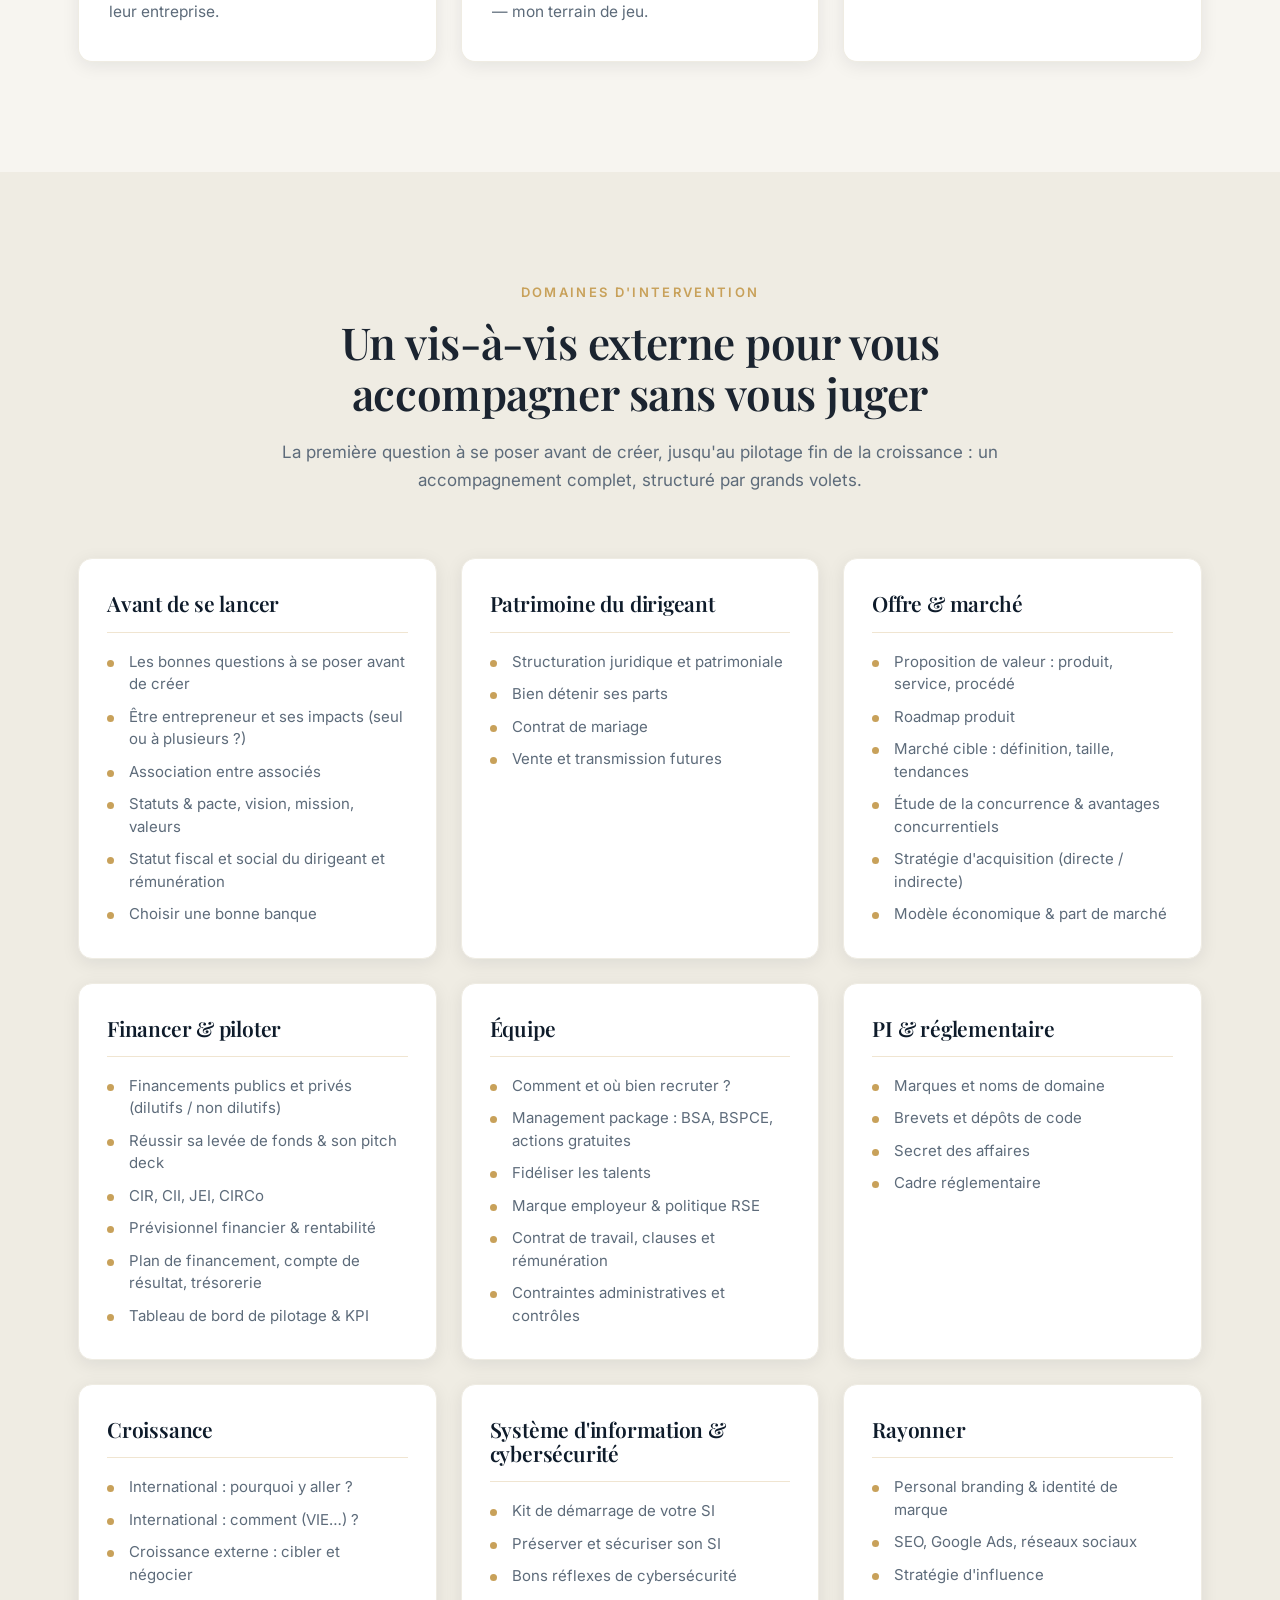
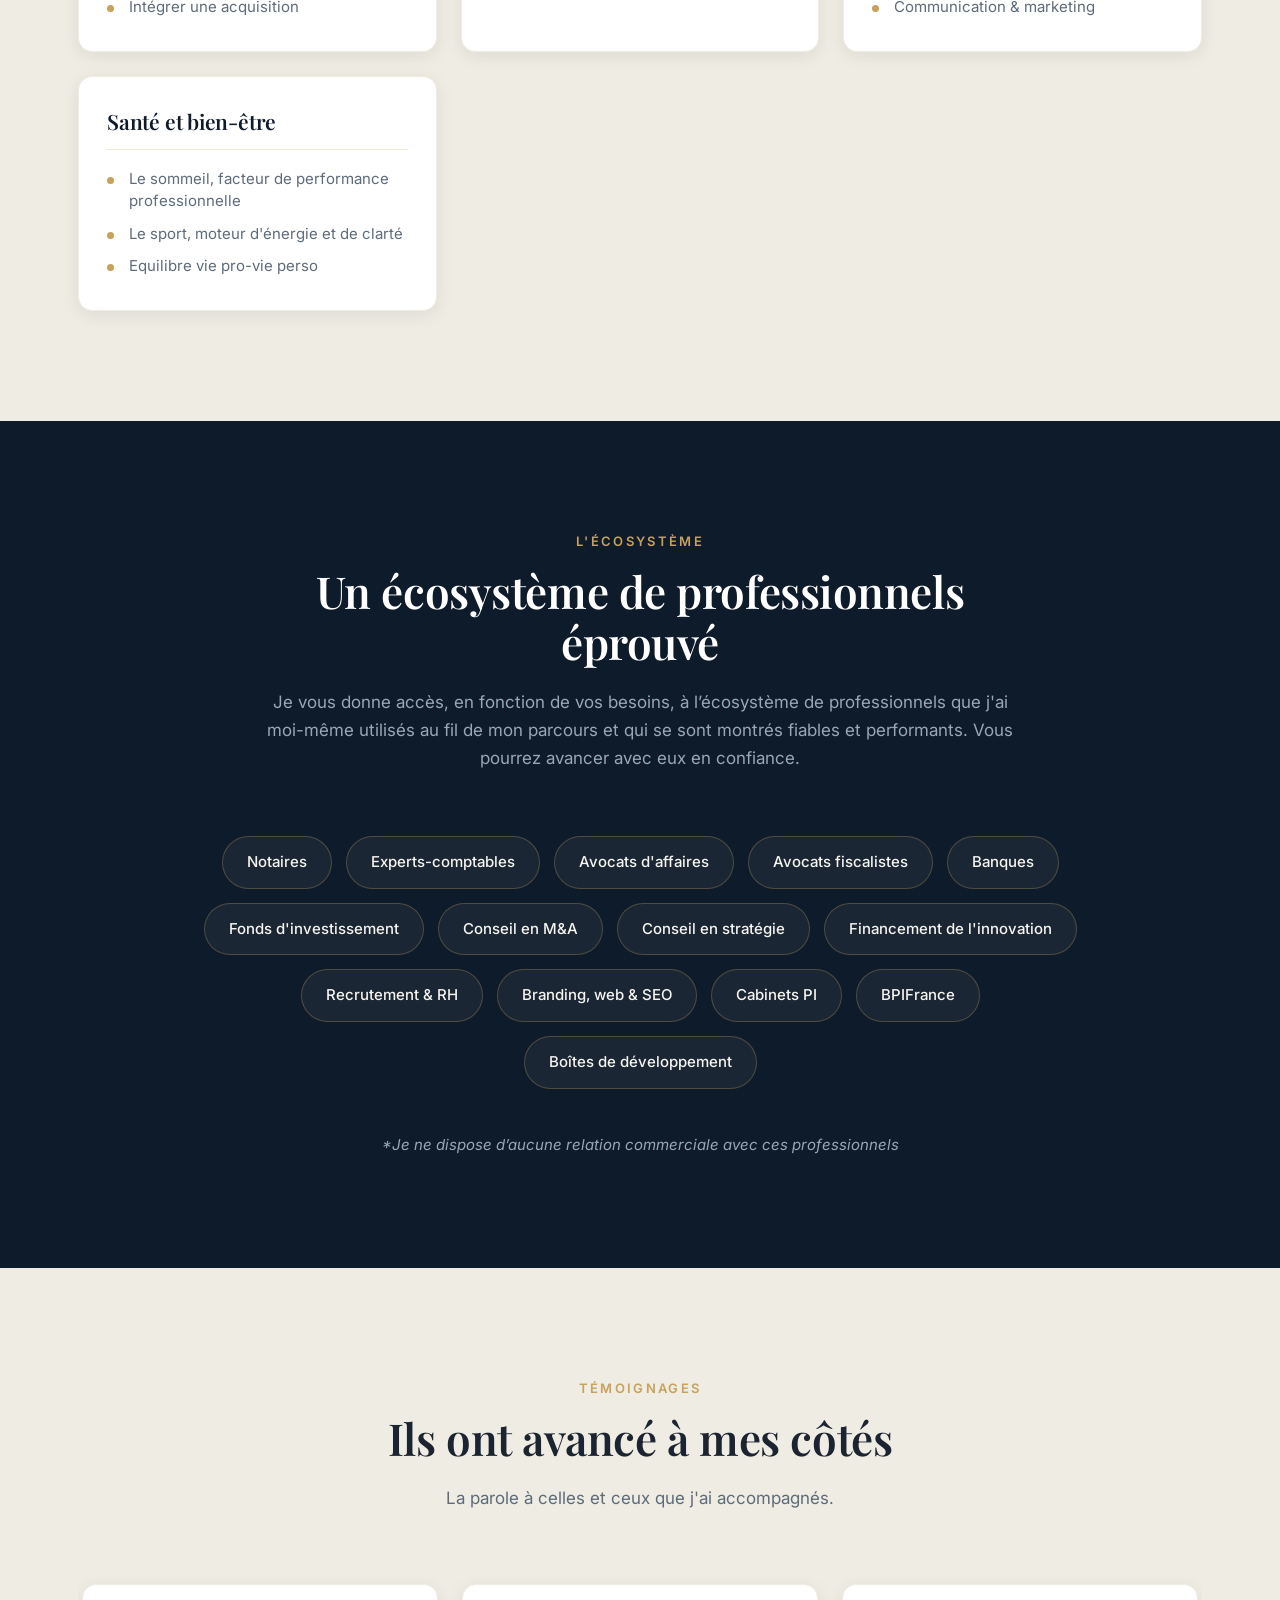
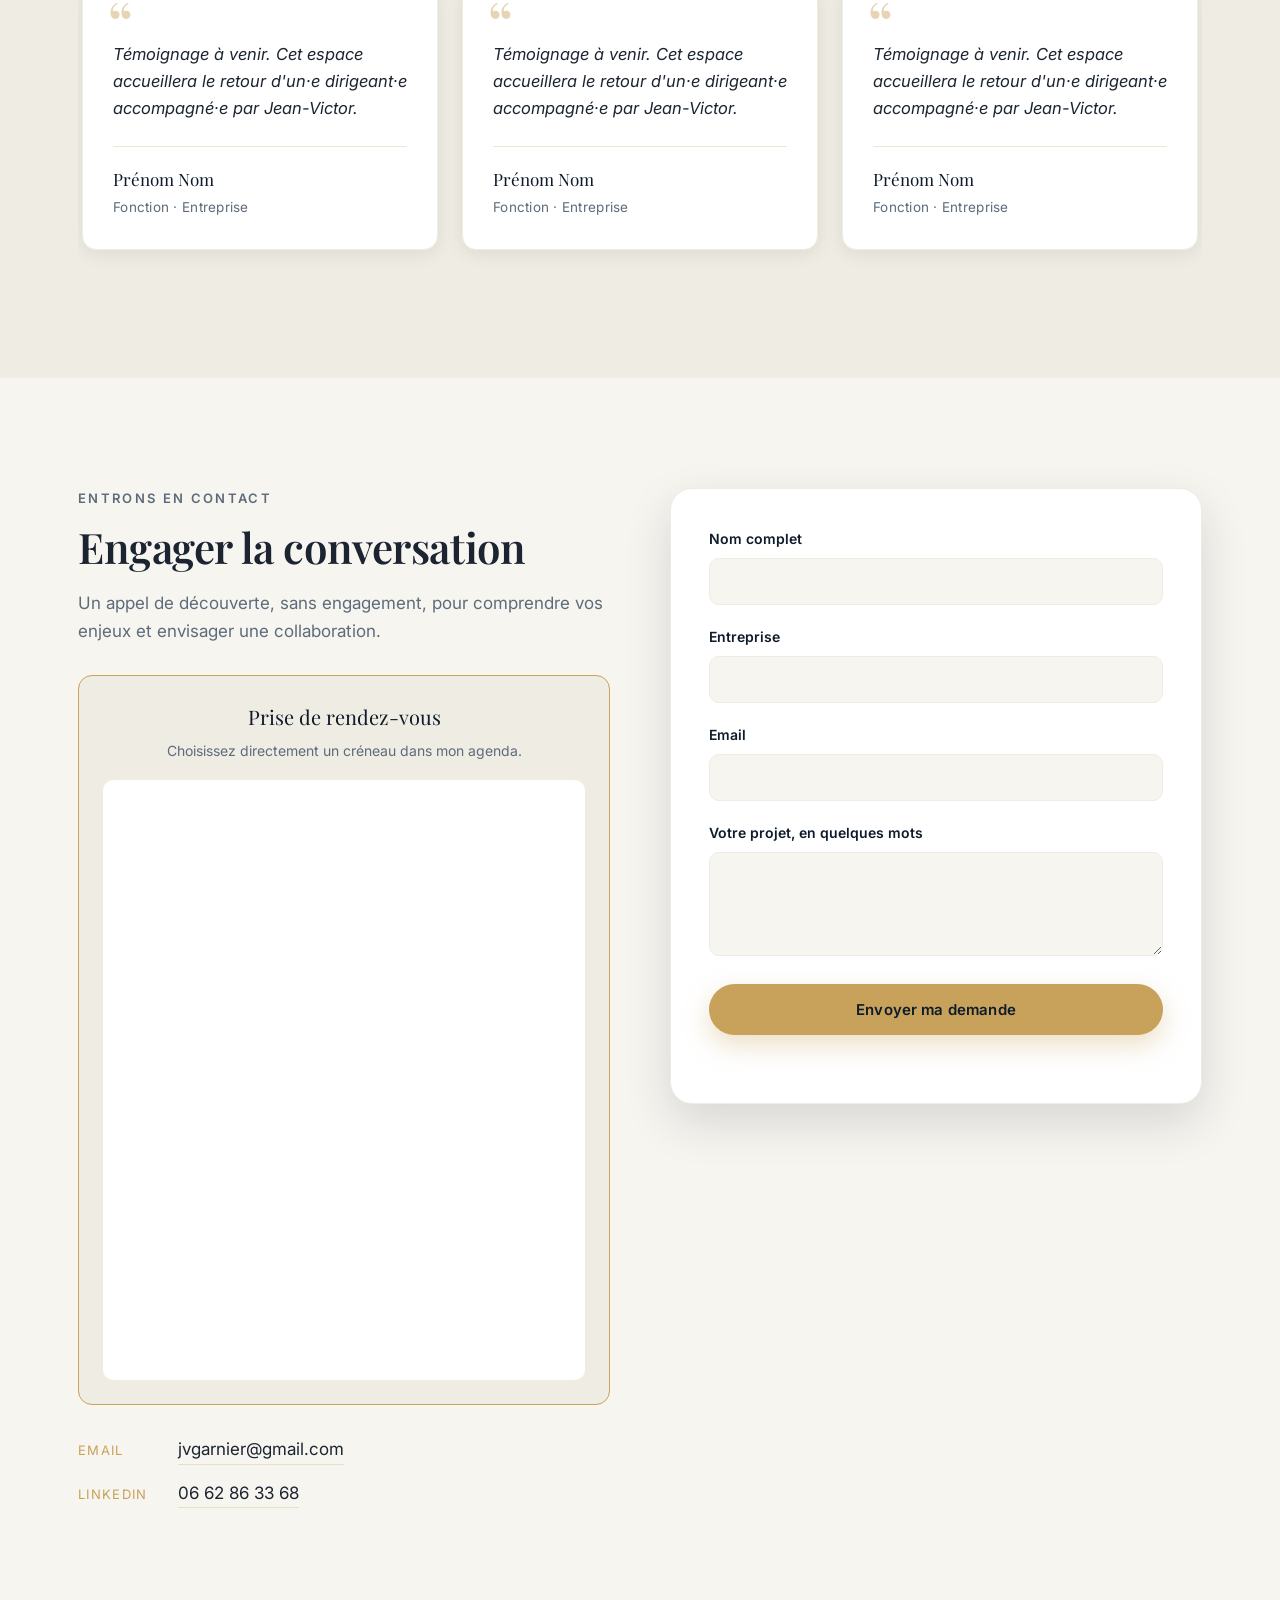
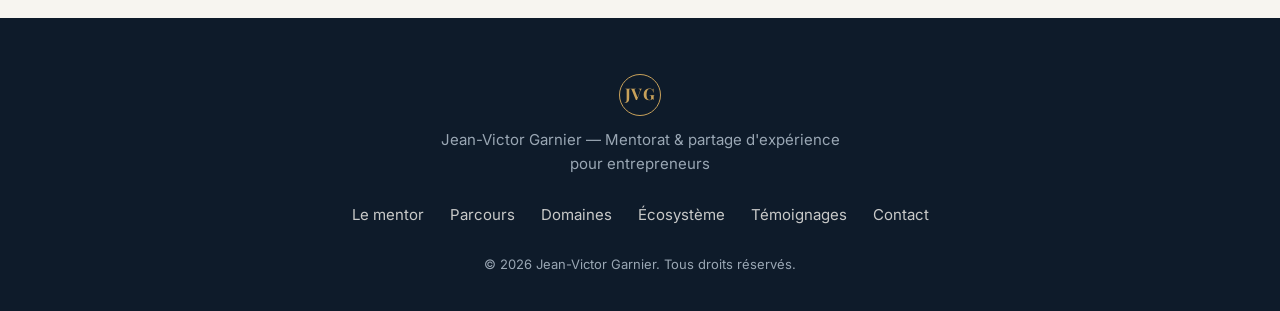
==== commit e5f84327: "Marque de build pour vérifier le déploiement (form detection) Co-Authored-By: Claude Opus 4.8 <norep" ====
--- a/index.html
+++ b/index.html
@@ -12,6 +12,7 @@
   <link href="https://fonts.googleapis.com/css2?family=Playfair+Display:ital,wght@0,500;0,600;0,700;1,500&family=Inter:wght@300;400;500;600&display=swap" rel="stylesheet" />
 
   <link rel="stylesheet" href="css/styles.css?v=3" />
+  <!-- build: build-check-5e31d9dx -->
 </head>
 <body>
 
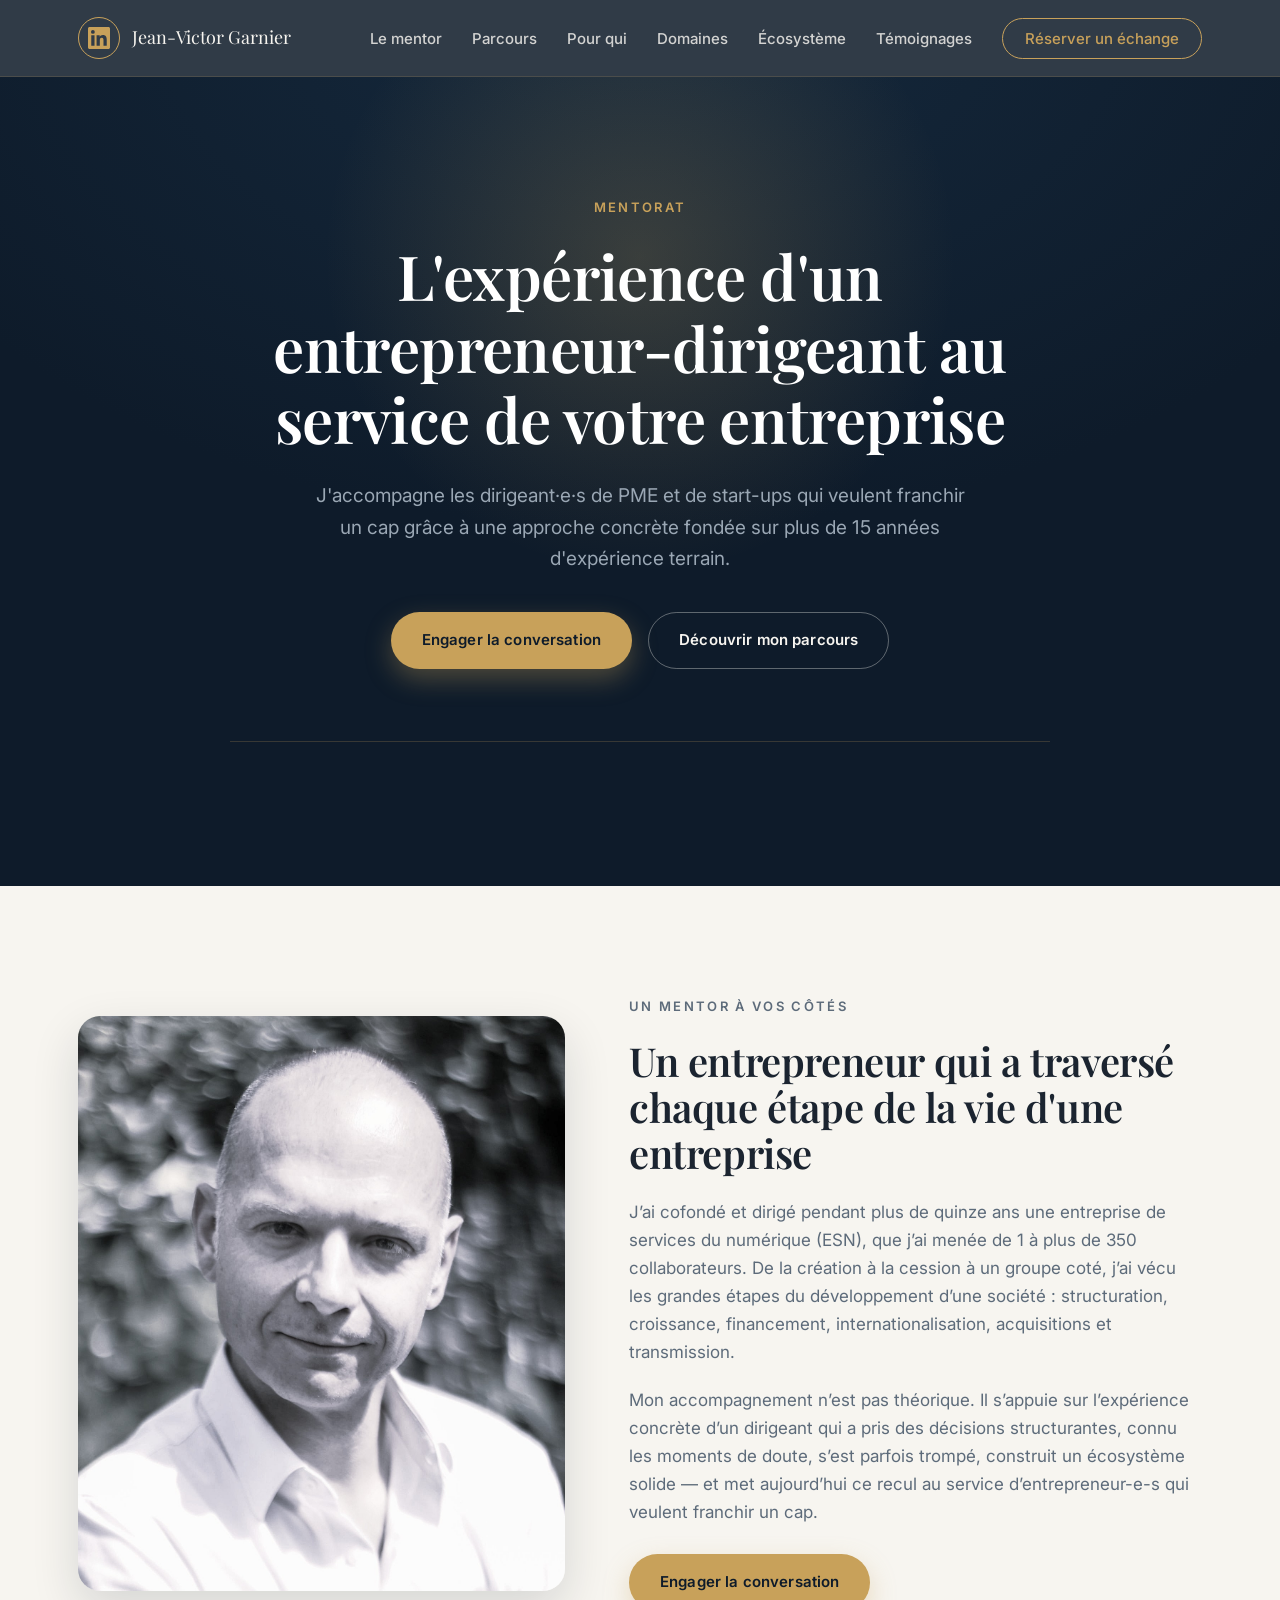
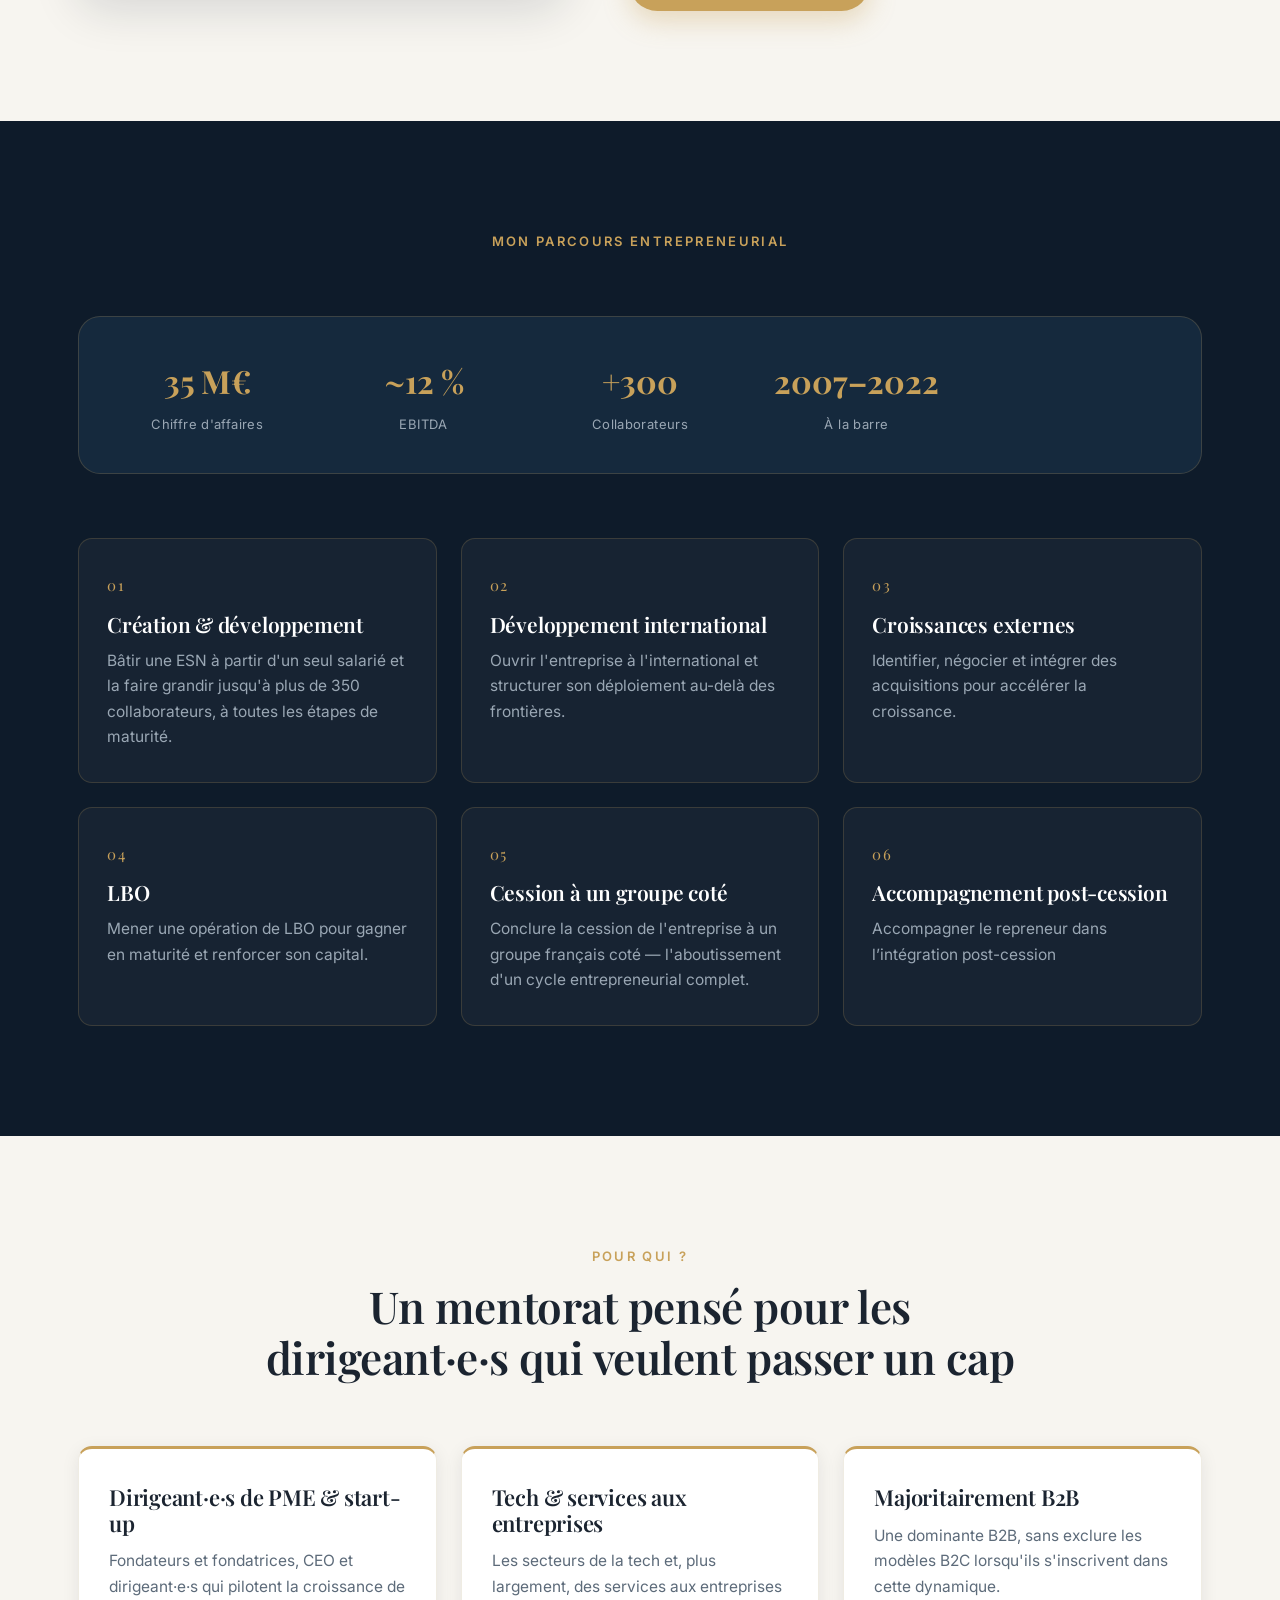
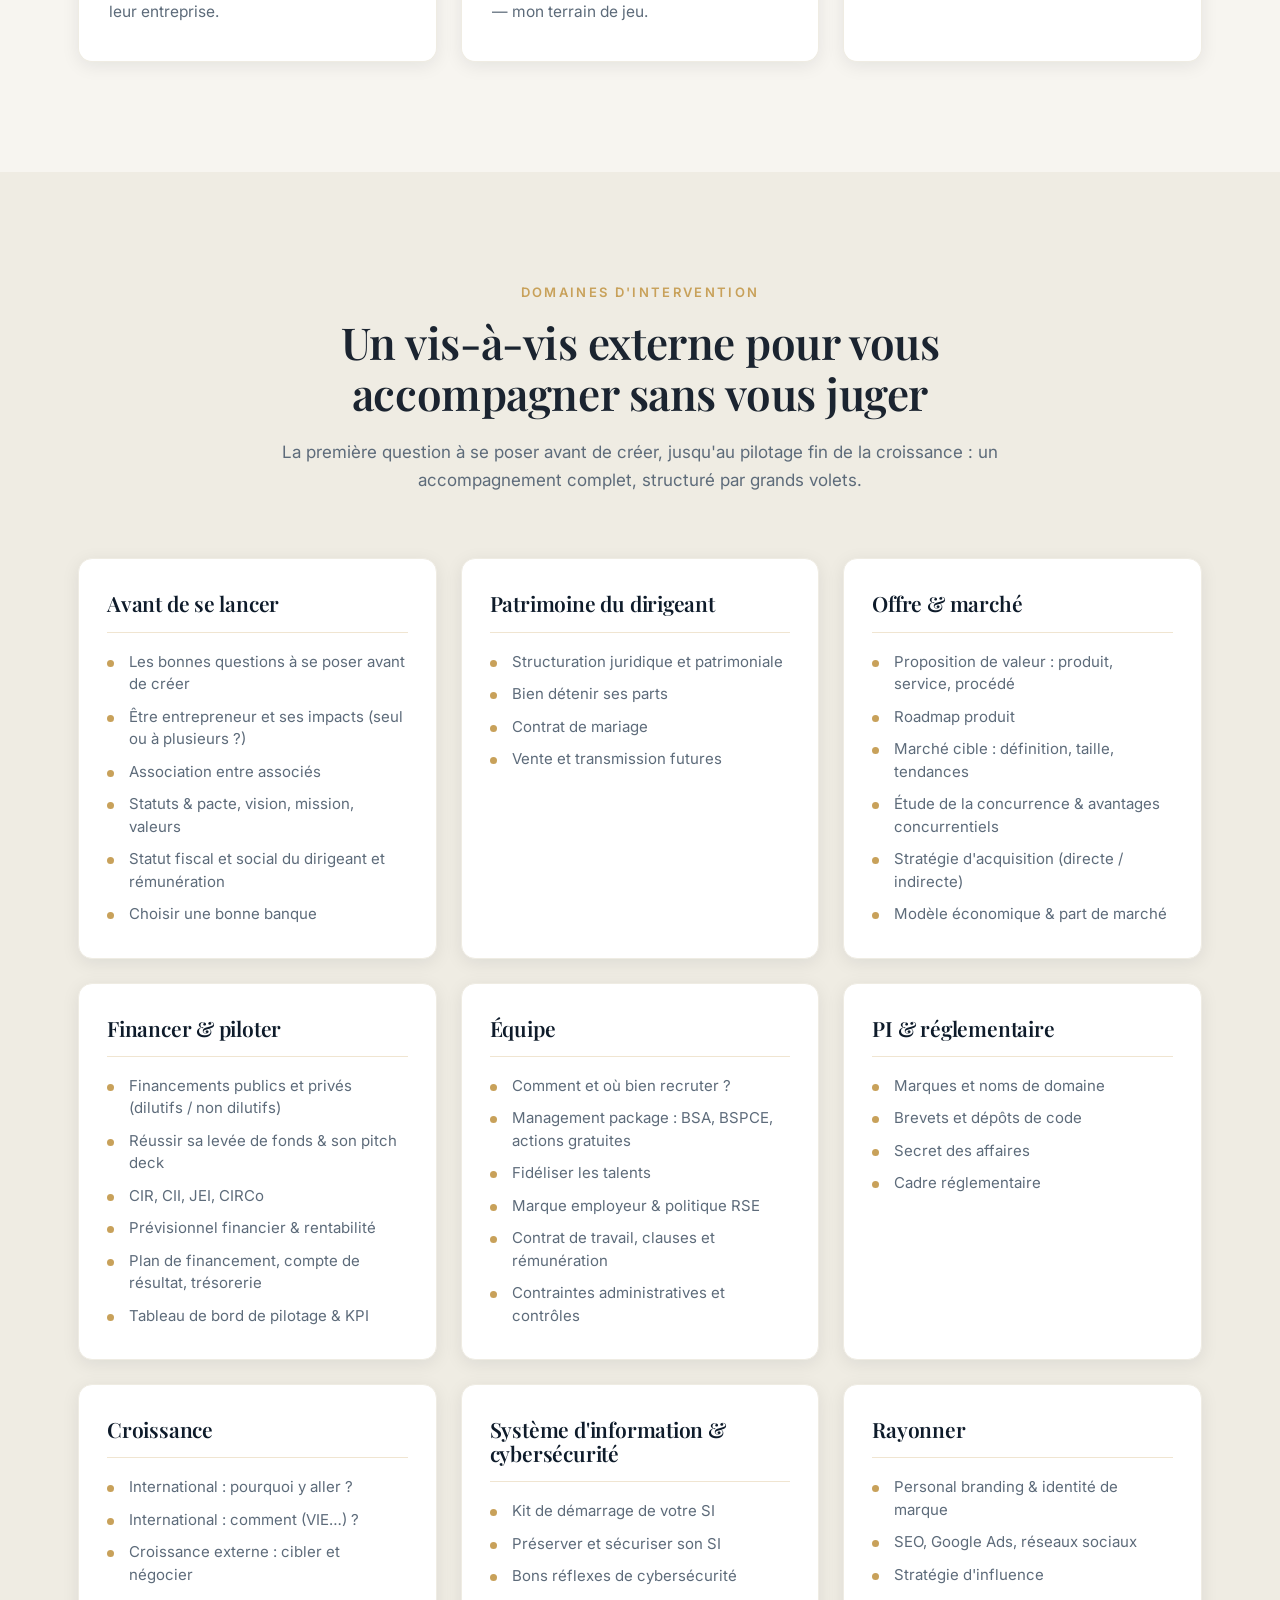
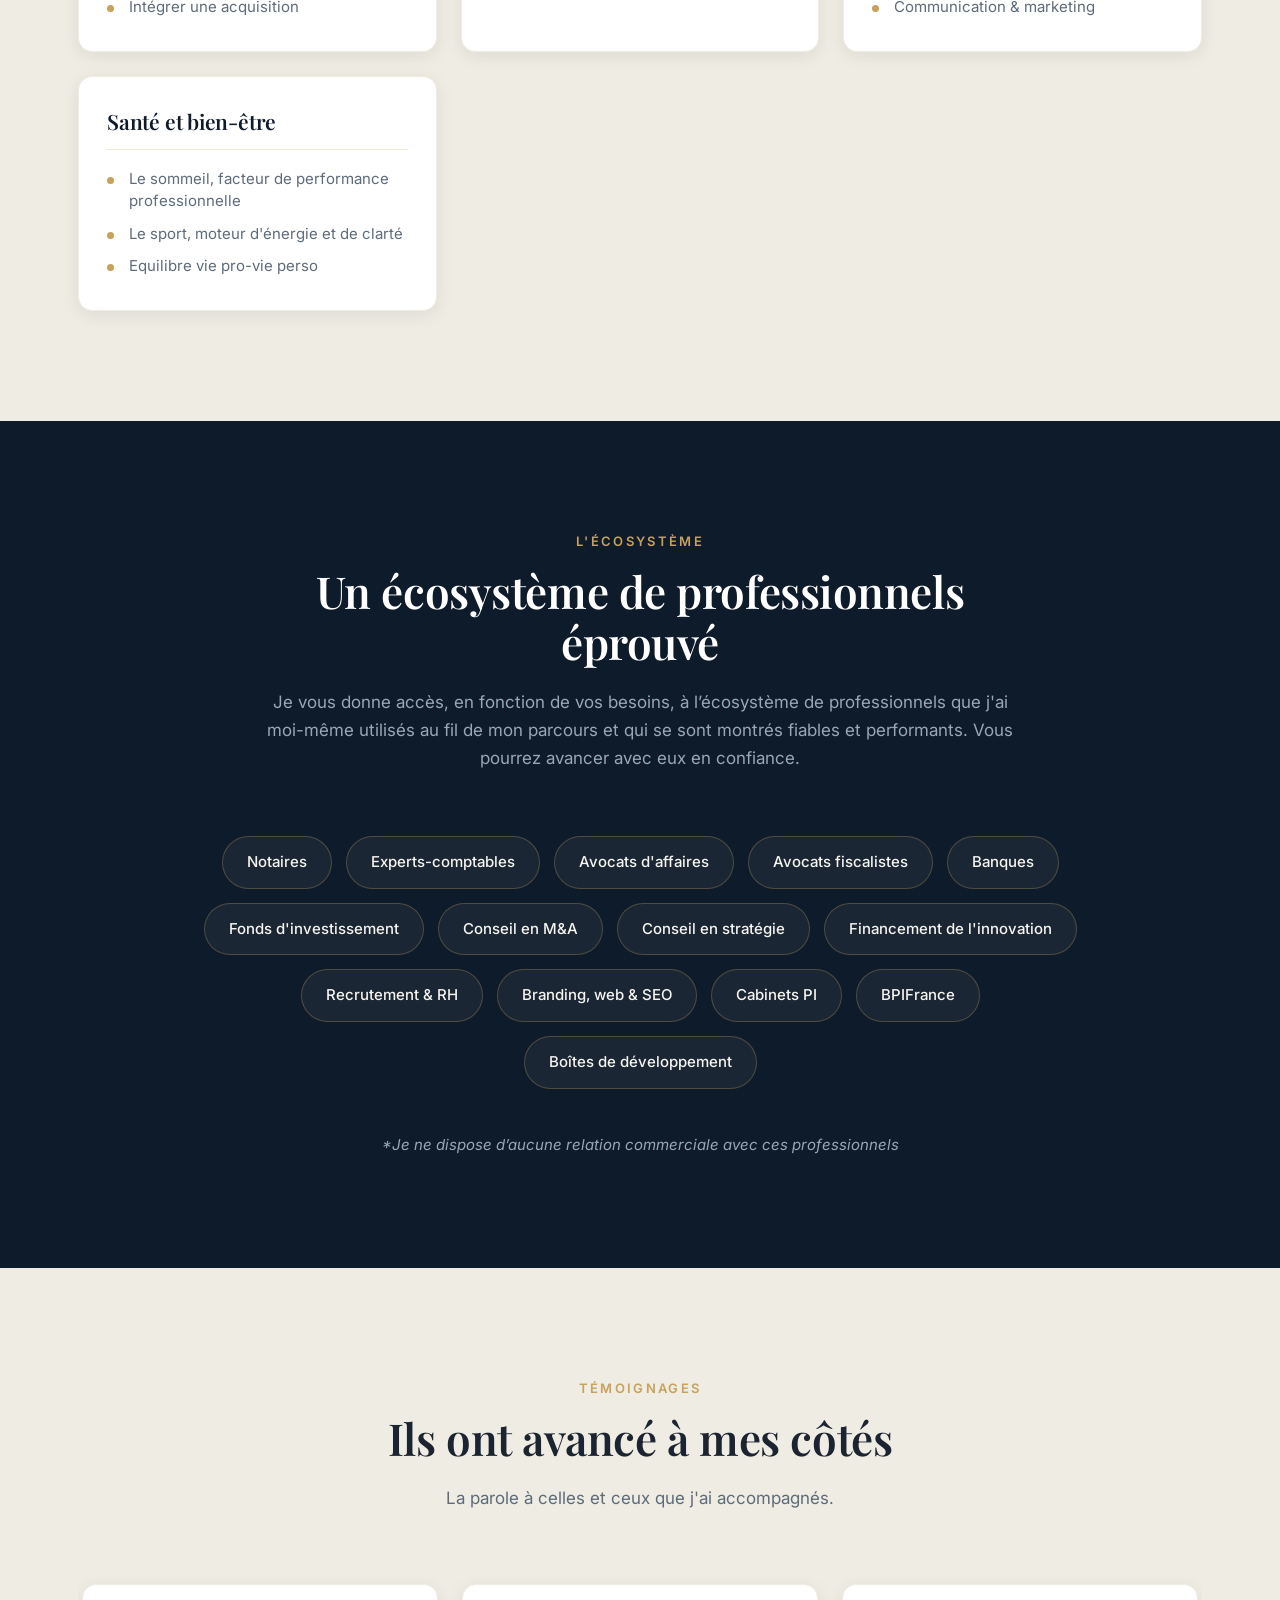
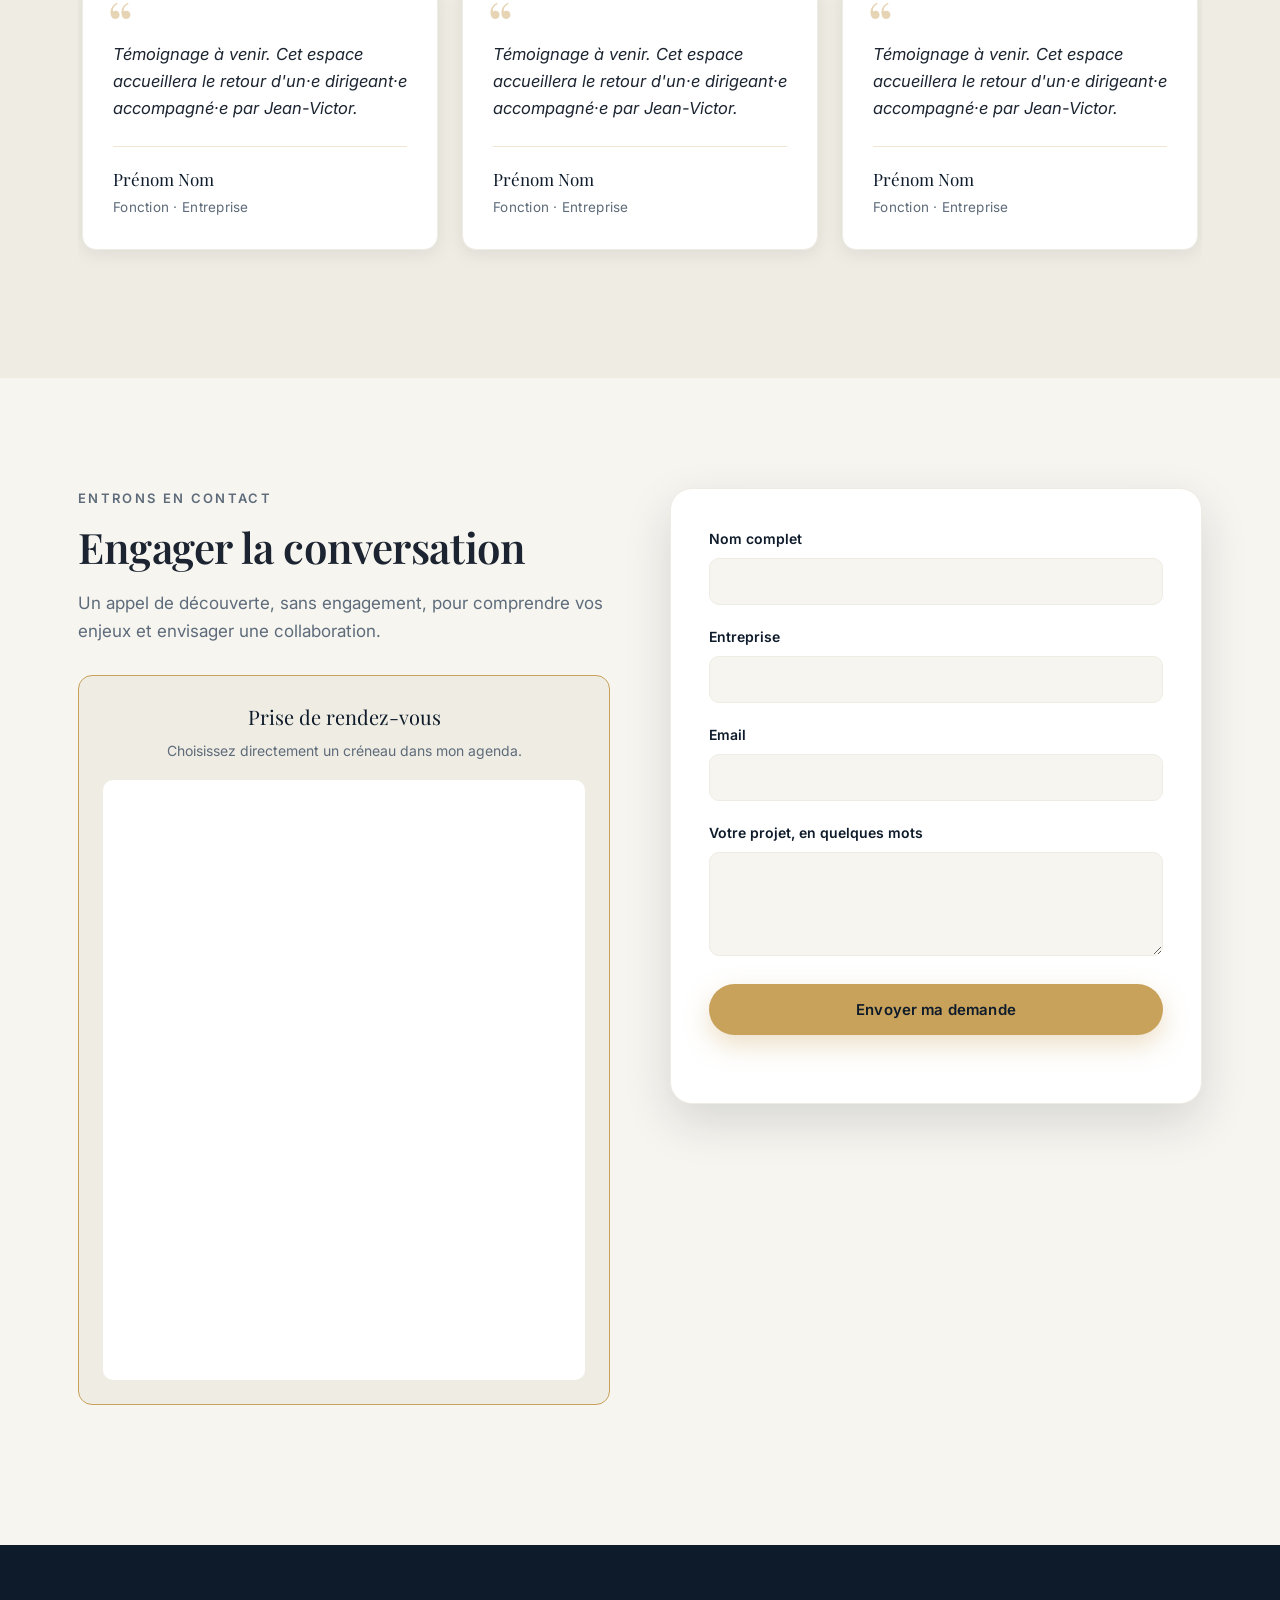
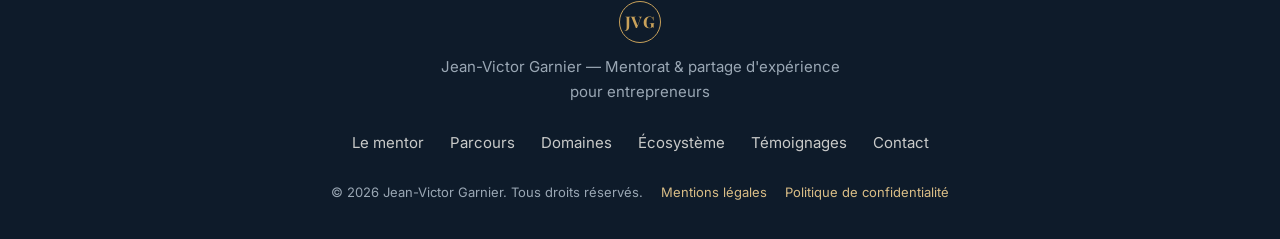
==== commit fc6aecd6: "Logo LinkedIn, carrousel 3-par-3, pages légales et ajustements - En-tête : logo LinkedIn (vers le pr" ====
--- a/index.html
+++ b/index.html
@@ -11,7 +11,7 @@
   <link rel="preconnect" href="https://fonts.gstatic.com" crossorigin />
   <link href="https://fonts.googleapis.com/css2?family=Playfair+Display:ital,wght@0,500;0,600;0,700;1,500&family=Inter:wght@300;400;500;600&display=swap" rel="stylesheet" />
 
-  <link rel="stylesheet" href="css/styles.css?v=3" />
+  <link rel="stylesheet" href="css/styles.css?v=11" />
   <!-- build: build-check-5e31d9dx -->
 </head>
 <body>
@@ -19,10 +19,14 @@
   <!-- ====================== HEADER / NAV ====================== -->
   <header class="site-header" id="top">
     <div class="container header-inner">
-      <a href="#top" class="brand" aria-label="Jean-Victor Garnier — accueil">
-        <span class="brand-mark" id="brand-mark"></span>
-        <span class="brand-name" id="brand-name"></span>
-      </a>
+      <div class="brand">
+        <a href="https://www.linkedin.com/in/jean-victor-garnier-a681671/" target="_blank" rel="noopener noreferrer" class="brand-mark" aria-label="Profil LinkedIn de Jean-Victor Garnier">
+          <svg viewBox="0 0 24 24" width="22" height="22" fill="currentColor" aria-hidden="true">
+            <path d="M20.45 20.45h-3.56v-5.57c0-1.33-.02-3.04-1.85-3.04-1.85 0-2.14 1.45-2.14 2.94v5.67H9.35V9h3.41v1.56h.05c.48-.9 1.64-1.85 3.37-1.85 3.6 0 4.27 2.37 4.27 5.46v6.28zM5.34 7.43a2.07 2.07 0 1 1 0-4.14 2.07 2.07 0 0 1 0 4.14zM7.12 20.45H3.56V9h3.56v11.45zM22.22 0H1.77C.79 0 0 .77 0 1.73v20.54C0 23.22.79 24 1.77 24h20.45c.98 0 1.78-.78 1.78-1.73V1.73C24 .77 23.2 0 22.22 0z"/>
+          </svg>
+        </a>
+        <a href="#top" class="brand-name" id="brand-name" aria-label="Jean-Victor Garnier — accueil"></a>
+      </div>
 
       <nav class="nav" aria-label="Navigation principale">
         <button class="nav-toggle" aria-expanded="false" aria-controls="nav-menu" aria-label="Ouvrir le menu">
@@ -35,7 +39,7 @@
           <li><a href="#domaines">Domaines</a></li>
           <li><a href="#ecosysteme">Écosystème</a></li>
           <li><a href="#temoignages">Témoignages</a></li>
-          <li><a href="#contact" class="nav-cta">Réserver un échange</a></li>
+          <li><a href="#contact" class="nav-cta" id="nav-cta">Réserver un échange</a></li>
         </ul>
       </nav>
     </div>
@@ -164,11 +168,6 @@
             <p class="booking-desc" id="booking-desc"></p>
             <div class="booking-embed" id="booking-embed"></div>
           </div>
-
-          <ul class="contact-coords reveal">
-            <li><span>Email</span><a id="contact-email" href="mailto:contact@example.com"></a></li>
-            <li><span>LinkedIn</span><a id="contact-linkedin" href="#"></a></li>
-          </ul>
         </div>
 
         <form class='contact-form reveal' id='contact-form' method='POST' name='contact' data-netlify='true' netlify-honeypot='bot-field' novalidate>
@@ -215,11 +214,15 @@
         <a href="#temoignages">Témoignages</a>
         <a href="#contact">Contact</a>
       </nav>
-      <p class="footer-legal">© <span id="year"></span> Jean-Victor Garnier. Tous droits réservés.</p>
+      <p class="footer-legal">
+        © <span id="year"></span> Jean-Victor Garnier. Tous droits réservés.
+        <a href="mentions-legales.html">Mentions légales</a>
+        <a href="confidentialite.html">Politique de confidentialité</a>
+      </p>
     </div>
   </footer>
 
-  <script src="js/main.js?v=3"></script>
-  <script src="js/render.js?v=3"></script>
+  <script src="js/main.js?v=5"></script>
+  <script src="js/render.js?v=10"></script>
 </body>
 </html>
--- a/css/styles.css
+++ b/css/styles.css
@@ -110,7 +110,9 @@
   font-size: 16px;
   color: var(--gold);
   letter-spacing: 0.02em;
-}
+  transition: background 0.25s, color 0.25s;
+}
+.brand-mark:hover { background: var(--gold); color: var(--navy); }
 .brand-name { font-family: var(--serif); font-size: 18px; color: var(--cream); }
 
 .nav-menu { display: flex; align-items: center; gap: 30px; }
@@ -318,7 +320,7 @@
   display: flex;
   gap: 24px;
   overflow-x: auto;
-  scroll-snap-type: x mandatory;
+  scroll-snap-type: x proximity;
   scroll-behavior: smooth;
   padding: 8px 4px 18px;
   -ms-overflow-style: none;
@@ -457,6 +459,22 @@
 .footer-nav a { color: var(--cream); opacity: 0.8; font-size: 15px; }
 .footer-nav a:hover { opacity: 1; color: var(--gold-soft); }
 .footer-legal { margin: 0; font-size: 13px; color: var(--muted-light); }
+.footer-legal a { color: var(--gold-soft); margin-left: 14px; }
+.footer-legal a:hover { color: var(--gold); }
+
+/* Pages légales (mentions légales, confidentialité) */
+.legal { max-width: 820px; margin: 0 auto; }
+.legal-back { display: inline-block; margin-bottom: 28px; color: var(--gold); font-size: 14px; }
+.legal-back:hover { color: var(--navy); }
+.legal h1 { font-size: clamp(30px, 4vw, 44px); margin: 0 0 8px; }
+.legal h2 { font-family: var(--serif); font-size: 22px; color: var(--navy); margin: 38px 0 12px; }
+.legal p, .legal li { color: var(--ink); line-height: 1.7; }
+.legal p { margin: 0 0 14px; }
+.legal ul { margin: 0 0 14px; padding-left: 22px; }
+.legal li { margin-bottom: 6px; }
+.legal a { color: var(--gold); }
+.legal a:hover { color: var(--navy); }
+.legal .legal-updated { margin-top: 36px; font-size: 13px; color: var(--muted); font-style: italic; }
 
 /* ---------- Reveal animation ---------- */
 .reveal { opacity: 0; transform: translateY(24px); transition: opacity 0.7s var(--ease), transform 0.7s var(--ease); }
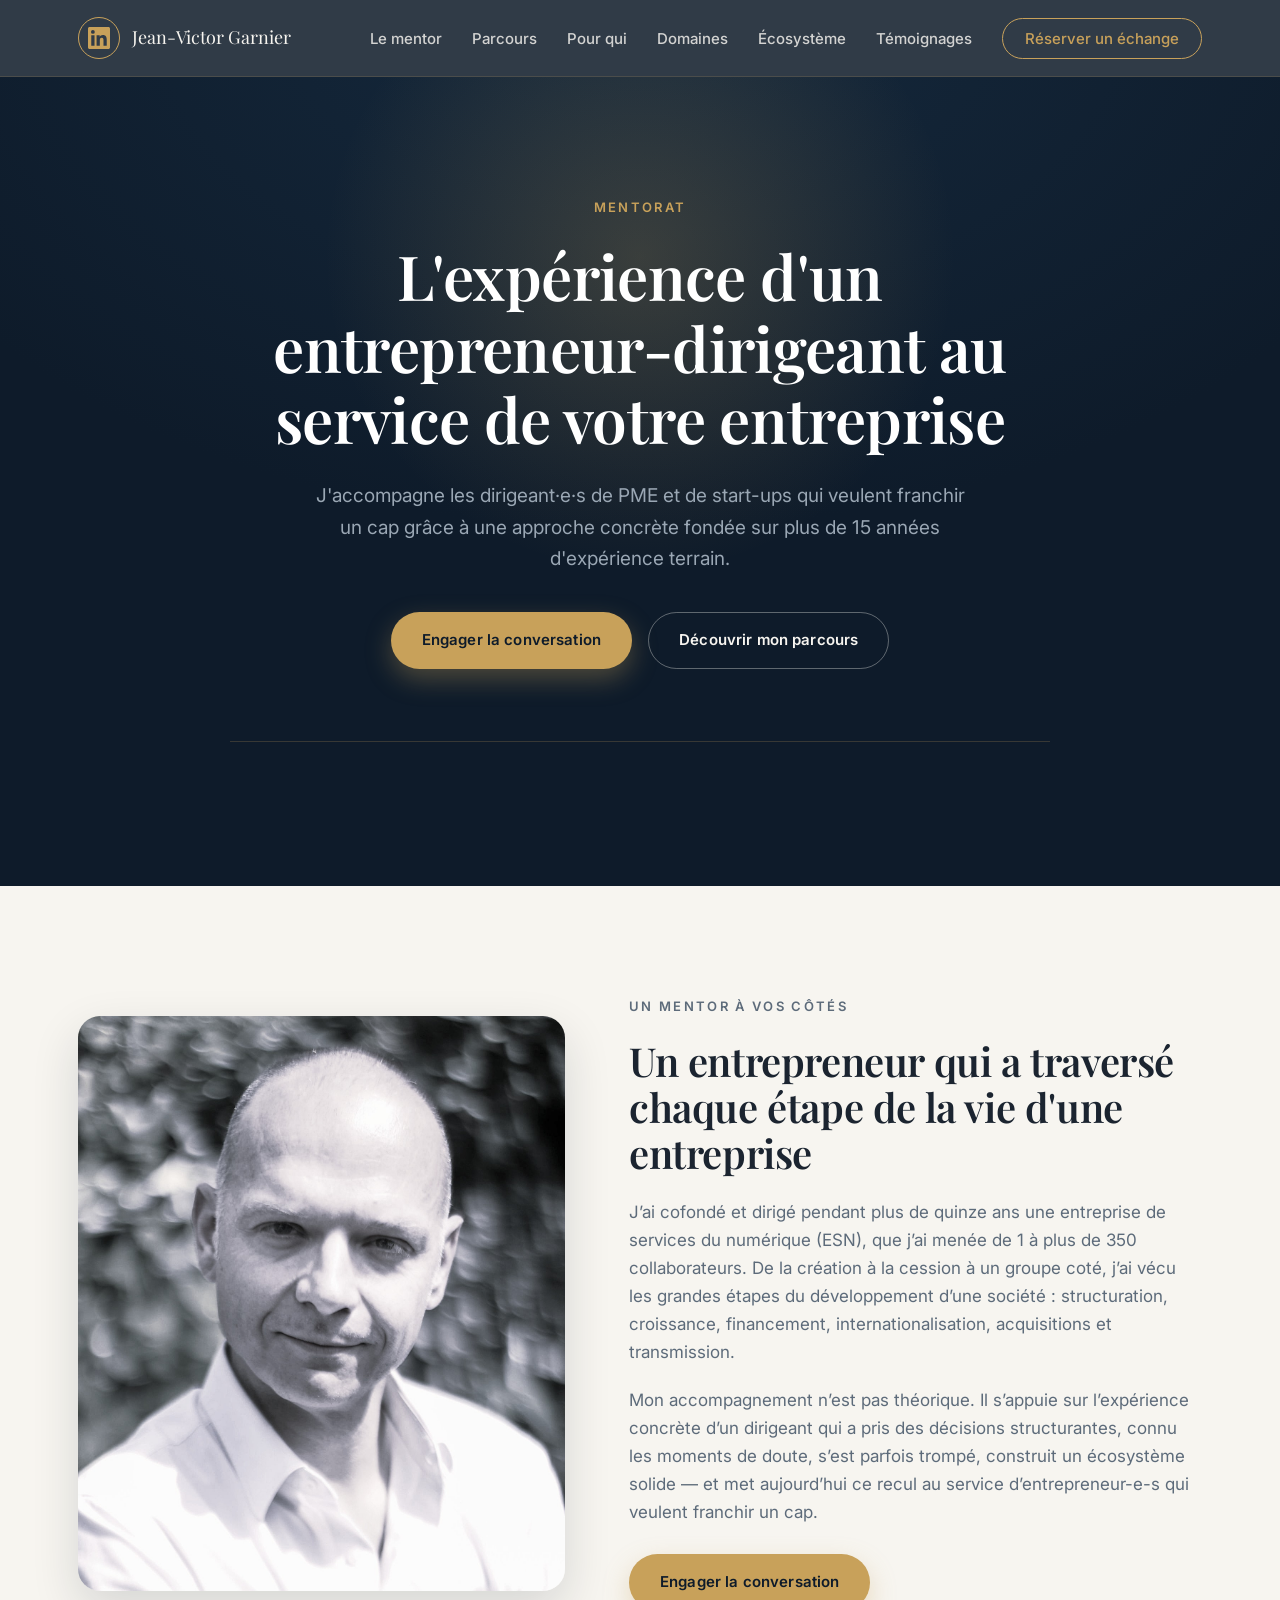
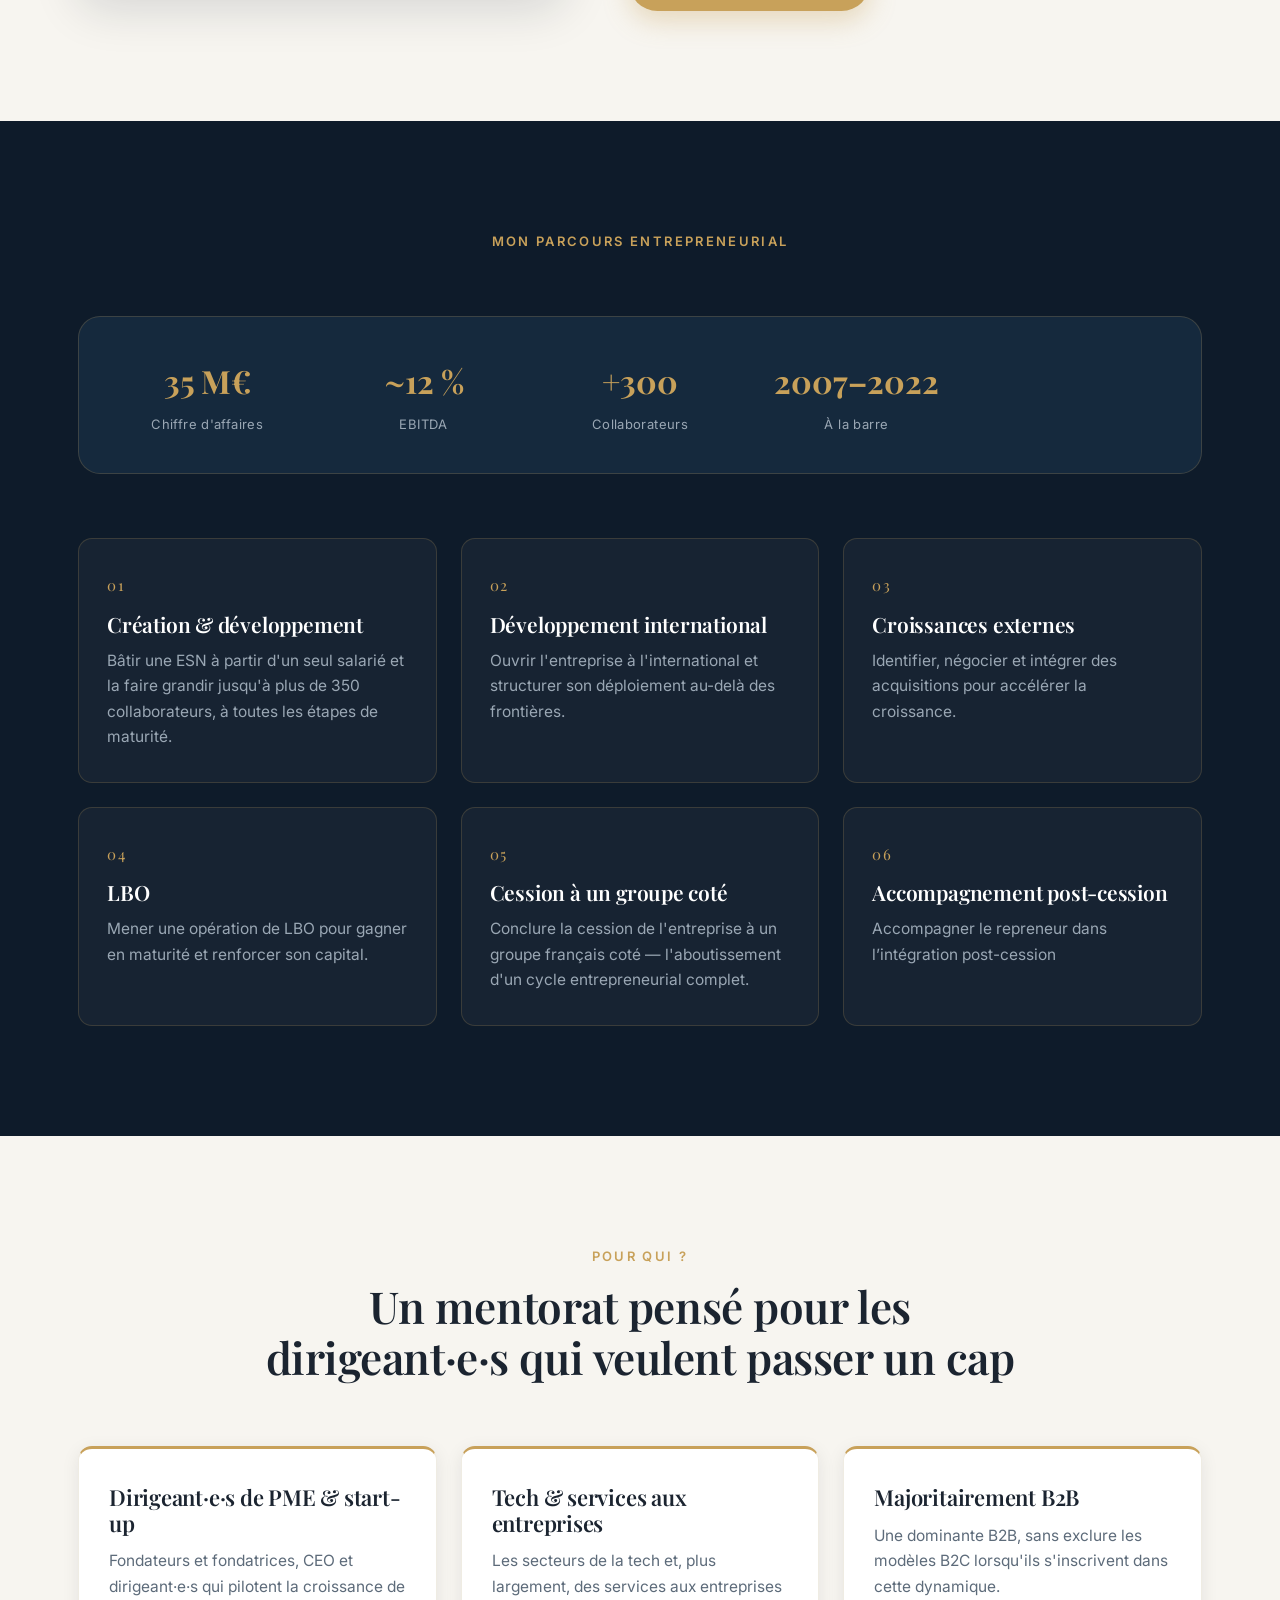
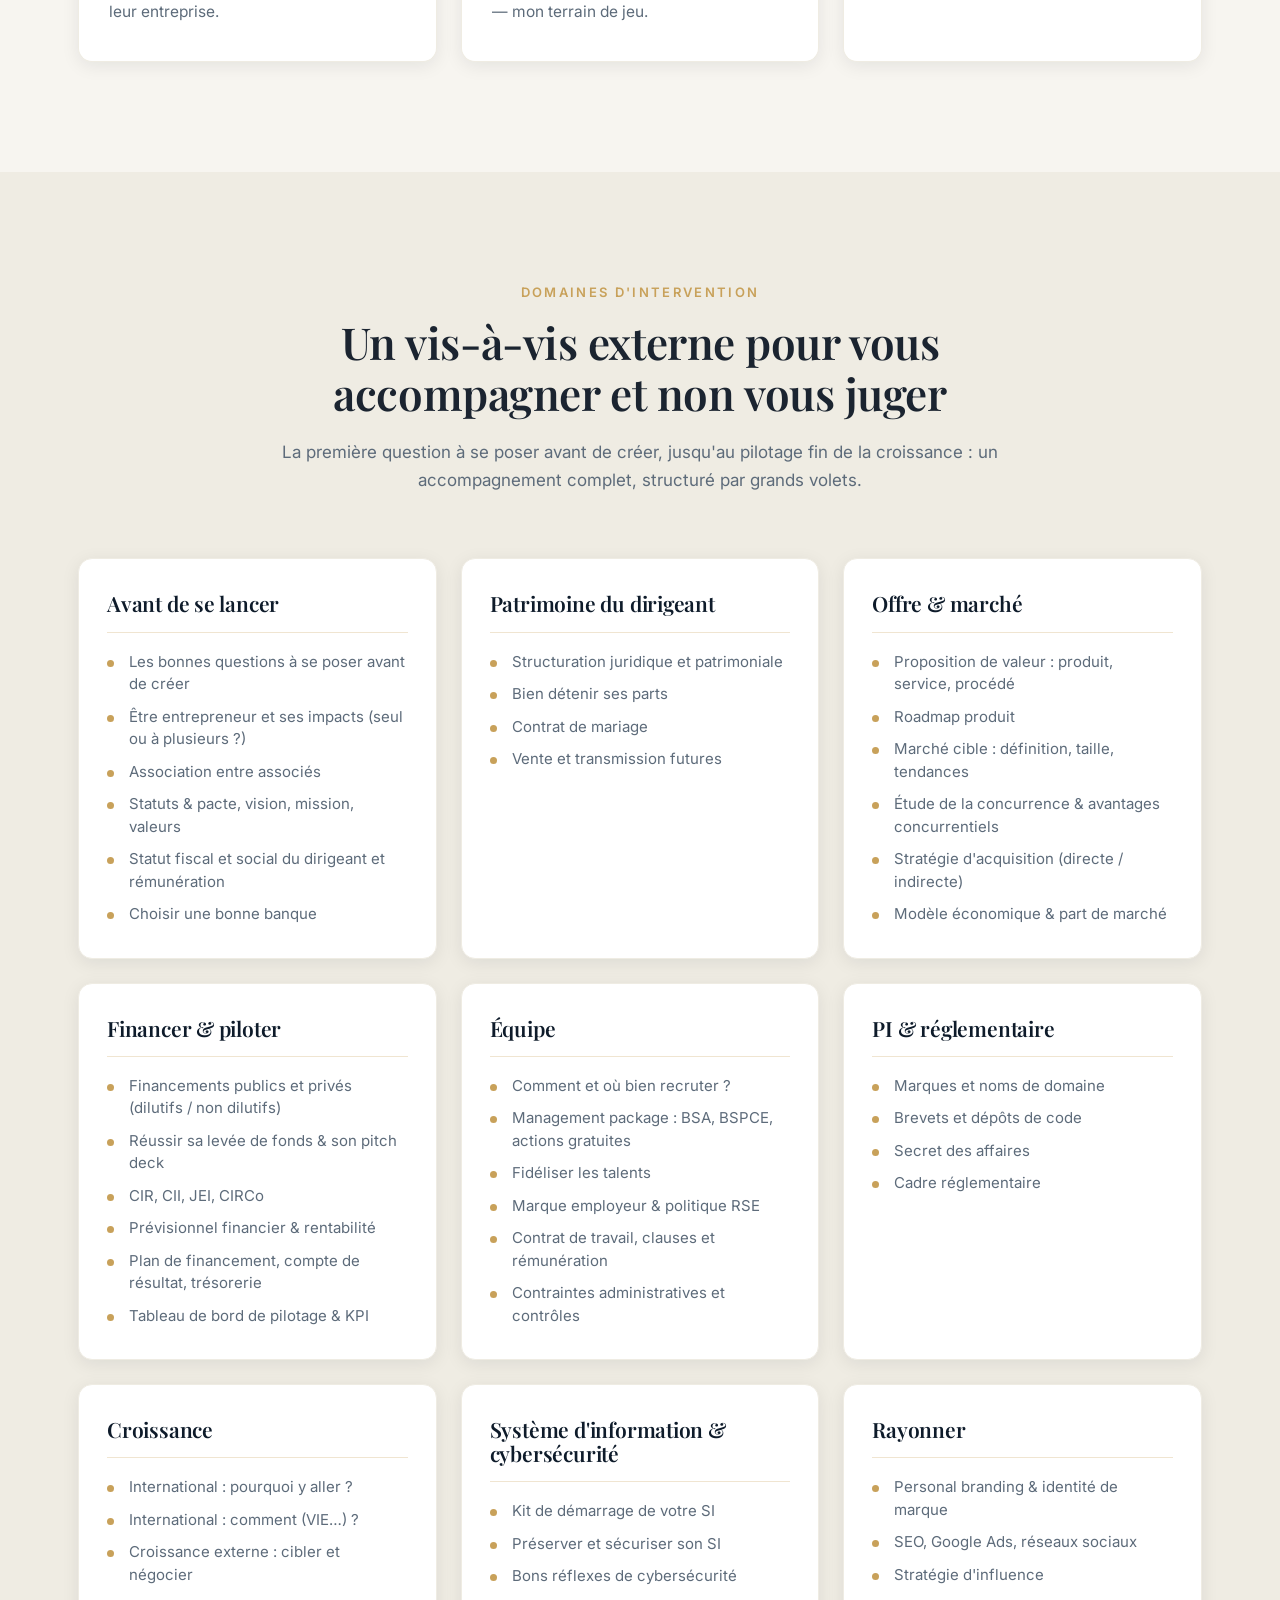
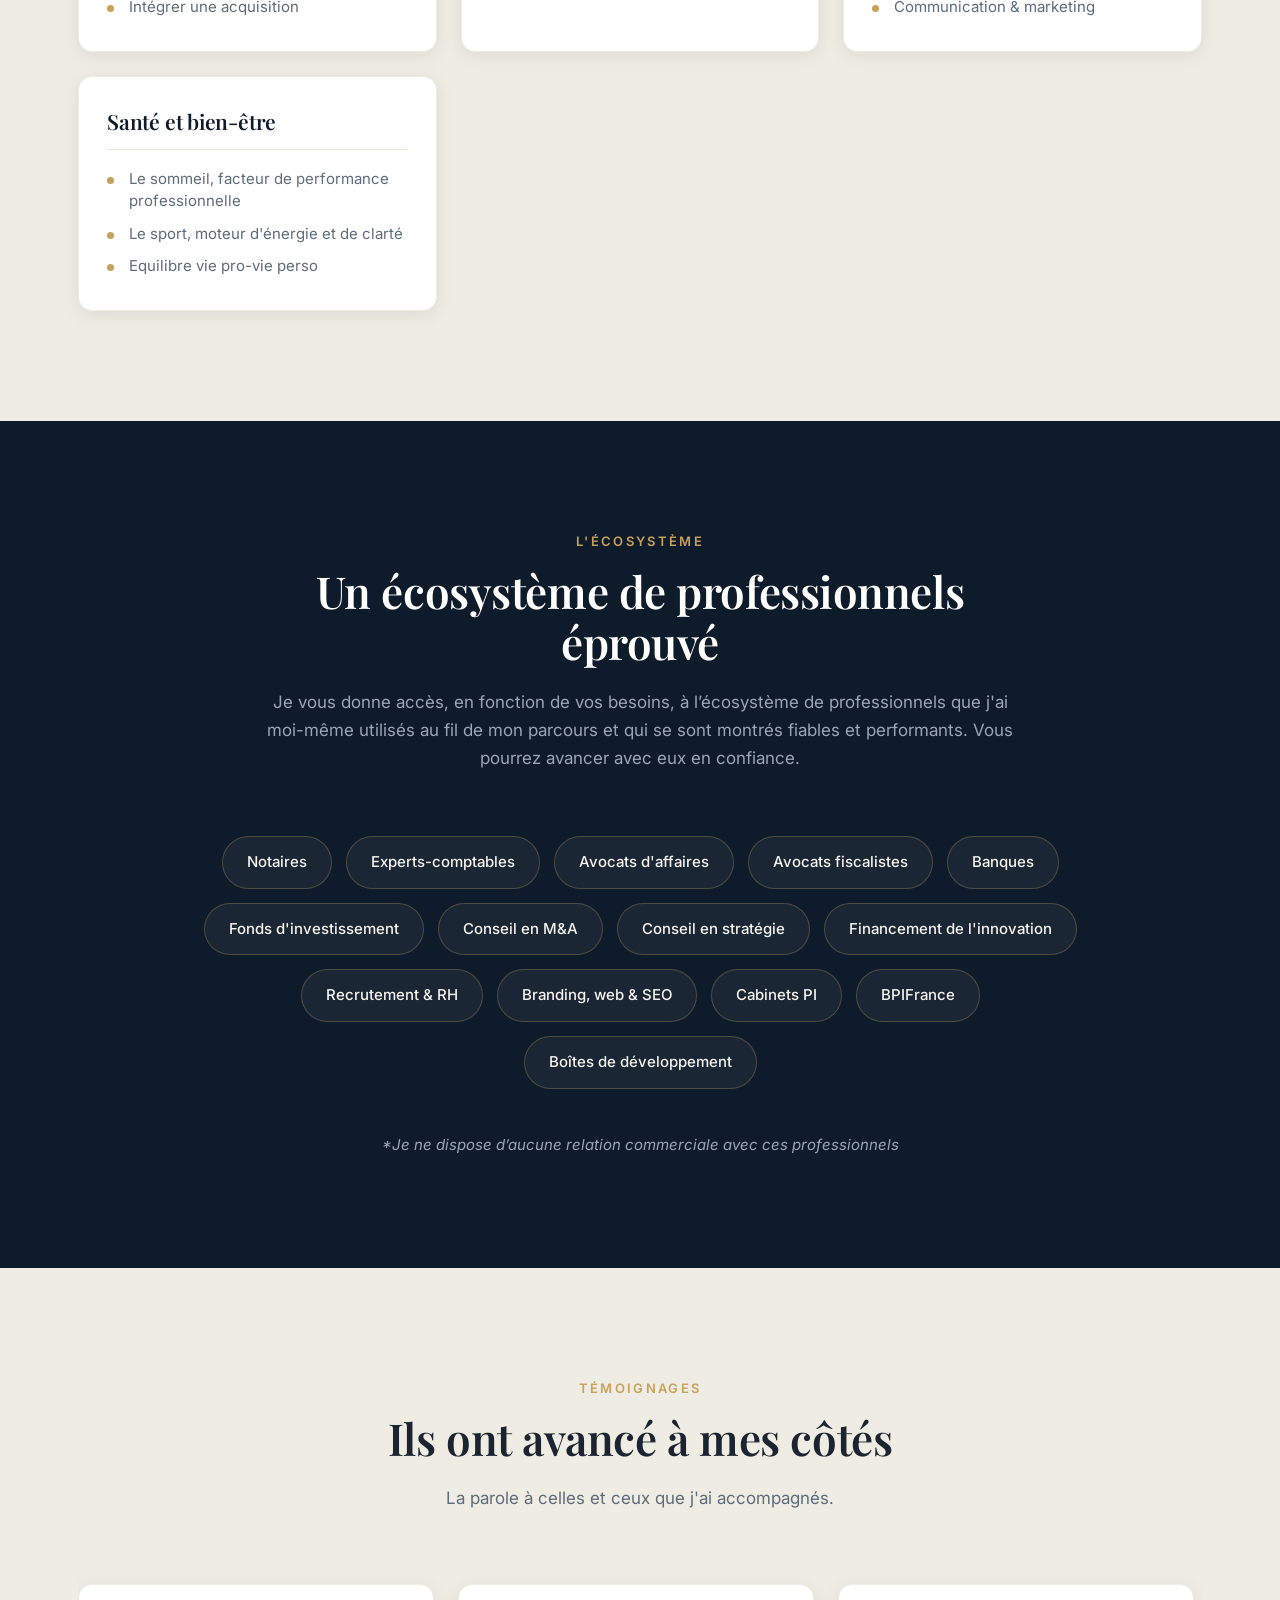
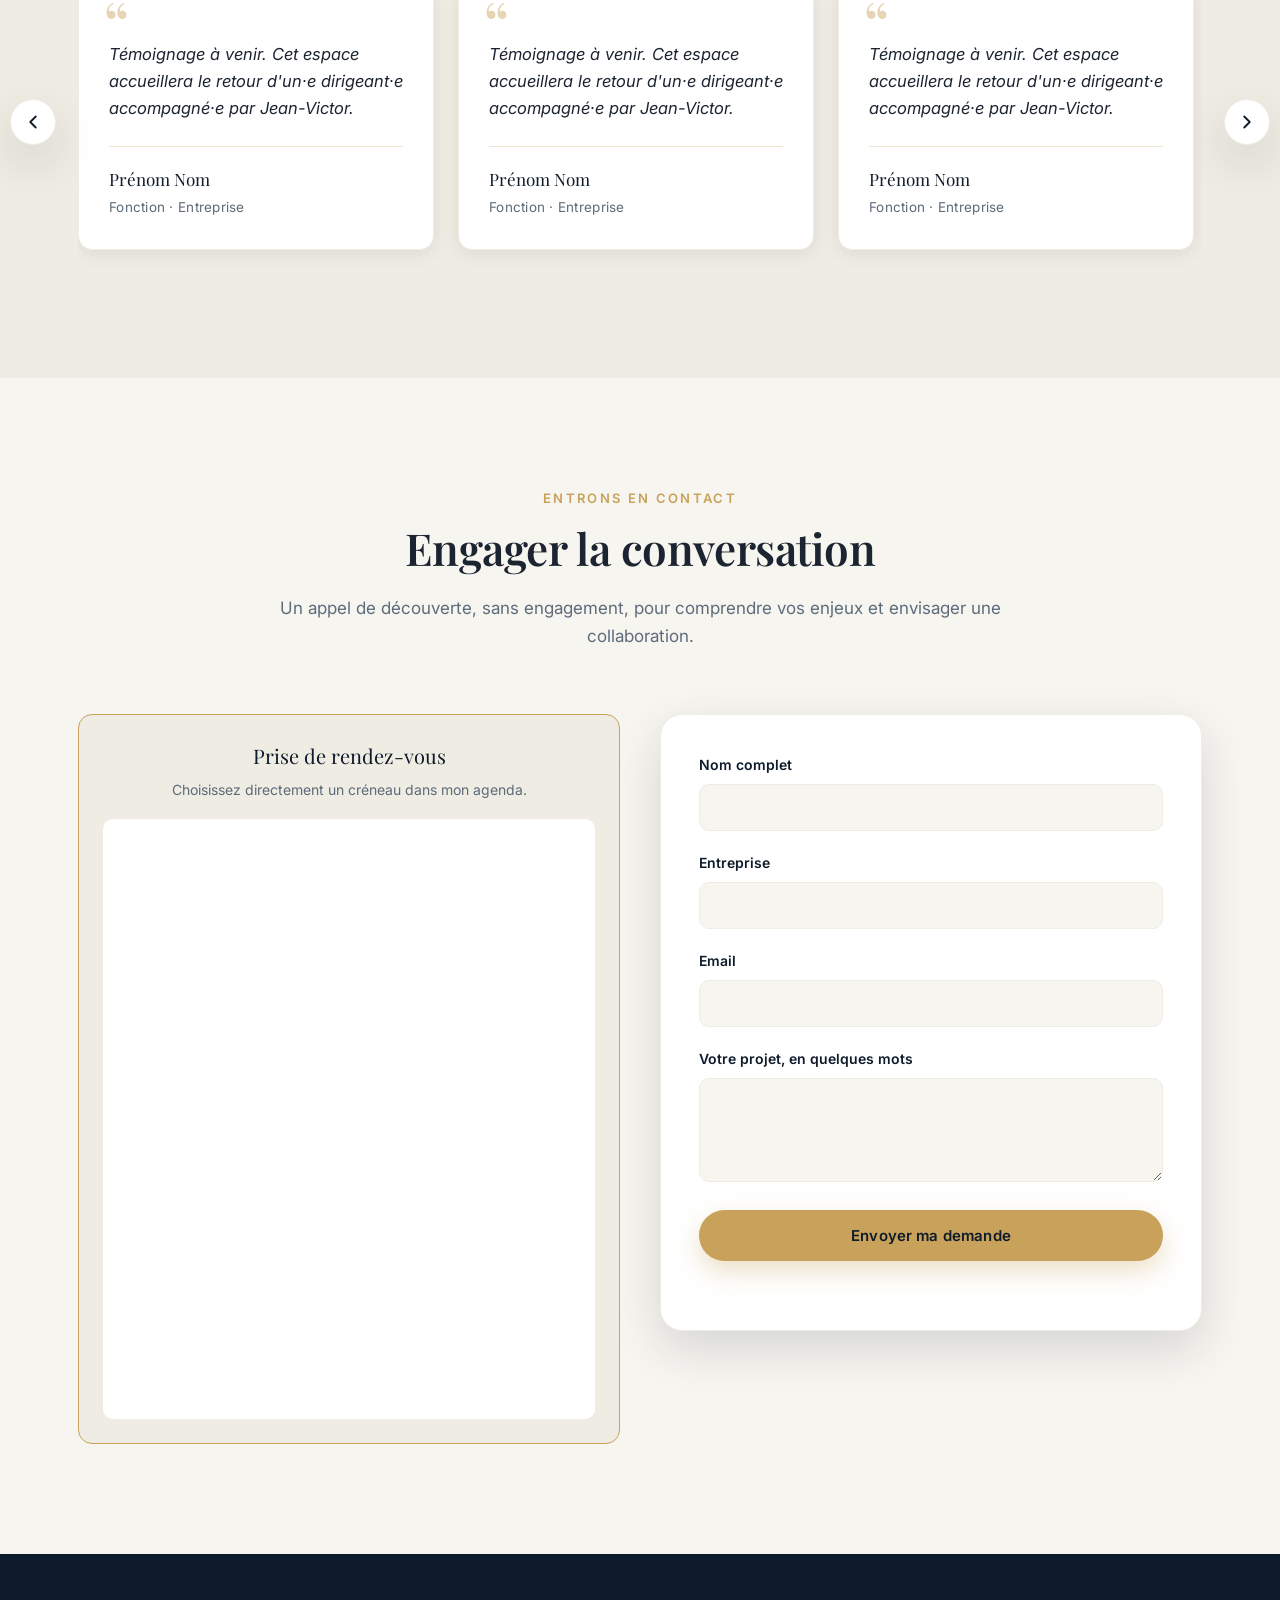
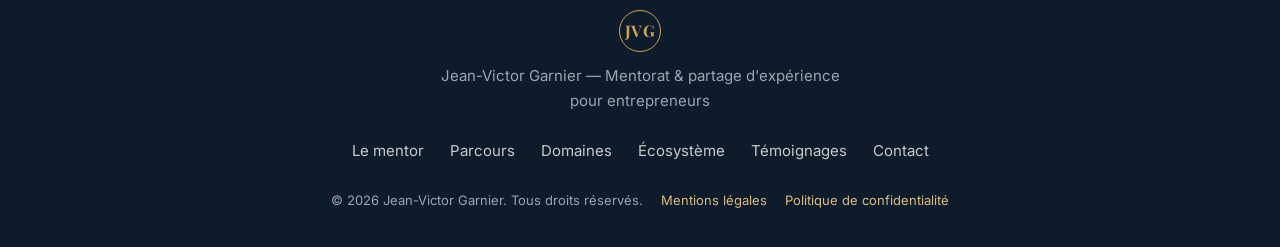
==== commit 0e48f1cd: "Section contact : header petit/gros/petit, calendrier + formulaire côte à côte, Web3Forms, champs CM" ====
--- a/index.html
+++ b/index.html
@@ -33,12 +33,6 @@
           <span></span><span></span><span></span>
         </button>
         <ul class="nav-menu" id="nav-menu">
-          <li><a href="#mentor">Le mentor</a></li>
-          <li><a href="#parcours">Parcours</a></li>
-          <li><a href="#pour-qui">Pour qui</a></li>
-          <li><a href="#domaines">Domaines</a></li>
-          <li><a href="#ecosysteme">Écosystème</a></li>
-          <li><a href="#temoignages">Témoignages</a></li>
           <li><a href="#contact" class="nav-cta" id="nav-cta">Réserver un échange</a></li>
         </ul>
       </nav>
@@ -157,43 +151,46 @@
 
     <!-- ====================== CONTACT ====================== -->
     <section class="section" id="contact">
-      <div class="container contact-grid">
-        <div class="contact-text">
+      <div class="container">
+        <div class="section-head">
           <p class="eyebrow reveal" id="contact-eyebrow"></p>
           <h2 class="reveal" id="contact-title"></h2>
-          <p class="reveal" id="contact-text"></p>
-
+          <p class="section-intro reveal" id="contact-text"></p>
+        </div>
+
+        <div class="contact-layout">
           <div class="booking-placeholder reveal" id="booking">
             <p class="booking-title" id="booking-title"></p>
             <p class="booking-desc" id="booking-desc"></p>
             <div class="booking-embed" id="booking-embed"></div>
           </div>
-        </div>
-
-        <form class='contact-form reveal' id='contact-form' method='POST' name='contact' data-netlify='true' netlify-honeypot='bot-field' novalidate>
-          <input type="hidden" name="form-name" value="contact" />
+
+          <form class='contact-form reveal' id='contact-form' method='POST' name='contact' data-netlify='true' netlify-honeypot='bot-field' novalidate>
+          <input type="hidden" name="access_key" value="22e6da7b-297a-4c79-99e0-fdbfe90011fe" />
+          <input type="hidden" name="subject" value="Nouvelle demande de contact — JVG" />
           <p class="hp-field" aria-hidden="true">
             <label>Ne pas remplir : <input name="bot-field" tabindex="-1" autocomplete="off" /></label>
           </p>
           <div class="field">
-            <label for="name">Nom complet</label>
+            <label for="name" id="label-name">Nom complet</label>
             <input type="text" id="name" name="name" autocomplete="name" required />
           </div>
           <div class="field">
-            <label for="company">Entreprise</label>
+            <label for="company" id="label-company">Entreprise</label>
             <input type="text" id="company" name="company" autocomplete="organization" />
           </div>
           <div class="field">
-            <label for="email">Email</label>
+            <label for="email" id="label-email">Email</label>
             <input type="email" id="email" name="email" autocomplete="email" required />
           </div>
           <div class="field">
-            <label for="message">Votre projet, en quelques mots</label>
+            <label for="message" id="label-message">Votre projet, en quelques mots</label>
             <textarea id="message" name="message" rows="4" required></textarea>
           </div>
-          <button type="submit" class="btn btn-primary btn-block">Envoyer ma demande</button>
+          <button type="submit" class="btn btn-primary btn-block" id="form-submit">Envoyer ma demande</button>
           <p class="form-feedback" id="form-feedback" role="status" aria-live="polite"></p>
         </form>
+        </div>
       </div>
     </section>
 
@@ -206,16 +203,9 @@
         <span class="brand-mark" id="footer-mark"></span>
         <p id="footer-tagline"></p>
       </div>
-      <nav class="footer-nav" aria-label="Pied de page">
-        <a href="#mentor">Le mentor</a>
-        <a href="#parcours">Parcours</a>
-        <a href="#domaines">Domaines</a>
-        <a href="#ecosysteme">Écosystème</a>
-        <a href="#temoignages">Témoignages</a>
-        <a href="#contact">Contact</a>
-      </nav>
+      <nav class="footer-nav" id="footer-nav" aria-label="Pied de page"></nav>
       <p class="footer-legal">
-        © <span id="year"></span> Jean-Victor Garnier. Tous droits réservés.
+        © <span id="year"></span> <span id="footer-copyright">Jean-Victor Garnier. Tous droits réservés.</span>
         <a href="mentions-legales.html">Mentions légales</a>
         <a href="confidentialite.html">Politique de confidentialité</a>
       </p>
--- a/css/styles.css
+++ b/css/styles.css
@@ -392,11 +392,13 @@
 .t-role { font-size: 13.5px; color: var(--muted); letter-spacing: 0.02em; }
 
 /* ---------- Contact ---------- */
-.contact-grid { display: grid; grid-template-columns: 1fr 1fr; gap: 60px; align-items: start; }
-.contact-text h2 { font-size: clamp(28px, 3.4vw, 42px); margin: 14px 0 18px; }
-.contact-text > p { color: var(--muted); }
+.contact-layout {
+  display: grid;
+  grid-template-columns: 1fr 1fr;
+  gap: 40px;
+  align-items: start;
+}
 .booking-placeholder {
-  margin: 30px 0;
   background: var(--cream-200);
   border: 1px solid var(--gold);
   border-radius: var(--radius);
@@ -482,7 +484,8 @@
 
 /* ---------- Responsive ---------- */
 @media (max-width: 920px) {
-  .mentor-grid, .contact-grid { grid-template-columns: 1fr; gap: 40px; }
+  .mentor-grid { grid-template-columns: 1fr; gap: 40px; }
+  .contact-layout { grid-template-columns: 1fr; }
   .mentor-portrait { max-width: 420px; margin: 0 auto; }
   .facets-grid, .audience-grid, .domains-grid { grid-template-columns: repeat(2, 1fr); }
   .testimonials-carousel { padding: 0 68px; }
